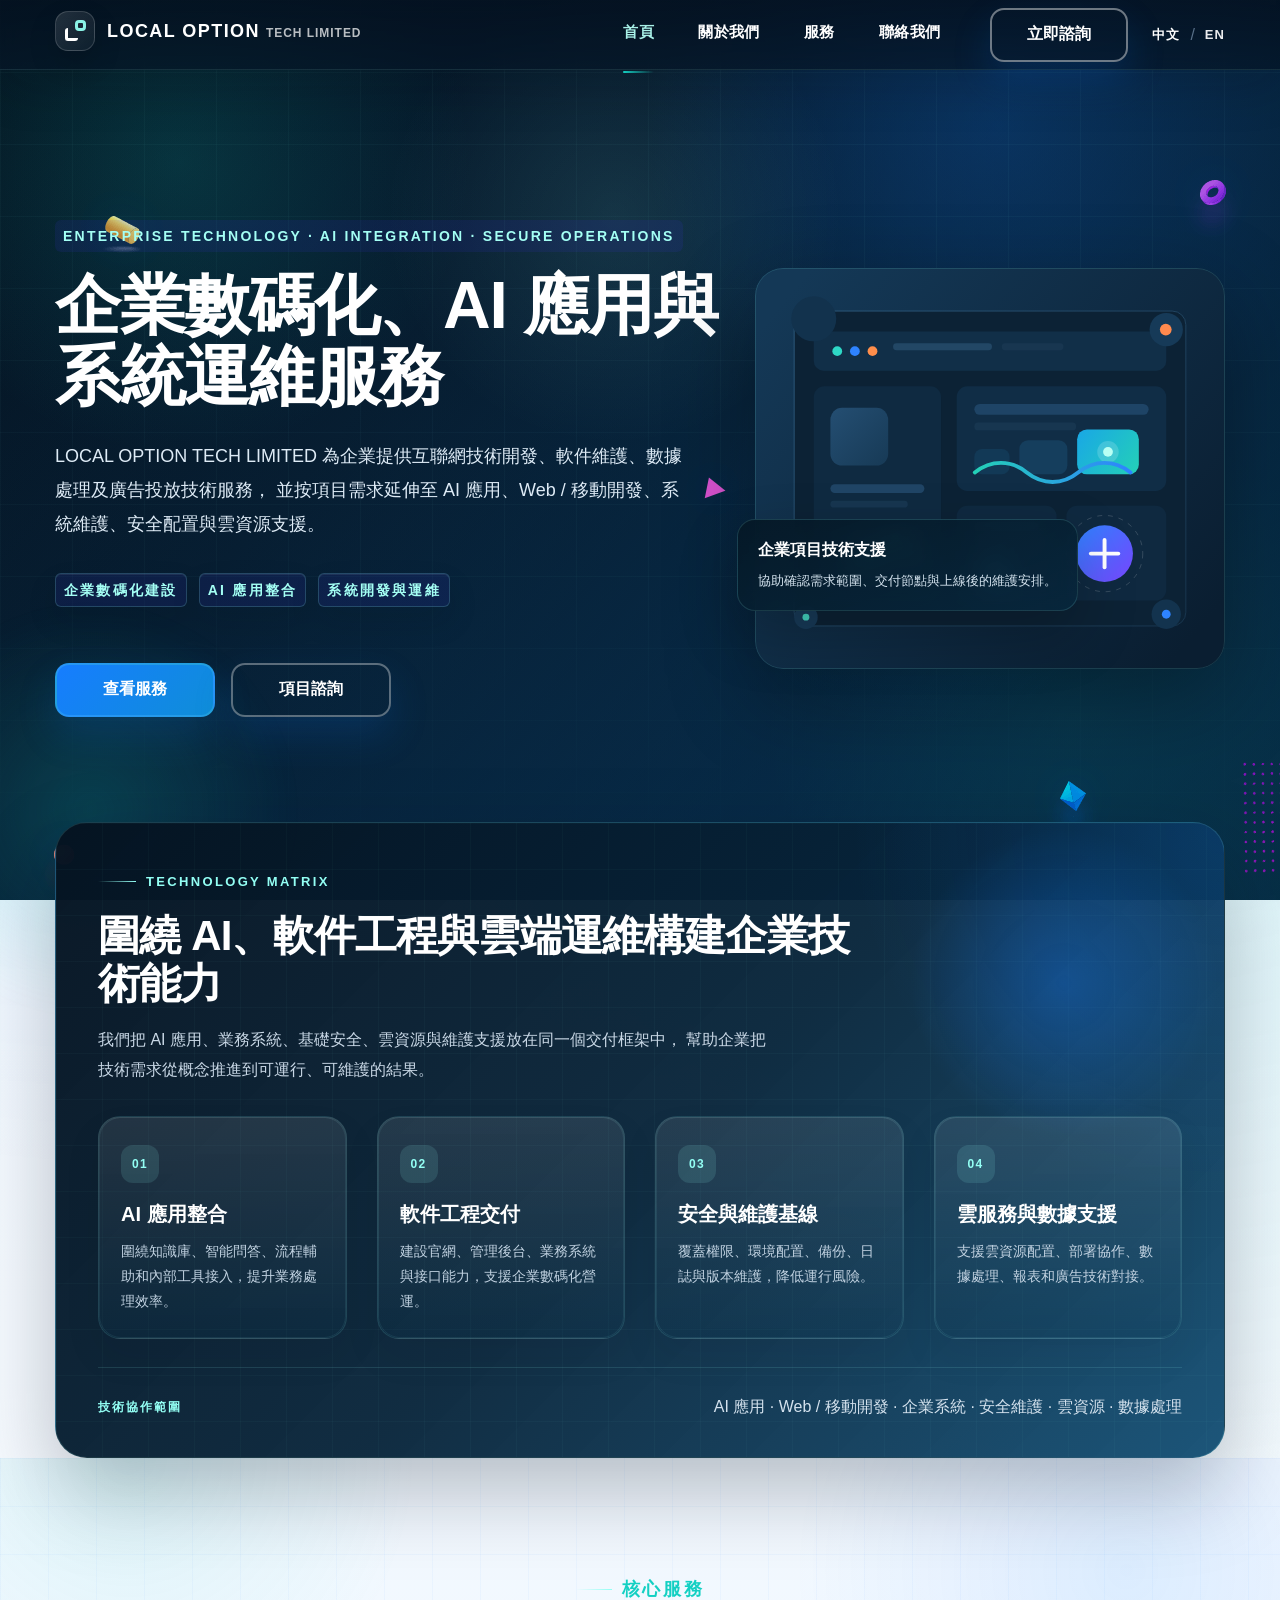
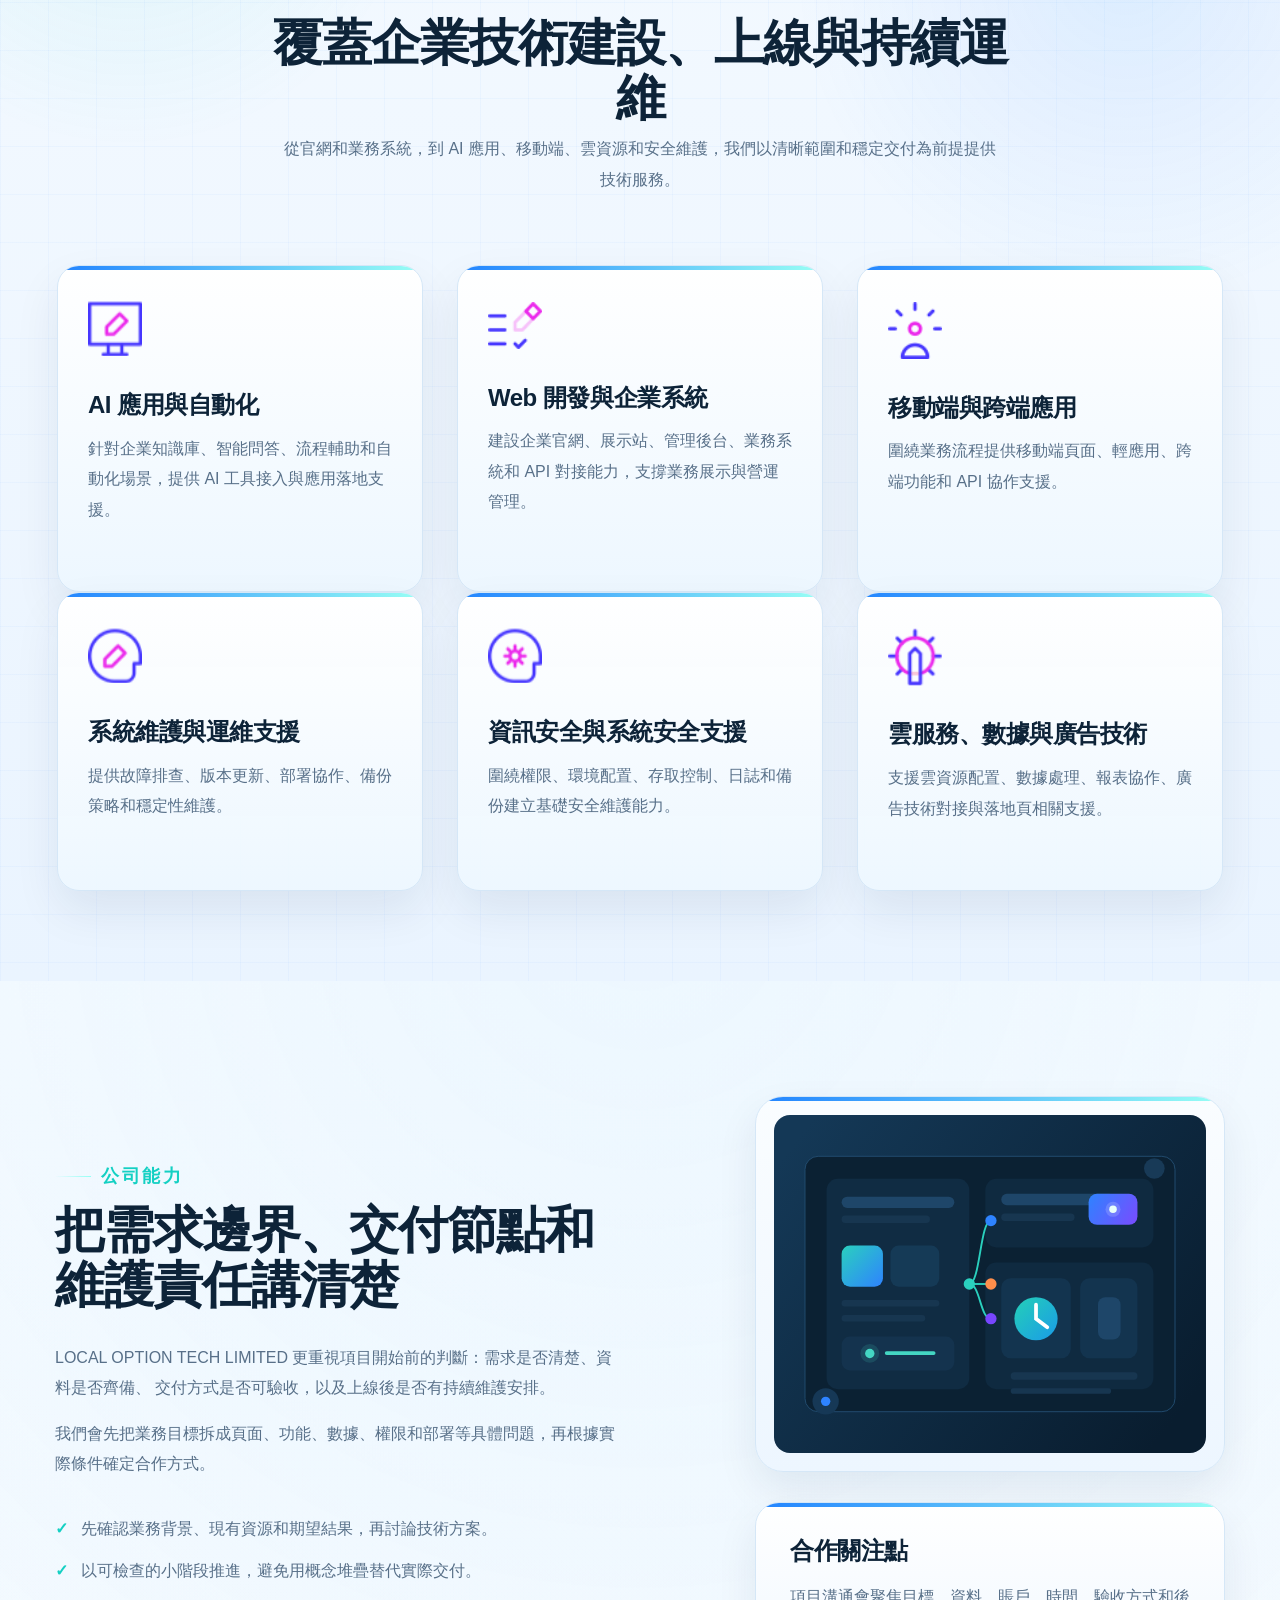
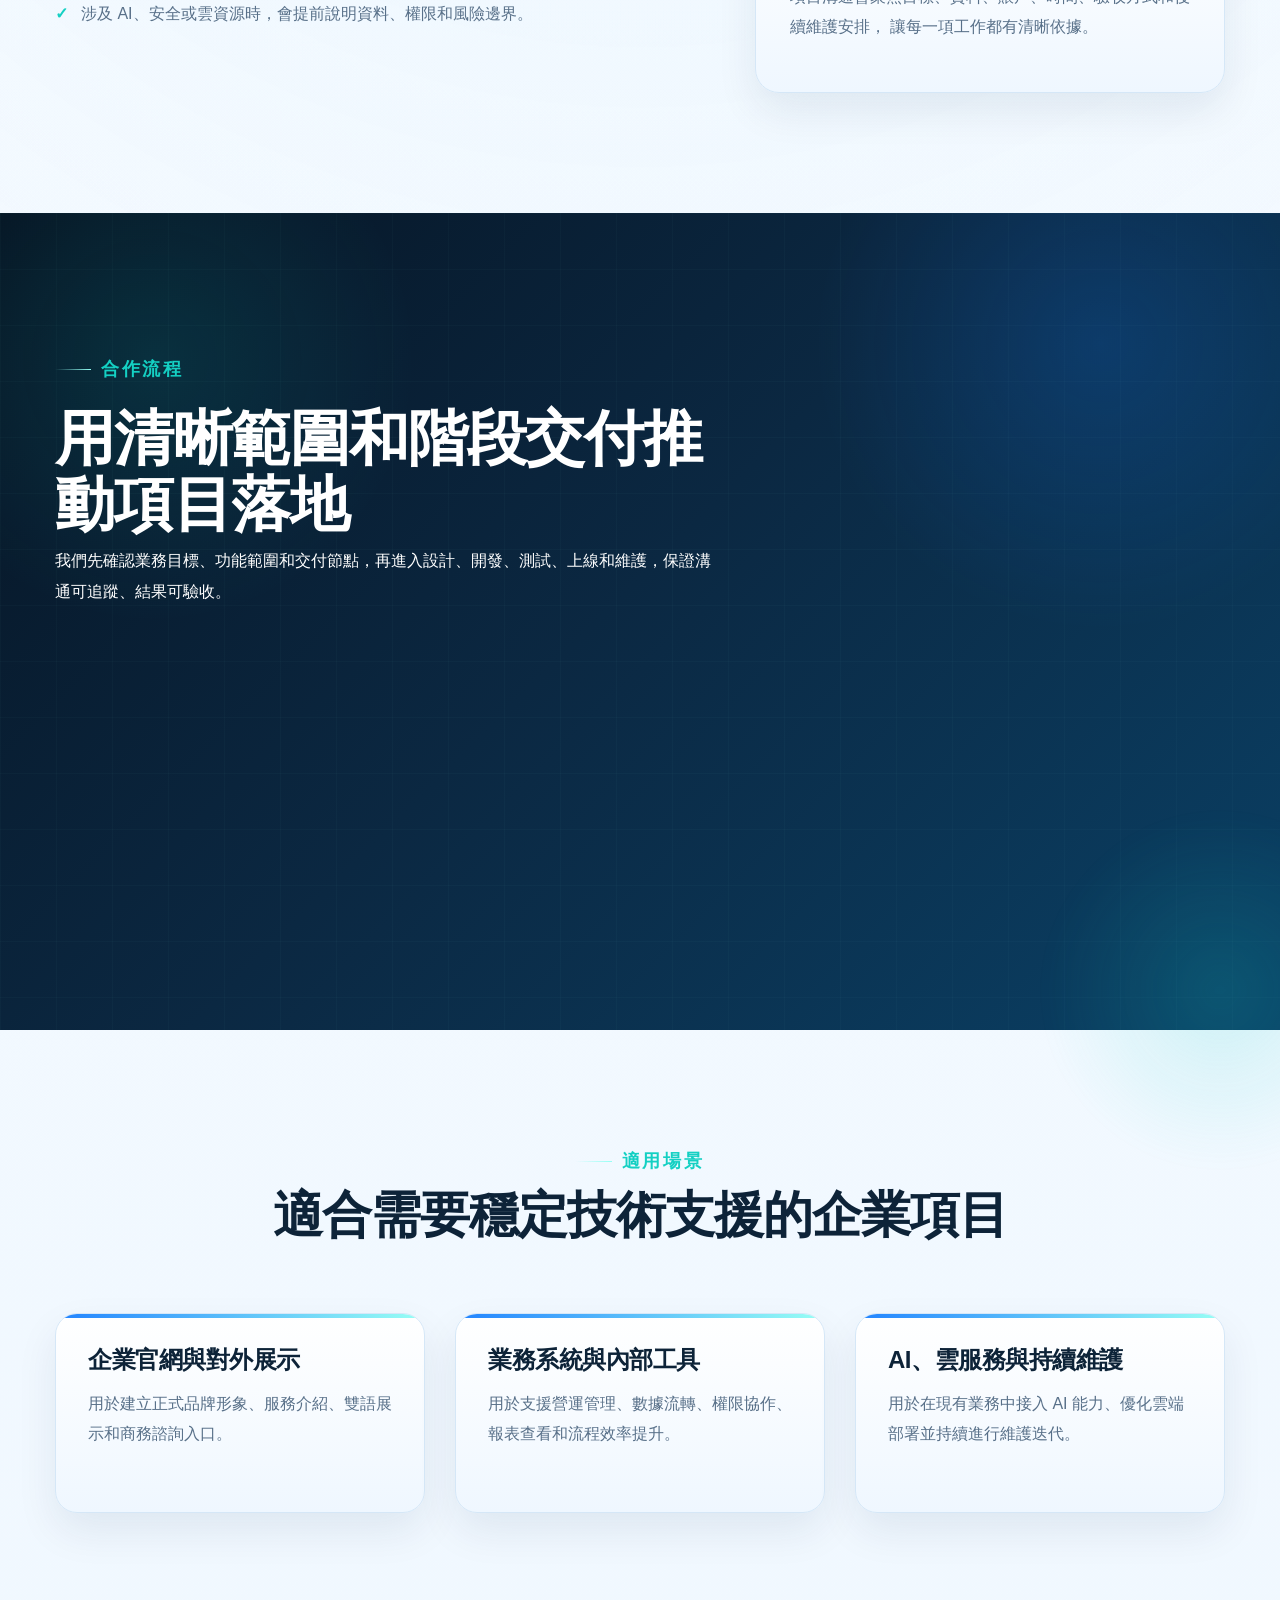
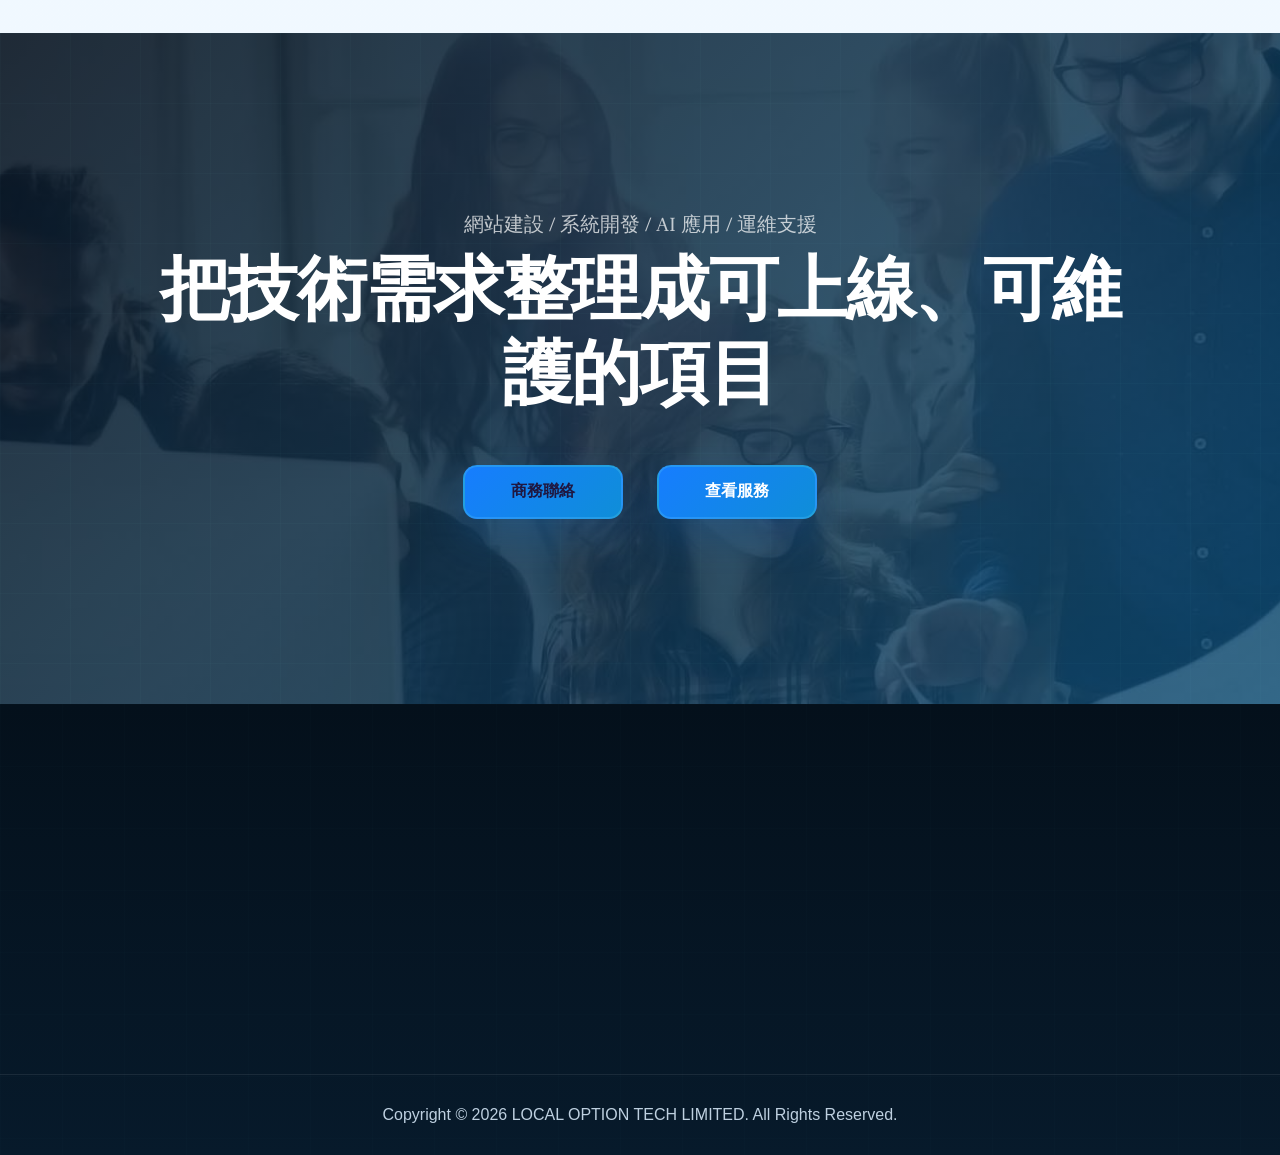
==== index.html @ 9682e458 "first commit" ====
<!doctype html>
<html class="no-js" lang="zh-Hant">
    <head>
        <meta charset="utf-8">
        <meta http-equiv="x-ua-compatible" content="ie=edge">
        <title>LOCAL OPTION TECH LIMITED | 企業數碼化與 AI 技術服務</title>
        <meta
            name="description"
            content="LOCAL OPTION TECH LIMITED 為企業提供互聯網技術開發、軟件維護、數據處理、廣告投放技術服務，並支援 AI 應用、Web 與移動開發、系統維護、安全配置、雲服務與數據處理等項目需求。"
        >
        <meta name="viewport" content="width=device-width, initial-scale=1">
        <link rel="alternate" hreflang="zh-Hant" href="index.html">
        <link rel="alternate" hreflang="en" href="index-en.html">

        <link rel="shortcut icon" type="image/png" href="assets/img/favicon-32.png">
        <link rel="icon" type="image/png" sizes="32x32" href="assets/img/favicon-32.png">
        <link rel="icon" type="image/png" sizes="16x16" href="assets/img/favicon-16.png">
        <link rel="icon" type="image/svg+xml" href="assets/img/favicon.svg">
        <link rel="apple-touch-icon" sizes="180x180" href="assets/img/apple-touch-icon.png">
        <link rel="mask-icon" href="assets/img/favicon.svg" color="#19d3ff">

        <link rel="stylesheet" href="assets/css/bootstrap.min.css">
        <link rel="stylesheet" href="assets/css/slick.css">
        <link rel="stylesheet" href="assets/css/meanmenu.css">
        <link rel="stylesheet" href="assets/css/owl.carousel.min.css">
        <link rel="stylesheet" href="assets/css/animate.min.css">
        <link rel="stylesheet" href="assets/css/jquery.fancybox.min.css">
        <link rel="stylesheet" href="assets/css/fontAwesome5Pro.css">
        <link rel="stylesheet" href="assets/css/elegantFont.css">
        <link rel="stylesheet" href="assets/css/default.css">
        <link rel="stylesheet" href="assets/css/style.css">
        <link rel="stylesheet" href="assets/css/custom.css">
    </head>
    <body class="lot-home">
        <div class="scroll-up" id="scroll" style="display: none;">
            <a href="javascript:void(0);"><i class="fas fa-level-up-alt"></i></a>
        </div>

        <header>
            <div class="header__area p-relative header__transparent">
                <div id="header__sticky" class="header__bottom">
                    <div class="container">
                        <div class="row align-items-center">
                            <div class="col-xl-3 col-lg-3 col-md-6 col-sm-6 col-6">
                                <div class="logo lot-brand">
                                    <a href="index.html" class="lot-brand-link" aria-label="LOCAL OPTION TECH LIMITED">
                                        <span class="lot-brand-mark" aria-hidden="true"></span>
                                        <span class="lot-brand-copy">
                                            <span class="lot-brand-title">LOCAL OPTION</span>
                                            <span class="lot-brand-subtitle">TECH LIMITED</span>
                                        </span>
                                    </a>
                                </div>
                                <div class="logo-gradient lot-brand">
                                    <a href="index.html" class="lot-brand-link" aria-label="LOCAL OPTION TECH LIMITED">
                                        <span class="lot-brand-mark" aria-hidden="true"></span>
                                        <span class="lot-brand-copy">
                                            <span class="lot-brand-title">LOCAL OPTION</span>
                                            <span class="lot-brand-subtitle">TECH LIMITED</span>
                                        </span>
                                    </a>
                                </div>
                            </div>
                            <div class="col-xl-9 col-lg-9 col-md-6 col-sm-6 col-6">
                                <div class="header__bottom-right d-flex justify-content-end align-items-center">
                                    <div class="main-menu">
                                        <nav id="mobile-menu">
                                            <ul>
                                                <li class="lot-current"><a href="index.html">首頁</a></li>
                                                <li><a href="about.html">關於我們</a></li>
                                                <li><a href="services.html">服務</a></li>
                                                <li><a href="contact.html">聯絡我們</a></li>
                                            </ul>
                                        </nav>
                                    </div>
                                    <div class="header__btn d-none d-sm-block d-lg-none d-xl-block ml-50">
                                        <a href="contact.html" class="z-btn lot-nav-cta">立即諮詢</a>
                                    </div>
                                    <div class="lot-lang-switch d-none d-sm-flex">
                                        <a href="index.html" class="active">中文</a>
                                        <span>/</span>
                                        <a href="index-en.html">EN</a>
                                    </div>
                                    <div class="sidebar__menu d-lg-none">
                                        <div class="sidebar-toggle-btn" id="sidebar-toggle">
                                            <span class="line"></span>
                                            <span class="line"></span>
                                            <span class="line"></span>
                                        </div>
                                    </div>
                                </div>
                            </div>
                        </div>
                    </div>
                </div>
            </div>
        </header>

        <section class="sidebar__area">
            <div class="sidebar__wrapper">
                <div class="sidebar__close">
                    <button class="sidebar__close-btn" id="sidebar__close-btn">
                        <span><i class="fal fa-times"></i></span>
                        <span>關閉</span>
                    </button>
                </div>
                <div class="sidebar__tab">
                    <ul class="nav nav-tabs" id="sidebar-tab" role="tablist">
                        <li class="nav-item">
                            <a class="nav-link active" id="menu-tab" data-toggle="tab" href="#menu" role="tab" aria-controls="menu" aria-selected="true">菜單</a>
                        </li>
                        <li class="nav-item">
                            <a class="nav-link" id="info-tab" data-toggle="tab" href="#info" role="tab" aria-controls="info" aria-selected="false">聯絡</a>
                        </li>
                    </ul>
                </div>
                <div class="sidebar__content">
                    <div class="tab-content" id="sidebar-tab-content">
                        <div class="tab-pane fade show active" id="menu" role="tabpanel" aria-labelledby="menu-tab">
                            <div class="logo mb-40 lot-brand">
                                <a href="index.html" class="lot-brand-link" aria-label="LOCAL OPTION TECH LIMITED">
                                    <span class="lot-brand-mark" aria-hidden="true"></span>
                                    <span class="lot-brand-copy">
                                        <span class="lot-brand-title">LOCAL OPTION</span>
                                        <span class="lot-brand-subtitle">TECH LIMITED</span>
                                    </span>
                                </a>
                            </div>
                            <div class="mobile-menu"></div>
                        </div>
                        <div class="tab-pane fade" id="info" role="tabpanel" aria-labelledby="info-tab">
                            <div class="sidebar__info">
                                <div class="logo mb-40 lot-brand">
                                <a href="index.html" class="lot-brand-link" aria-label="LOCAL OPTION TECH LIMITED">
                                    <span class="lot-brand-mark" aria-hidden="true"></span>
                                    <span class="lot-brand-copy">
                                        <span class="lot-brand-title">LOCAL OPTION</span>
                                        <span class="lot-brand-subtitle">TECH LIMITED</span>
                                    </span>
                                </a>
                            </div>
                                <p class="lot-sidebar-copy">
                                    為企業提供 AI 應用、軟件開發、系統維護、安全支援、雲服務及相關技術服務，
                                    以正式、清晰、可維護的交付標準支援業務推進。
                                </p>
                                <div class="lot-mobile-lang">
                                    <a href="index.html">中文</a>
                                    <span>/</span>
                                    <a href="index-en.html">EN</a>
                                </div>
                                <a href="contact.html" class="z-btn z-btn-white">聯絡我們</a>
                                <div class="sidebar__contact mt-30">
                                    <ul class="lot-sidebar-list">
                                        <li>
                                            <div class="icon">
                                                <i class="fal fa-briefcase"></i>
                                            </div>
                                            <div class="text">
                                                <span>遙距溝通與項目協作</span>
                                            </div>
                                        </li>
                                        <li>
                                            <div class="icon">
                                                <i class="fal fa-envelope"></i>
                                            </div>
                                            <div class="text">
                                                <span><a href="mailto:business@localoptiontech.com">business@localoptiontech.com</a></span>
                                            </div>
                                        </li>
                                        <li>
                                            <div class="icon">
                                                <i class="fas fa-paper-plane"></i>
                                            </div>
                                            <div class="text">
                                                <span>商務諮詢請透過電郵聯絡</span>
                                            </div>
                                        </li>
                                    </ul>
                                </div>
                            </div>
                        </div>
                    </div>
                </div>
            </div>
        </section>
        <div class="body-overlay"></div>

        <main>
            <section class="hero__area p-relative lot-hero">
                <div class="hero__shape">
                    <img class="one" src="assets/img/icon/slider/03/icon-1.png" alt="">
                    <img class="two" src="assets/img/icon/slider/03/icon-2.png" alt="">
                    <img class="three" src="assets/img/icon/slider/03/icon-3.png" alt="">
                    <img class="four" src="assets/img/icon/slider/03/icon-4.png" alt="">
                    <img class="five" src="assets/img/icon/slider/03/icon-6.png" alt="">
                    <img class="six" src="assets/img/icon/slider/03/icon-7.png" alt="">
                </div>
                <div class="container">
                    <div class="row align-items-center">
                        <div class="col-xl-7 col-lg-7">
                            <div class="hero__content">
                                <span class="wow fadeInUp" data-wow-delay=".2s">Enterprise Technology · AI Integration · Secure Operations</span>
                                <h1 class="wow fadeInUp" data-wow-delay=".4s">企業數碼化、AI 應用與系統運維服務</h1>
                                <p class="wow fadeInUp lot-intro-lead" data-wow-delay=".6s">
                                    LOCAL OPTION TECH LIMITED 為企業提供互聯網技術開發、軟件維護、數據處理及廣告投放技術服務，
                                    並按項目需求延伸至 AI 應用、Web / 移動開發、系統維護、安全配置與雲資源支援。
                                </p>
                                <div class="lot-chip-list wow fadeInUp" data-wow-delay=".7s">
                                    <span class="lot-chip">企業數碼化建設</span>
                                    <span class="lot-chip">AI 應用整合</span>
                                    <span class="lot-chip">系統開發與運維</span>
                                </div>
                                <div class="lot-hero-actions wow fadeInUp" data-wow-delay=".8s">
                                    <a href="services.html" class="z-btn">查看服務</a>
                                    <a href="contact.html" class="z-btn z-btn-border">項目諮詢</a>
                                </div>
                            </div>
                        </div>
                        <div class="col-xl-5 col-lg-5">
                            <div class="lot-hero-media wow fadeInRight" data-wow-delay=".5s">
                                <div class="lot-hero-visual">
                                    <img src="assets/img/lot/hero-enterprise.svg" alt="LOCAL OPTION TECH 企業技術服務視覺圖">
                                </div>
                                <div class="lot-hero-badge">
                                    <strong>企業項目技術支援</strong>
                                    <span>協助確認需求範圍、交付節點與上線後的維護安排。</span>
                                </div>
                            </div>
                        </div>
                    </div>
                </div>
            </section>

            <section class="lot-signal-band">
                <div class="container">
                    <div class="lot-signal-shell">
                        <div class="lot-signal-head">
                            <span>Technology Matrix</span>
                            <h2>圍繞 AI、軟件工程與雲端運維構建企業技術能力</h2>
                            <p>
                                我們把 AI 應用、業務系統、基礎安全、雲資源與維護支援放在同一個交付框架中，
                                幫助企業把技術需求從概念推進到可運行、可維護的結果。
                            </p>
                        </div>
                        <div class="row">
                            <div class="col-xl-3 col-lg-6 col-md-6">
                                <div class="lot-signal-card">
                                    <span class="lot-signal-no">01</span>
                                    <strong>AI 應用整合</strong>
                                    <p>圍繞知識庫、智能問答、流程輔助和內部工具接入，提升業務處理效率。</p>
                                </div>
                            </div>
                            <div class="col-xl-3 col-lg-6 col-md-6">
                                <div class="lot-signal-card">
                                    <span class="lot-signal-no">02</span>
                                    <strong>軟件工程交付</strong>
                                    <p>建設官網、管理後台、業務系統與接口能力，支援企業數碼化營運。</p>
                                </div>
                            </div>
                            <div class="col-xl-3 col-lg-6 col-md-6">
                                <div class="lot-signal-card">
                                    <span class="lot-signal-no">03</span>
                                    <strong>安全與維護基線</strong>
                                    <p>覆蓋權限、環境配置、備份、日誌與版本維護，降低運行風險。</p>
                                </div>
                            </div>
                            <div class="col-xl-3 col-lg-6 col-md-6">
                                <div class="lot-signal-card">
                                    <span class="lot-signal-no">04</span>
                                    <strong>雲服務與數據支援</strong>
                                    <p>支援雲資源配置、部署協作、數據處理、報表和廣告技術對接。</p>
                                </div>
                            </div>
                        </div>
                        <div class="lot-signal-foot">
                            <span>技術協作範圍</span>
                            <p>AI 應用 · Web / 移動開發 · 企業系統 · 安全維護 · 雲資源 · 數據處理</p>
                        </div>
                    </div>
                </div>
            </section>

            <section class="services__area lot-service-summary pt-115 pb-90">
                <div class="container">
                    <div class="row">
                        <div class="col-xl-8 offset-xl-2 col-lg-10 offset-lg-1">
                            <div class="section__title section__title-3 text-center mb-70">
                                <span>核心服務</span>
                                <h2>覆蓋企業技術建設、上線與持續運維</h2>
                                <p class="lot-section-copy">
                                    從官網和業務系統，到 AI 應用、移動端、雲資源和安全維護，我們以清晰範圍和穩定交付為前提提供技術服務。
                                </p>
                            </div>
                        </div>
                    </div>
                    <div class="row">
                        <div class="col-xl-4 col-lg-4 col-md-6">
                            <div class="services__item services__item-2 lot-service-card mb-30 wow fadeInUp" data-wow-delay=".2s">
                                <div class="services__icon mb-35">
                                    <img src="assets/img/icon/services/services-1.png" alt="AI 應用與自動化">
                                </div>
                                <div class="services__content services__content-2">
                                    <h3><a href="services.html">AI 應用與自動化</a></h3>
                                    <p>針對企業知識庫、智能問答、流程輔助和自動化場景，提供 AI 工具接入與應用落地支援。</p>
                                </div>
                            </div>
                        </div>
                        <div class="col-xl-4 col-lg-4 col-md-6">
                            <div class="services__item services__item-2 lot-service-card mb-30 wow fadeInUp" data-wow-delay=".3s">
                                <div class="services__icon mb-35">
                                    <img src="assets/img/icon/services/services-2.png" alt="Web 開發與企業系統">
                                </div>
                                <div class="services__content services__content-2">
                                    <h3><a href="services.html">Web 開發與企業系統</a></h3>
                                    <p>建設企業官網、展示站、管理後台、業務系統和 API 對接能力，支撐業務展示與營運管理。</p>
                                </div>
                            </div>
                        </div>
                        <div class="col-xl-4 col-lg-4 col-md-6">
                            <div class="services__item services__item-2 lot-service-card mb-30 wow fadeInUp" data-wow-delay=".4s">
                                <div class="services__icon mb-35">
                                    <img src="assets/img/icon/services/services-3.png" alt="移動端與跨端應用">
                                </div>
                                <div class="services__content services__content-2">
                                    <h3><a href="services.html">移動端與跨端應用</a></h3>
                                    <p>圍繞業務流程提供移動端頁面、輕應用、跨端功能和 API 協作支援。</p>
                                </div>
                            </div>
                        </div>
                        <div class="col-xl-4 col-lg-4 col-md-6">
                            <div class="services__item services__item-2 lot-service-card mb-30 wow fadeInUp" data-wow-delay=".5s">
                                <div class="services__icon mb-35">
                                    <img src="assets/img/icon/services/services-4.png" alt="系統維護與運維支援">
                                </div>
                                <div class="services__content services__content-2">
                                    <h3><a href="services.html">系統維護與運維支援</a></h3>
                                    <p>提供故障排查、版本更新、部署協作、備份策略和穩定性維護。</p>
                                </div>
                            </div>
                        </div>
                        <div class="col-xl-4 col-lg-4 col-md-6">
                            <div class="services__item services__item-2 lot-service-card mb-30 wow fadeInUp" data-wow-delay=".6s">
                                <div class="services__icon mb-35">
                                    <img src="assets/img/icon/services/services-5.png" alt="資訊安全與系統安全">
                                </div>
                                <div class="services__content services__content-2">
                                    <h3><a href="services.html">資訊安全與系統安全支援</a></h3>
                                    <p>圍繞權限、環境配置、存取控制、日誌和備份建立基礎安全維護能力。</p>
                                </div>
                            </div>
                        </div>
                        <div class="col-xl-4 col-lg-4 col-md-6">
                            <div class="services__item services__item-2 lot-service-card mb-30 wow fadeInUp" data-wow-delay=".7s">
                                <div class="services__icon mb-35">
                                    <img src="assets/img/icon/services/services-6.png" alt="雲服務、數據與廣告技術">
                                </div>
                                <div class="services__content services__content-2">
                                    <h3><a href="services.html">雲服務、數據與廣告技術</a></h3>
                                    <p>支援雲資源配置、數據處理、報表協作、廣告技術對接與落地頁相關支援。</p>
                                </div>
                            </div>
                        </div>
                    </div>
                </div>
            </section>

            <section class="about__area pt-115 pb-120">
                <div class="container">
                    <div class="row align-items-center">
                        <div class="col-xl-6 col-lg-6">
                            <div class="section__title section__title-3 mb-30">
                                <span>公司能力</span>
                                <h2>把需求邊界、交付節點和維護責任講清楚</h2>
                            </div>
                            <p>
                                LOCAL OPTION TECH LIMITED 更重視項目開始前的判斷：需求是否清楚、資料是否齊備、
                                交付方式是否可驗收，以及上線後是否有持續維護安排。
                            </p>
                            <p>
                                我們會先把業務目標拆成頁面、功能、數據、權限和部署等具體問題，再根據實際條件確定合作方式。
                            </p>
                            <ul class="lot-check-list mt-35">
                                <li>先確認業務背景、現有資源和期望結果，再討論技術方案。</li>
                                <li>以可檢查的小階段推進，避免用概念堆疊替代實際交付。</li>
                                <li>涉及 AI、安全或雲資源時，會提前說明資料、權限和風險邊界。</li>
                            </ul>
                        </div>
                        <div class="col-xl-5 offset-xl-1 col-lg-6">
                            <div class="lot-illustration-card mb-30 wow fadeInUp" data-wow-delay=".2s">
                                <img src="assets/img/lot/about-enterprise.svg" alt="LOCAL OPTION TECH 企業技術架構視覺圖">
                            </div>
                            <div class="lot-text-slab wow fadeInUp" data-wow-delay=".4s">
                                <h3>合作關注點</h3>
                                <p>
                                    項目溝通會聚焦目標、資料、賬戶、時間、驗收方式和後續維護安排，
                                    讓每一項工作都有清晰依據。
                                </p>
                            </div>
                        </div>
                    </div>
                </div>
            </section>

            <section class="lot-process-area pt-140 pb-120">
                <div class="container">
                    <div class="row align-items-end mb-50">
                        <div class="col-xl-7 col-lg-8">
                            <div class="section__title section__title-2">
                                <span>合作流程</span>
                                <h2>用清晰範圍和階段交付推動項目落地</h2>
                                <p>
                                    我們先確認業務目標、功能範圍和交付節點，再進入設計、開發、測試、上線和維護，保證溝通可追蹤、結果可驗收。
                                </p>
                            </div>
                        </div>
                    </div>
                    <div class="row">
                        <div class="col-xl-3 col-lg-6 col-md-6">
                            <div class="lot-process-card wow fadeInUp" data-wow-delay=".2s">
                                <span class="lot-process-step">Step 01</span>
                                <h3>項目溝通</h3>
                                <p>了解業務場景、目標用戶、功能需求、內容結構和上線時間。</p>
                            </div>
                        </div>
                        <div class="col-xl-3 col-lg-6 col-md-6">
                            <div class="lot-process-card wow fadeInUp" data-wow-delay=".3s">
                                <span class="lot-process-step">Step 02</span>
                                <h3>範圍確認</h3>
                                <p>明確交付內容、技術路徑、時間安排以及需要配合的資料和資源。</p>
                            </div>
                        </div>
                        <div class="col-xl-3 col-lg-6 col-md-6">
                            <div class="lot-process-card wow fadeInUp" data-wow-delay=".4s">
                                <span class="lot-process-step">Step 03</span>
                                <h3>開發測試</h3>
                                <p>按階段完成頁面、系統或接口開發，並進行聯調、測試和修正。</p>
                            </div>
                        </div>
                        <div class="col-xl-3 col-lg-6 col-md-6">
                            <div class="lot-process-card wow fadeInUp" data-wow-delay=".5s">
                                <span class="lot-process-step">Step 04</span>
                                <h3>上線維護</h3>
                                <p>協助部署上線，持續支援問題修復、版本更新、內容調整和運行維護。</p>
                            </div>
                        </div>
                    </div>
                </div>
            </section>

            <section class="about__area pt-115 pb-120">
                <div class="container">
                    <div class="row">
                        <div class="col-xl-8 offset-xl-2 col-lg-10 offset-lg-1">
                            <div class="section__title section__title-3 text-center mb-70">
                                <span>適用場景</span>
                                <h2>適合需要穩定技術支援的企業項目</h2>
                            </div>
                        </div>
                    </div>
                    <div class="row">
                        <div class="col-xl-4 col-lg-4 col-md-6">
                            <div class="lot-scenario-card mb-30 wow fadeInUp" data-wow-delay=".2s">
                                <h3>企業官網與對外展示</h3>
                                <p>用於建立正式品牌形象、服務介紹、雙語展示和商務諮詢入口。</p>
                            </div>
                        </div>
                        <div class="col-xl-4 col-lg-4 col-md-6">
                            <div class="lot-scenario-card mb-30 wow fadeInUp" data-wow-delay=".3s">
                                <h3>業務系統與內部工具</h3>
                                <p>用於支援營運管理、數據流轉、權限協作、報表查看和流程效率提升。</p>
                            </div>
                        </div>
                        <div class="col-xl-4 col-lg-4 col-md-6">
                            <div class="lot-scenario-card mb-30 wow fadeInUp" data-wow-delay=".4s">
                                <h3>AI、雲服務與持續維護</h3>
                                <p>用於在現有業務中接入 AI 能力、優化雲端部署並持續進行維護迭代。</p>
                            </div>
                        </div>
                    </div>
                </div>
            </section>

            <section class="cta__area lot-cta pt-180 pb-155">
                <div class="container">
                    <div class="row">
                        <div class="col-xl-10 offset-xl-1">
                            <div class="cta__content text-center">
                                <span class="wow fadeInUp" data-wow-delay=".2s">網站建設 / 系統開發 / AI 應用 / 運維支援</span>
                                <h1 class="wow fadeInUp" data-wow-delay=".4s">把技術需求整理成可上線、可維護的項目</h1>
                                <div class="cta__btn wow fadeInUp" data-wow-delay=".6s">
                                    <a href="contact.html" class="z-btn z-btn-white mb-30">商務聯絡</a>
                                    <a href="services.html" class="z-btn z-btn-transparent mb-30">查看服務</a>
                                </div>
                            </div>
                        </div>
                    </div>
                </div>
            </section>
        </main>

        <footer>
            <div class="footer__area pt-100">
                <div class="footer__top pb-45">
                    <div class="container">
                        <div class="row">
                            <div class="col-xl-4 col-lg-4 col-md-6 col-sm-6">
                                <div class="footer__widget lot-footer-brand mb-45 wow fadeInUp" data-wow-delay=".2s">
                                    <div class="footer__widget-title mb-30">
                                        <div class="lot-brand">
                                            <a href="index.html" class="lot-brand-link" aria-label="LOCAL OPTION TECH LIMITED">
                                                <span class="lot-brand-mark" aria-hidden="true"></span>
                                                <span class="lot-brand-copy">
                                                    <span class="lot-brand-title">LOCAL OPTION</span>
                                                    <span class="lot-brand-subtitle">TECH LIMITED</span>
                                                </span>
                                            </a>
                                        </div>
                                    </div>
                                    <div class="footer__widget-content">
                                        <p>
                                            為企業提供互聯網技術開發、AI 應用、軟件開發、系統維護、雲服務、數據處理與廣告技術支援，
                                            重視清晰交付和長期維護。
                                        </p>
                                    </div>
                                </div>
                            </div>
                            <div class="col-xl-2 col-lg-2 col-md-6 col-sm-6">
                                <div class="footer__widget mb-45 wow fadeInUp" data-wow-delay=".3s">
                                    <div class="footer__widget-title">
                                        <h4>導航</h4>
                                    </div>
                                    <div class="footer__widget-content">
                                        <div class="footer__links">
                                            <ul>
                                                <li><a href="index.html">首頁</a></li>
                                                <li><a href="about.html">關於我們</a></li>
                                                <li><a href="services.html">服務</a></li>
                                                <li><a href="contact.html">聯絡我們</a></li>
                                            </ul>
                                        </div>
                                    </div>
                                </div>
                            </div>
                            <div class="col-xl-3 col-lg-3 col-md-6 col-sm-6">
                                <div class="footer__widget mb-45 wow fadeInUp" data-wow-delay=".4s">
                                    <div class="footer__widget-title">
                                        <h4>服務方向</h4>
                                    </div>
                                    <div class="footer__widget-content">
                                        <div class="footer__links">
                                            <ul>
                                                <li><a href="services.html">AI 應用與自動化</a></li>
                                                <li><a href="services.html">Web / 移動開發</a></li>
                                                <li><a href="services.html">系統維護與安全</a></li>
                                                <li><a href="services.html">雲服務與數據處理</a></li>
                                            </ul>
                                        </div>
                                    </div>
                                </div>
                            </div>
                            <div class="col-xl-3 col-lg-3 col-md-6 col-sm-6">
                                <div class="footer__widget mb-45 wow fadeInUp" data-wow-delay=".5s">
                                    <div class="footer__widget-title">
                                        <h4>聯絡資訊</h4>
                                    </div>
                                    <div class="footer__widget-content">
                                        <div class="footer__info">
                                            <ul>
                                                <li>
                                                    <div class="icon">
                                                        <i class="fal fa-briefcase"></i>
                                                    </div>
                                                    <div class="text">
                                                        <span>支援遙距溝通與跨地區項目協作</span>
                                                    </div>
                                                </li>
                                                <li>
                                                    <div class="icon">
                                                        <i class="fal fa-envelope"></i>
                                                    </div>
                                                    <div class="text">
                                                        <span><a href="mailto:business@localoptiontech.com">business@localoptiontech.com</a></span>
                                                    </div>
                                                </li>
                                                <li>
                                                    <div class="icon">
                                                        <i class="fas fa-paper-plane"></i>
                                                    </div>
                                                    <div class="text">
                                                        <span>商務諮詢請透過電郵聯絡</span>
                                                    </div>
                                                </li>
                                            </ul>
                                        </div>
                                    </div>
                                </div>
                            </div>
                        </div>
                    </div>
                </div>
                <div class="footer__copyright">
                    <div class="container">
                        <div class="row align-items-center">
                            <div class="col-xl-12">
                                <div class="footer__copyright-text text-center">
                                    <p>Copyright © 2026 LOCAL OPTION TECH LIMITED. All Rights Reserved.</p>
                                </div>
                            </div>
                        </div>
                    </div>
                </div>
            </div>
        </footer>

        <script src="assets/js/vendor/jquery-3.5.1.min.js"></script>
        <script src="assets/js/vendor/waypoints.min.js"></script>
        <script src="assets/js/bootstrap.bundle.min.js"></script>
        <script src="assets/js/jquery.meanmenu.js"></script>
        <script src="assets/js/slick.min.js"></script>
        <script src="assets/js/jquery.fancybox.min.js"></script>
        <script src="assets/js/jquery.counterup.min.js"></script>
        <script src="assets/js/isotope.pkgd.min.js"></script>
        <script src="assets/js/owl.carousel.min.js"></script>
        <script src="assets/js/ajax-form.js"></script>
        <script src="assets/js/wow.min.js"></script>
        <script src="assets/js/imagesloaded.pkgd.min.js"></script>
        <script src="assets/js/main.js"></script>
    </body>
</html>
---- assets/css/elegantFont.css ----
@font-face {
	font-family: 'ElegantIcons';
	src:url('../fonts/ElegantIcons.eot');
	src:url('../fonts/ElegantIcons.eot?#iefix') format('embedded-opentype'),
		url('../fonts/ElegantIcons.woff') format('woff'),
		url('../fonts/ElegantIcons.ttf') format('truetype'),
		url('../fonts/ElegantIcons.svg#ElegantIcons') format('svg');
	font-weight: normal;
	font-style: normal;
}

/* Use the following CSS code if you want to use data attributes for inserting your icons */
[data-icon]:before {
	font-family: 'ElegantIcons';
	content: attr(data-icon);
	speak: none;
	font-weight: normal;
	font-variant: normal;
	text-transform: none;
	line-height: 1;
	-webkit-font-smoothing: antialiased;
	-moz-osx-font-smoothing: grayscale;
}

/* Use the following CSS code if you want to have a class per icon */
/*
Instead of a list of all class selectors,
you can use the generic selector below, but it's slower:
[class*="your-class-prefix"] {
*/
.arrow_up, .arrow_down, .arrow_left, .arrow_right, .arrow_left-up, .arrow_right-up, .arrow_right-down, .arrow_left-down, .arrow-up-down, .arrow_up-down_alt, .arrow_left-right_alt, .arrow_left-right, .arrow_expand_alt2, .arrow_expand_alt, .arrow_condense, .arrow_expand, .arrow_move, .arrow_carrot-up, .arrow_carrot-down, .arrow_carrot-left, .arrow_carrot-right, .arrow_carrot-2up, .arrow_carrot-2down, .arrow_carrot-2left, .arrow_carrot-2right, .arrow_carrot-up_alt2, .arrow_carrot-down_alt2, .arrow_carrot-left_alt2, .arrow_carrot-right_alt2, .arrow_carrot-2up_alt2, .arrow_carrot-2down_alt2, .arrow_carrot-2left_alt2, .arrow_carrot-2right_alt2, .arrow_triangle-up, .arrow_triangle-down, .arrow_triangle-left, .arrow_triangle-right, .arrow_triangle-up_alt2, .arrow_triangle-down_alt2, .arrow_triangle-left_alt2, .arrow_triangle-right_alt2, .arrow_back, .icon_minus-06, .icon_plus, .icon_close, .icon_check, .icon_minus_alt2, .icon_plus_alt2, .icon_close_alt2, .icon_check_alt2, .icon_zoom-out_alt, .icon_zoom-in_alt, .icon_search, .icon_box-empty, .icon_box-selected, .icon_minus-box, .icon_plus-box, .icon_box-checked, .icon_circle-empty, .icon_circle-slelected, .icon_stop_alt2, .icon_stop, .icon_pause_alt2, .icon_pause, .icon_menu, .icon_menu-square_alt2, .icon_menu-circle_alt2, .icon_ul, .icon_ol, .icon_adjust-horiz, .icon_adjust-vert, .icon_document_alt, .icon_documents_alt, .icon_pencil, .icon_pencil-edit_alt, .icon_pencil-edit, .icon_folder-alt, .icon_folder-open_alt, .icon_folder-add_alt, .icon_info_alt, .icon_error-oct_alt, .icon_error-circle_alt, .icon_error-triangle_alt, .icon_question_alt2, .icon_question, .icon_comment_alt, .icon_chat_alt, .icon_vol-mute_alt, .icon_volume-low_alt, .icon_volume-high_alt, .icon_quotations, .icon_quotations_alt2, .icon_clock_alt, .icon_lock_alt, .icon_lock-open_alt, .icon_key_alt, .icon_cloud_alt, .icon_cloud-upload_alt, .icon_cloud-download_alt, .icon_image, .icon_images, .icon_lightbulb_alt, .icon_gift_alt, .icon_house_alt, .icon_genius, .icon_mobile, .icon_tablet, .icon_laptop, .icon_desktop, .icon_camera_alt, .icon_mail_alt, .icon_cone_alt, .icon_ribbon_alt, .icon_bag_alt, .icon_creditcard, .icon_cart_alt, .icon_paperclip, .icon_tag_alt, .icon_tags_alt, .icon_trash_alt, .icon_cursor_alt, .icon_mic_alt, .icon_compass_alt, .icon_pin_alt, .icon_pushpin_alt, .icon_map_alt, .icon_drawer_alt, .icon_toolbox_alt, .icon_book_alt, .icon_calendar, .icon_film, .icon_table, .icon_contacts_alt, .icon_headphones, .icon_lifesaver, .icon_piechart, .icon_refresh, .icon_link_alt, .icon_link, .icon_loading, .icon_blocked, .icon_archive_alt, .icon_heart_alt, .icon_star_alt, .icon_star-half_alt, .icon_star, .icon_star-half, .icon_tools, .icon_tool, .icon_cog, .icon_cogs, .arrow_up_alt, .arrow_down_alt, .arrow_left_alt, .arrow_right_alt, .arrow_left-up_alt, .arrow_right-up_alt, .arrow_right-down_alt, .arrow_left-down_alt, .arrow_condense_alt, .arrow_expand_alt3, .arrow_carrot_up_alt, .arrow_carrot-down_alt, .arrow_carrot-left_alt, .arrow_carrot-right_alt, .arrow_carrot-2up_alt, .arrow_carrot-2dwnn_alt, .arrow_carrot-2left_alt, .arrow_carrot-2right_alt, .arrow_triangle-up_alt, .arrow_triangle-down_alt, .arrow_triangle-left_alt, .arrow_triangle-right_alt, .icon_minus_alt, .icon_plus_alt, .icon_close_alt, .icon_check_alt, .icon_zoom-out, .icon_zoom-in, .icon_stop_alt, .icon_menu-square_alt, .icon_menu-circle_alt, .icon_document, .icon_documents, .icon_pencil_alt, .icon_folder, .icon_folder-open, .icon_folder-add, .icon_folder_upload, .icon_folder_download, .icon_info, .icon_error-circle, .icon_error-oct, .icon_error-triangle, .icon_question_alt, .icon_comment, .icon_chat, .icon_vol-mute, .icon_volume-low, .icon_volume-high, .icon_quotations_alt, .icon_clock, .icon_lock, .icon_lock-open, .icon_key, .icon_cloud, .icon_cloud-upload, .icon_cloud-download, .icon_lightbulb, .icon_gift, .icon_house, .icon_camera, .icon_mail, .icon_cone, .icon_ribbon, .icon_bag, .icon_cart, .icon_tag, .icon_tags, .icon_trash, .icon_cursor, .icon_mic, .icon_compass, .icon_pin, .icon_pushpin, .icon_map, .icon_drawer, .icon_toolbox, .icon_book, .icon_contacts, .icon_archive, .icon_heart, .icon_profile, .icon_group, .icon_grid-2x2, .icon_grid-3x3, .icon_music, .icon_pause_alt, .icon_phone, .icon_upload, .icon_download, .social_facebook, .social_twitter, .social_pinterest, .social_googleplus, .social_tumblr, .social_tumbleupon, .social_wordpress, .social_instagram, .social_dribbble, .social_vimeo, .social_linkedin, .social_rss, .social_deviantart, .social_share, .social_myspace, .social_skype, .social_youtube, .social_picassa, .social_googledrive, .social_flickr, .social_blogger, .social_spotify, .social_delicious, .social_facebook_circle, .social_twitter_circle, .social_pinterest_circle, .social_googleplus_circle, .social_tumblr_circle, .social_stumbleupon_circle, .social_wordpress_circle, .social_instagram_circle, .social_dribbble_circle, .social_vimeo_circle, .social_linkedin_circle, .social_rss_circle, .social_deviantart_circle, .social_share_circle, .social_myspace_circle, .social_skype_circle, .social_youtube_circle, .social_picassa_circle, .social_googledrive_alt2, .social_flickr_circle, .social_blogger_circle, .social_spotify_circle, .social_delicious_circle, .social_facebook_square, .social_twitter_square, .social_pinterest_square, .social_googleplus_square, .social_tumblr_square, .social_stumbleupon_square, .social_wordpress_square, .social_instagram_square, .social_dribbble_square, .social_vimeo_square, .social_linkedin_square, .social_rss_square, .social_deviantart_square, .social_share_square, .social_myspace_square, .social_skype_square, .social_youtube_square, .social_picassa_square, .social_googledrive_square, .social_flickr_square, .social_blogger_square, .social_spotify_square, .social_delicious_square, .icon_printer, .icon_calulator, .icon_building, .icon_floppy, .icon_drive, .icon_search-2, .icon_id, .icon_id-2, .icon_puzzle, .icon_like, .icon_dislike, .icon_mug, .icon_currency, .icon_wallet, .icon_pens, .icon_easel, .icon_flowchart, .icon_datareport, .icon_briefcase, .icon_shield, .icon_percent, .icon_globe, .icon_globe-2, .icon_target, .icon_hourglass, .icon_balance, .icon_rook, .icon_printer-alt, .icon_calculator_alt, .icon_building_alt, .icon_floppy_alt, .icon_drive_alt, .icon_search_alt, .icon_id_alt, .icon_id-2_alt, .icon_puzzle_alt, .icon_like_alt, .icon_dislike_alt, .icon_mug_alt, .icon_currency_alt, .icon_wallet_alt, .icon_pens_alt, .icon_easel_alt, .icon_flowchart_alt, .icon_datareport_alt, .icon_briefcase_alt, .icon_shield_alt, .icon_percent_alt, .icon_globe_alt, .icon_clipboard {
	font-family: 'ElegantIcons';
	speak: none;
	font-style: normal;
	font-weight: normal;
	font-variant: normal;
	text-transform: none;
	line-height: 1;
	-webkit-font-smoothing: antialiased;
}
.arrow_up:before {
	content: "\21";
}
.arrow_down:before {
	content: "\22";
}
.arrow_left:before {
	content: "\23";
}
.arrow_right:before {
	content: "\24";
}
.arrow_left-up:before {
	content: "\25";
}
.arrow_right-up:before {
	content: "\26";
}
.arrow_right-down:before {
	content: "\27";
}
.arrow_left-down:before {
	content: "\28";
}
.arrow-up-down:before {
	content: "\29";
}
.arrow_up-down_alt:before {
	content: "\2a";
}
.arrow_left-right_alt:before {
	content: "\2b";
}
.arrow_left-right:before {
	content: "\2c";
}
.arrow_expand_alt2:before {
	content: "\2d";
}
.arrow_expand_alt:before {
	content: "\2e";
}
.arrow_condense:before {
	content: "\2f";
}
.arrow_expand:before {
	content: "\30";
}
.arrow_move:before {
	content: "\31";
}
.arrow_carrot-up:before {
	content: "\32";
}
.arrow_carrot-down:before {
	content: "\33";
}
.arrow_carrot-left:before {
	content: "\34";
}
.arrow_carrot-right:before {
	content: "\35";
}
.arrow_carrot-2up:before {
	content: "\36";
}
.arrow_carrot-2down:before {
	content: "\37";
}
.arrow_carrot-2left:before {
	content: "\38";
}
.arrow_carrot-2right:before {
	content: "\39";
}
.arrow_carrot-up_alt2:before {
	content: "\3a";
}
.arrow_carrot-down_alt2:before {
	content: "\3b";
}
.arrow_carrot-left_alt2:before {
	content: "\3c";
}
.arrow_carrot-right_alt2:before {
	content: "\3d";
}
.arrow_carrot-2up_alt2:before {
	content: "\3e";
}
.arrow_carrot-2down_alt2:before {
	content: "\3f";
}
.arrow_carrot-2left_alt2:before {
	content: "\40";
}
.arrow_carrot-2right_alt2:before {
	content: "\41";
}
.arrow_triangle-up:before {
	content: "\42";
}
.arrow_triangle-down:before {
	content: "\43";
}
.arrow_triangle-left:before {
	content: "\44";
}
.arrow_triangle-right:before {
	content: "\45";
}
.arrow_triangle-up_alt2:before {
	content: "\46";
}
.arrow_triangle-down_alt2:before {
	content: "\47";
}
.arrow_triangle-left_alt2:before {
	content: "\48";
}
.arrow_triangle-right_alt2:before {
	content: "\49";
}
.arrow_back:before {
	content: "\4a";
}
.icon_minus-06:before {
	content: "\4b";
}
.icon_plus:before {
	content: "\4c";
}
.icon_close:before {
	content: "\4d";
}
.icon_check:before {
	content: "\4e";
}
.icon_minus_alt2:before {
	content: "\4f";
}
.icon_plus_alt2:before {
	content: "\50";
}
.icon_close_alt2:before {
	content: "\51";
}
.icon_check_alt2:before {
	content: "\52";
}
.icon_zoom-out_alt:before {
	content: "\53";
}
.icon_zoom-in_alt:before {
	content: "\54";
}
.icon_search:before {
	content: "\55";
}
.icon_box-empty:before {
	content: "\56";
}
.icon_box-selected:before {
	content: "\57";
}
.icon_minus-box:before {
	content: "\58";
}
.icon_plus-box:before {
	content: "\59";
}
.icon_box-checked:before {
	content: "\5a";
}
.icon_circle-empty:before {
	content: "\5b";
}
.icon_circle-slelected:before {
	content: "\5c";
}
.icon_stop_alt2:before {
	content: "\5d";
}
.icon_stop:before {
	content: "\5e";
}
.icon_pause_alt2:before {
	content: "\5f";
}
.icon_pause:before {
	content: "\60";
}
.icon_menu:before {
	content: "\61";
}
.icon_menu-square_alt2:before {
	content: "\62";
}
.icon_menu-circle_alt2:before {
	content: "\63";
}
.icon_ul:before {
	content: "\64";
}
.icon_ol:before {
	content: "\65";
}
.icon_adjust-horiz:before {
	content: "\66";
}
.icon_adjust-vert:before {
	content: "\67";
}
.icon_document_alt:before {
	content: "\68";
}
.icon_documents_alt:before {
	content: "\69";
}
.icon_pencil:before {
	content: "\6a";
}
.icon_pencil-edit_alt:before {
	content: "\6b";
}
.icon_pencil-edit:before {
	content: "\6c";
}
.icon_folder-alt:before {
	content: "\6d";
}
.icon_folder-open_alt:before {
	content: "\6e";
}
.icon_folder-add_alt:before {
	content: "\6f";
}
.icon_info_alt:before {
	content: "\70";
}
.icon_error-oct_alt:before {
	content: "\71";
}
.icon_error-circle_alt:before {
	content: "\72";
}
.icon_error-triangle_alt:before {
	content: "\73";
}
.icon_question_alt2:before {
	content: "\74";
}
.icon_question:before {
	content: "\75";
}
.icon_comment_alt:before {
	content: "\76";
}
.icon_chat_alt:before {
	content: "\77";
}
.icon_vol-mute_alt:before {
	content: "\78";
}
.icon_volume-low_alt:before {
	content: "\79";
}
.icon_volume-high_alt:before {
	content: "\7a";
}
.icon_quotations:before {
	content: "\7b";
}
.icon_quotations_alt2:before {
	content: "\7c";
}
.icon_clock_alt:before {
	content: "\7d";
}
.icon_lock_alt:before {
	content: "\7e";
}
.icon_lock-open_alt:before {
	content: "\e000";
}
.icon_key_alt:before {
	content: "\e001";
}
.icon_cloud_alt:before {
	content: "\e002";
}
.icon_cloud-upload_alt:before {
	content: "\e003";
}
.icon_cloud-download_alt:before {
	content: "\e004";
}
.icon_image:before {
	content: "\e005";
}
.icon_images:before {
	content: "\e006";
}
.icon_lightbulb_alt:before {
	content: "\e007";
}
.icon_gift_alt:before {
	content: "\e008";
}
.icon_house_alt:before {
	content: "\e009";
}
.icon_genius:before {
	content: "\e00a";
}
.icon_mobile:before {
	content: "\e00b";
}
.icon_tablet:before {
	content: "\e00c";
}
.icon_laptop:before {
	content: "\e00d";
}
.icon_desktop:before {
	content: "\e00e";
}
.icon_camera_alt:before {
	content: "\e00f";
}
.icon_mail_alt:before {
	content: "\e010";
}
.icon_cone_alt:before {
	content: "\e011";
}
.icon_ribbon_alt:before {
	content: "\e012";
}
.icon_bag_alt:before {
	content: "\e013";
}
.icon_creditcard:before {
	content: "\e014";
}
.icon_cart_alt:before {
	content: "\e015";
}
.icon_paperclip:before {
	content: "\e016";
}
.icon_tag_alt:before {
	content: "\e017";
}
.icon_tags_alt:before {
	content: "\e018";
}
.icon_trash_alt:before {
	content: "\e019";
}
.icon_cursor_alt:before {
	content: "\e01a";
}
.icon_mic_alt:before {
	content: "\e01b";
}
.icon_compass_alt:before {
	content: "\e01c";
}
.icon_pin_alt:before {
	content: "\e01d";
}
.icon_pushpin_alt:before {
	content: "\e01e";
}
.icon_map_alt:before {
	content: "\e01f";
}
.icon_drawer_alt:before {
	content: "\e020";
}
.icon_toolbox_alt:before {
	content: "\e021";
}
.icon_book_alt:before {
	content: "\e022";
}
.icon_calendar:before {
	content: "\e023";
}
.icon_film:before {
	content: "\e024";
}
.icon_table:before {
	content: "\e025";
}
.icon_contacts_alt:before {
	content: "\e026";
}
.icon_headphones:before {
	content: "\e027";
}
.icon_lifesaver:before {
	content: "\e028";
}
.icon_piechart:before {
	content: "\e029";
}
.icon_refresh:before {
	content: "\e02a";
}
.icon_link_alt:before {
	content: "\e02b";
}
.icon_link:before {
	content: "\e02c";
}
.icon_loading:before {
	content: "\e02d";
}
.icon_blocked:before {
	content: "\e02e";
}
.icon_archive_alt:before {
	content: "\e02f";
}
.icon_heart_alt:before {
	content: "\e030";
}
.icon_star_alt:before {
	content: "\e031";
}
.icon_star-half_alt:before {
	content: "\e032";
}
.icon_star:before {
	content: "\e033";
}
.icon_star-half:before {
	content: "\e034";
}
.icon_tools:before {
	content: "\e035";
}
.icon_tool:before {
	content: "\e036";
}
.icon_cog:before {
	content: "\e037";
}
.icon_cogs:before {
	content: "\e038";
}
.arrow_up_alt:before {
	content: "\e039";
}
.arrow_down_alt:before {
	content: "\e03a";
}
.arrow_left_alt:before {
	content: "\e03b";
}
.arrow_right_alt:before {
	content: "\e03c";
}
.arrow_left-up_alt:before {
	content: "\e03d";
}
.arrow_right-up_alt:before {
	content: "\e03e";
}
.arrow_right-down_alt:before {
	content: "\e03f";
}
.arrow_left-down_alt:before {
	content: "\e040";
}
.arrow_condense_alt:before {
	content: "\e041";
}
.arrow_expand_alt3:before {
	content: "\e042";
}
.arrow_carrot_up_alt:before {
	content: "\e043";
}
.arrow_carrot-down_alt:before {
	content: "\e044";
}
.arrow_carrot-left_alt:before {
	content: "\e045";
}
.arrow_carrot-right_alt:before {
	content: "\e046";
}
.arrow_carrot-2up_alt:before {
	content: "\e047";
}
.arrow_carrot-2dwnn_alt:before {
	content: "\e048";
}
.arrow_carrot-2left_alt:before {
	content: "\e049";
}
.arrow_carrot-2right_alt:before {
	content: "\e04a";
}
.arrow_triangle-up_alt:before {
	content: "\e04b";
}
.arrow_triangle-down_alt:before {
	content: "\e04c";
}
.arrow_triangle-left_alt:before {
	content: "\e04d";
}
.arrow_triangle-right_alt:before {
	content: "\e04e";
}
.icon_minus_alt:before {
	content: "\e04f";
}
.icon_plus_alt:before {
	content: "\e050";
}
.icon_close_alt:before {
	content: "\e051";
}
.icon_check_alt:before {
	content: "\e052";
}
.icon_zoom-out:before {
	content: "\e053";
}
.icon_zoom-in:before {
	content: "\e054";
}
.icon_stop_alt:before {
	content: "\e055";
}
.icon_menu-square_alt:before {
	content: "\e056";
}
.icon_menu-circle_alt:before {
	content: "\e057";
}
.icon_document:before {
	content: "\e058";
}
.icon_documents:before {
	content: "\e059";
}
.icon_pencil_alt:before {
	content: "\e05a";
}
.icon_folder:before {
	content: "\e05b";
}
.icon_folder-open:before {
	content: "\e05c";
}
.icon_folder-add:before {
	content: "\e05d";
}
.icon_folder_upload:before {
	content: "\e05e";
}
.icon_folder_download:before {
	content: "\e05f";
}
.icon_info:before {
	content: "\e060";
}
.icon_error-circle:before {
	content: "\e061";
}
.icon_error-oct:before {
	content: "\e062";
}
.icon_error-triangle:before {
	content: "\e063";
}
.icon_question_alt:before {
	content: "\e064";
}
.icon_comment:before {
	content: "\e065";
}
.icon_chat:before {
	content: "\e066";
}
.icon_vol-mute:before {
	content: "\e067";
}
.icon_volume-low:before {
	content: "\e068";
}
.icon_volume-high:before {
	content: "\e069";
}
.icon_quotations_alt:before {
	content: "\e06a";
}
.icon_clock:before {
	content: "\e06b";
}
.icon_lock:before {
	content: "\e06c";
}
.icon_lock-open:before {
	content: "\e06d";
}
.icon_key:before {
	content: "\e06e";
}
.icon_cloud:before {
	content: "\e06f";
}
.icon_cloud-upload:before {
	content: "\e070";
}
.icon_cloud-download:before {
	content: "\e071";
}
.icon_lightbulb:before {
	content: "\e072";
}
.icon_gift:before {
	content: "\e073";
}
.icon_house:before {
	content: "\e074";
}
.icon_camera:before {
	content: "\e075";
}
.icon_mail:before {
	content: "\e076";
}
.icon_cone:before {
	content: "\e077";
}
.icon_ribbon:before {
	content: "\e078";
}
.icon_bag:before {
	content: "\e079";
}
.icon_cart:before {
	content: "\e07a";
}
.icon_tag:before {
	content: "\e07b";
}
.icon_tags:before {
	content: "\e07c";
}
.icon_trash:before {
	content: "\e07d";
}
.icon_cursor:before {
	content: "\e07e";
}
.icon_mic:before {
	content: "\e07f";
}
.icon_compass:before {
	content: "\e080";
}
.icon_pin:before {
	content: "\e081";
}
.icon_pushpin:before {
	content: "\e082";
}
.icon_map:before {
	content: "\e083";
}
.icon_drawer:before {
	content: "\e084";
}
.icon_toolbox:before {
	content: "\e085";
}
.icon_book:before {
	content: "\e086";
}
.icon_contacts:before {
	content: "\e087";
}
.icon_archive:before {
	content: "\e088";
}
.icon_heart:before {
	content: "\e089";
}
.icon_profile:before {
	content: "\e08a";
}
.icon_group:before {
	content: "\e08b";
}
.icon_grid-2x2:before {
	content: "\e08c";
}
.icon_grid-3x3:before {
	content: "\e08d";
}
.icon_music:before {
	content: "\e08e";
}
.icon_pause_alt:before {
	content: "\e08f";
}
.icon_phone:before {
	content: "\e090";
}
.icon_upload:before {
	content: "\e091";
}
.icon_download:before {
	content: "\e092";
}
.social_facebook:before {
	content: "\e093";
}
.social_twitter:before {
	content: "\e094";
}
.social_pinterest:before {
	content: "\e095";
}
.social_googleplus:before {
	content: "\e096";
}
.social_tumblr:before {
	content: "\e097";
}
.social_tumbleupon:before {
	content: "\e098";
}
.social_wordpress:before {
	content: "\e099";
}
.social_instagram:before {
	content: "\e09a";
}
.social_dribbble:before {
	content: "\e09b";
}
.social_vimeo:before {
	content: "\e09c";
}
.social_linkedin:before {
	content: "\e09d";
}
.social_rss:before {
	content: "\e09e";
}
.social_deviantart:before {
	content: "\e09f";
}
.social_share:before {
	content: "\e0a0";
}
.social_myspace:before {
	content: "\e0a1";
}
.social_skype:before {
	content: "\e0a2";
}
.social_youtube:before {
	content: "\e0a3";
}
.social_picassa:before {
	content: "\e0a4";
}
.social_googledrive:before {
	content: "\e0a5";
}
.social_flickr:before {
	content: "\e0a6";
}
.social_blogger:before {
	content: "\e0a7";
}
.social_spotify:before {
	content: "\e0a8";
}
.social_delicious:before {
	content: "\e0a9";
}
.social_facebook_circle:before {
	content: "\e0aa";
}
.social_twitter_circle:before {
	content: "\e0ab";
}
.social_pinterest_circle:before {
	content: "\e0ac";
}
.social_googleplus_circle:before {
	content: "\e0ad";
}
.social_tumblr_circle:before {
	content: "\e0ae";
}
.social_stumbleupon_circle:before {
	content: "\e0af";
}
.social_wordpress_circle:before {
	content: "\e0b0";
}
.social_instagram_circle:before {
	content: "\e0b1";
}
.social_dribbble_circle:before {
	content: "\e0b2";
}
.social_vimeo_circle:before {
	content: "\e0b3";
}
.social_linkedin_circle:before {
	content: "\e0b4";
}
.social_rss_circle:before {
	content: "\e0b5";
}
.social_deviantart_circle:before {
	content: "\e0b6";
}
.social_share_circle:before {
	content: "\e0b7";
}
.social_myspace_circle:before {
	content: "\e0b8";
}
.social_skype_circle:before {
	content: "\e0b9";
}
.social_youtube_circle:before {
	content: "\e0ba";
}
.social_picassa_circle:before {
	content: "\e0bb";
}
.social_googledrive_alt2:before {
	content: "\e0bc";
}
.social_flickr_circle:before {
	content: "\e0bd";
}
.social_blogger_circle:before {
	content: "\e0be";
}
.social_spotify_circle:before {
	content: "\e0bf";
}
.social_delicious_circle:before {
	content: "\e0c0";
}
.social_facebook_square:before {
	content: "\e0c1";
}
.social_twitter_square:before {
	content: "\e0c2";
}
.social_pinterest_square:before {
	content: "\e0c3";
}
.social_googleplus_square:before {
	content: "\e0c4";
}
.social_tumblr_square:before {
	content: "\e0c5";
}
.social_stumbleupon_square:before {
	content: "\e0c6";
}
.social_wordpress_square:before {
	content: "\e0c7";
}
.social_instagram_square:before {
	content: "\e0c8";
}
.social_dribbble_square:before {
	content: "\e0c9";
}
.social_vimeo_square:before {
	content: "\e0ca";
}
.social_linkedin_square:before {
	content: "\e0cb";
}
.social_rss_square:before {
	content: "\e0cc";
}
.social_deviantart_square:before {
	content: "\e0cd";
}
.social_share_square:before {
	content: "\e0ce";
}
.social_myspace_square:before {
	content: "\e0cf";
}
.social_skype_square:before {
	content: "\e0d0";
}
.social_youtube_square:before {
	content: "\e0d1";
}
.social_picassa_square:before {
	content: "\e0d2";
}
.social_googledrive_square:before {
	content: "\e0d3";
}
.social_flickr_square:before {
	content: "\e0d4";
}
.social_blogger_square:before {
	content: "\e0d5";
}
.social_spotify_square:before {
	content: "\e0d6";
}
.social_delicious_square:before {
	content: "\e0d7";
}
.icon_printer:before {
	content: "\e103";
}
.icon_calulator:before {
	content: "\e0ee";
}
.icon_building:before {
	content: "\e0ef";
}
.icon_floppy:before {
	content: "\e0e8";
}
.icon_drive:before {
	content: "\e0ea";
}
.icon_search-2:before {
	content: "\e101";
}
.icon_id:before {
	content: "\e107";
}
.icon_id-2:before {
	content: "\e108";
}
.icon_puzzle:before {
	content: "\e102";
}
.icon_like:before {
	content: "\e106";
}
.icon_dislike:before {
	content: "\e0eb";
}
.icon_mug:before {
	content: "\e105";
}
.icon_currency:before {
	content: "\e0ed";
}
.icon_wallet:before {
	content: "\e100";
}
.icon_pens:before {
	content: "\e104";
}
.icon_easel:before {
	content: "\e0e9";
}
.icon_flowchart:before {
	content: "\e109";
}
.icon_datareport:before {
	content: "\e0ec";
}
.icon_briefcase:before {
	content: "\e0fe";
}
.icon_shield:before {
	content: "\e0f6";
}
.icon_percent:before {
	content: "\e0fb";
}
.icon_globe:before {
	content: "\e0e2";
}
.icon_globe-2:before {
	content: "\e0e3";
}
.icon_target:before {
	content: "\e0f5";
}
.icon_hourglass:before {
	content: "\e0e1";
}
.icon_balance:before {
	content: "\e0ff";
}
.icon_rook:before {
	content: "\e0f8";
}
.icon_printer-alt:before {
	content: "\e0fa";
}
.icon_calculator_alt:before {
	content: "\e0e7";
}
.icon_building_alt:before {
	content: "\e0fd";
}
.icon_floppy_alt:before {
	content: "\e0e4";
}
.icon_drive_alt:before {
	content: "\e0e5";
}
.icon_search_alt:before {
	content: "\e0f7";
}
.icon_id_alt:before {
	content: "\e0e0";
}
.icon_id-2_alt:before {
	content: "\e0fc";
}
.icon_puzzle_alt:before {
	content: "\e0f9";
}
.icon_like_alt:before {
	content: "\e0dd";
}
.icon_dislike_alt:before {
	content: "\e0f1";
}
.icon_mug_alt:before {
	content: "\e0dc";
}
.icon_currency_alt:before {
	content: "\e0f3";
}
.icon_wallet_alt:before {
	content: "\e0d8";
}
.icon_pens_alt:before {
	content: "\e0db";
}
.icon_easel_alt:before {
	content: "\e0f0";
}
.icon_flowchart_alt:before {
	content: "\e0df";
}
.icon_datareport_alt:before {
	content: "\e0f2";
}
.icon_briefcase_alt:before {
	content: "\e0f4";
}
.icon_shield_alt:before {
	content: "\e0d9";
}
.icon_percent_alt:before {
	content: "\e0da";
}
.icon_globe_alt:before {
	content: "\e0de";
}
.icon_clipboard:before {
	content: "\e0e6";
}


	.glyph {
		float: left;
		text-align: center;
		padding: .75em;
		margin: .4em 1.5em .75em 0;
		width: 6em;
text-shadow: none;
	}
        .glyph_big {
        font-size: 128px;
        color: #59c5dc;
        float: left;
        margin-right: 20px;
        }

        .glyph div { padding-bottom: 10px;}

	.glyph input {
		font-family: consolas, monospace;
		font-size: 12px;
		width: 100%;
		text-align: center;
		border: 0;
		box-shadow: 0 0 0 1px #ccc;
		padding: .2em;
                -moz-border-radius: 5px;
                -webkit-border-radius: 5px;
	}
	.centered {
		margin-left: auto;
		margin-right: auto;
	}
	.glyph .fs1 {
		font-size: 2em;
	}
---- assets/css/default.css ----
.mt-5{margin-top:5px !important}.mt-10{margin-top:10px}.mt-15{margin-top:15px}.mt-20{margin-top:20px}.mt-25{margin-top:25px}.mt-30{margin-top:30px}.mt-35{margin-top:35px}.mt-40{margin-top:40px}.mt-45{margin-top:45px}.mt-50{margin-top:50px}.mt-55{margin-top:55px}.mt-60{margin-top:60px}.mt-65{margin-top:65px}.mt-70{margin-top:70px}.mt-75{margin-top:75px}.mt-80{margin-top:80px}.mt-85{margin-top:85px}.mt-90{margin-top:90px}.mt-95{margin-top:95px}.mt-100{margin-top:100px}.mt-105{margin-top:105px}.mt-110{margin-top:110px}.mt-115{margin-top:115px}.mt-120{margin-top:120px}.mt-125{margin-top:125px}.mt-130{margin-top:130px}.mt-135{margin-top:135px}.mt-140{margin-top:140px}.mt-145{margin-top:145px}.mt-150{margin-top:150px}.mt-155{margin-top:155px}.mt-160{margin-top:160px}.mt-165{margin-top:165px}.mt-170{margin-top:170px}.mt-175{margin-top:175px}.mt-180{margin-top:180px}.mt-185{margin-top:185px}.mt-190{margin-top:190px}.mt-195{margin-top:195px}.mt-200{margin-top:200px}.mb-5{margin-bottom:5px !important}.mb-10{margin-bottom:10px}.mb-15{margin-bottom:15px}.mb-20{margin-bottom:20px}.mb-25{margin-bottom:25px}.mb-30{margin-bottom:30px}.mb-35{margin-bottom:35px}.mb-40{margin-bottom:40px}.mb-45{margin-bottom:45px}.mb-50{margin-bottom:50px}.mb-55{margin-bottom:55px}.mb-60{margin-bottom:60px}.mb-65{margin-bottom:65px}.mb-70{margin-bottom:70px}.mb-75{margin-bottom:75px}.mb-80{margin-bottom:80px}.mb-85{margin-bottom:85px}.mb-90{margin-bottom:90px}.mb-95{margin-bottom:95px}.mb-100{margin-bottom:100px}.mb-105{margin-bottom:105px}.mb-110{margin-bottom:110px}.mb-115{margin-bottom:115px}.mb-120{margin-bottom:120px}.mb-125{margin-bottom:125px}.mb-130{margin-bottom:130px}.mb-135{margin-bottom:135px}.mb-140{margin-bottom:140px}.mb-145{margin-bottom:145px}.mb-150{margin-bottom:150px}.mb-155{margin-bottom:155px}.mb-160{margin-bottom:160px}.mb-165{margin-bottom:165px}.mb-170{margin-bottom:170px}.mb-175{margin-bottom:175px}.mb-180{margin-bottom:180px}.mb-185{margin-bottom:185px}.mb-190{margin-bottom:190px}.mb-195{margin-bottom:195px}.mb-200{margin-bottom:200px}.ml-5{margin-left:5px}.ml-10{margin-left:10px}.ml-15{margin-left:15px}.ml-20{margin-left:20px}.ml-25{margin-left:25px}.ml-30{margin-left:30px}.ml-35{margin-left:35px}.ml-40{margin-left:40px}.ml-45{margin-left:45px}.ml-50{margin-left:50px}.ml-55{margin-left:55px}.ml-60{margin-left:60px}.ml-65{margin-left:65px}.ml-70{margin-left:70px}.ml-75{margin-left:75px}.ml-80{margin-left:80px}.ml-85{margin-left:85px}.ml-90{margin-left:90px}.ml-95{margin-left:95px}.ml-100{margin-left:100px}.ml-105{margin-left:105px}.ml-110{margin-left:110px}.ml-115{margin-left:115px}.ml-120{margin-left:120px}.ml-125{margin-left:125px}.ml-130{margin-left:130px}.ml-135{margin-left:135px}.ml-140{margin-left:140px}.ml-145{margin-left:145px}.ml-150{margin-left:150px}.ml-155{margin-left:155px}.ml-160{margin-left:160px}.ml-165{margin-left:165px}.ml-170{margin-left:170px}.ml-175{margin-left:175px}.ml-180{margin-left:180px}.ml-185{margin-left:185px}.ml-190{margin-left:190px}.ml-195{margin-left:195px}.ml-200{margin-left:200px}.mr-5{margin-right:5px}.mr-10{margin-right:10px}.mr-15{margin-right:15px}.mr-20{margin-right:20px}.mr-25{margin-right:25px}.mr-30{margin-right:30px}.mr-35{margin-right:35px}.mr-40{margin-right:40px}.mr-45{margin-right:45px}.mr-50{margin-right:50px}.mr-55{margin-right:55px}.mr-60{margin-right:60px}.mr-65{margin-right:65px}.mr-70{margin-right:70px}.mr-75{margin-right:75px}.mr-80{margin-right:80px}.mr-85{margin-right:85px}.mr-90{margin-right:90px}.mr-95{margin-right:95px}.mr-100{margin-right:100px}.mr-105{margin-right:105px}.mr-110{margin-right:110px}.mr-115{margin-right:115px}.mr-120{margin-right:120px}.mr-125{margin-right:125px}.mr-130{margin-right:130px}.mr-135{margin-right:135px}.mr-140{margin-right:140px}.mr-145{margin-right:145px}.mr-150{margin-right:150px}.mr-155{margin-right:155px}.mr-160{margin-right:160px}.mr-165{margin-right:165px}.mr-170{margin-right:170px}.mr-175{margin-right:175px}.mr-180{margin-right:180px}.mr-185{margin-right:185px}.mr-190{margin-right:190px}.mr-195{margin-right:195px}.mr-200{margin-right:200px}.pt-5{padding-top:5px}.pt-10{padding-top:10px}.pt-15{padding-top:15px}.pt-20{padding-top:20px}.pt-25{padding-top:25px}.pt-30{padding-top:30px}.pt-35{padding-top:35px}.pt-40{padding-top:40px}.pt-45{padding-top:45px}.pt-50{padding-top:50px}.pt-55{padding-top:55px}.pt-60{padding-top:60px}.pt-65{padding-top:65px}.pt-70{padding-top:70px}.pt-75{padding-top:75px}.pt-80{padding-top:80px}.pt-85{padding-top:85px}.pt-90{padding-top:90px}.pt-95{padding-top:95px}.pt-100{padding-top:100px}.pt-105{padding-top:105px}.pt-110{padding-top:110px}.pt-115{padding-top:115px}.pt-120{padding-top:120px}.pt-125{padding-top:125px}.pt-130{padding-top:130px}.pt-135{padding-top:135px}.pt-140{padding-top:140px}.pt-145{padding-top:145px}.pt-150{padding-top:150px}.pt-155{padding-top:155px}.pt-160{padding-top:160px}.pt-165{padding-top:165px}.pt-170{padding-top:170px}.pt-175{padding-top:175px}.pt-180{padding-top:180px}.pt-185{padding-top:185px}.pt-190{padding-top:190px}.pt-195{padding-top:195px}.pt-200{padding-top:200px}.pb-5{padding-bottom:5px}.pb-10{padding-bottom:10px}.pb-15{padding-bottom:15px}.pb-20{padding-bottom:20px}.pb-25{padding-bottom:25px}.pb-30{padding-bottom:30px}.pb-35{padding-bottom:35px}.pb-40{padding-bottom:40px}.pb-45{padding-bottom:45px}.pb-50{padding-bottom:50px}.pb-55{padding-bottom:55px}.pb-60{padding-bottom:60px}.pb-65{padding-bottom:65px}.pb-70{padding-bottom:70px}.pb-75{padding-bottom:75px}.pb-80{padding-bottom:80px}.pb-85{padding-bottom:85px}.pb-90{padding-bottom:90px}.pb-95{padding-bottom:95px}.pb-100{padding-bottom:100px}.pb-105{padding-bottom:105px}.pb-110{padding-bottom:110px}.pb-115{padding-bottom:115px}.pb-120{padding-bottom:120px}.pb-125{padding-bottom:125px}.pb-130{padding-bottom:130px}.pb-135{padding-bottom:135px}.pb-140{padding-bottom:140px}.pb-145{padding-bottom:145px}.pb-150{padding-bottom:150px}.pb-155{padding-bottom:155px}.pb-160{padding-bottom:160px}.pb-165{padding-bottom:165px}.pb-170{padding-bottom:170px}.pb-175{padding-bottom:175px}.pb-180{padding-bottom:180px}.pb-185{padding-bottom:185px}.pb-190{padding-bottom:190px}.pb-195{padding-bottom:195px}.pb-200{padding-bottom:200px}.pl-5{padding-left:5px}.pl-10{padding-left:10px}.pl-15{padding-left:15px}.pl-20{padding-left:20px}.pl-25{padding-left:25px}.pl-30{padding-left:30px}.pl-35{padding-left:35px}.pl-40{padding-left:40px}.pl-45{padding-left:45px}.pl-50{padding-left:50px}.pl-55{padding-left:55px}.pl-60{padding-left:60px}.pl-65{padding-left:65px}.pl-70{padding-left:70px}.pl-75{padding-left:75px}.pl-80{padding-left:80px}.pl-85{padding-left:85px}.pl-90{padding-left:90px}.pl-95{padding-left:95px}.pl-100{padding-left:100px}.pl-105{padding-left:105px}.pl-110{padding-left:110px}.pl-115{padding-left:115px}.pl-120{padding-left:120px}.pl-125{padding-left:125px}.pl-130{padding-left:130px}.pl-135{padding-left:135px}.pl-140{padding-left:140px}.pl-145{padding-left:145px}.pl-150{padding-left:150px}.pl-155{padding-left:155px}.pl-160{padding-left:160px}.pl-165{padding-left:165px}.pl-170{padding-left:170px}.pl-175{padding-left:175px}.pl-180{padding-left:180px}.pl-185{padding-left:185px}.pl-190{padding-left:190px}.pl-195{padding-left:195px}.pl-200{padding-left:200px}.pr-5{padding-right:5px}.pr-10{padding-right:10px}.pr-15{padding-right:15px}.pr-20{padding-right:20px}.pr-25{padding-right:25px}.pr-30{padding-right:30px}.pr-35{padding-right:35px}.pr-40{padding-right:40px}.pr-45{padding-right:45px}.pr-50{padding-right:50px}.pr-55{padding-right:55px}.pr-60{padding-right:60px}.pr-65{padding-right:65px}.pr-70{padding-right:70px}.pr-75{padding-right:75px}.pr-80{padding-right:80px}.pr-85{padding-right:85px}.pr-90{padding-right:90px}.pr-95{padding-right:95px}.pr-100{padding-right:100px}.pr-105{padding-right:105px}.pr-110{padding-right:110px}.pr-115{padding-right:115px}.pr-120{padding-right:120px}.pr-125{padding-right:125px}.pr-130{padding-right:130px}.pr-135{padding-right:135px}.pr-140{padding-right:140px}.pr-145{padding-right:145px}.pr-150{padding-right:150px}.pr-155{padding-right:155px}.pr-160{padding-right:160px}.pr-165{padding-right:165px}.pr-170{padding-right:170px}.pr-175{padding-right:175px}.pr-180{padding-right:180px}.pr-185{padding-right:185px}.pr-190{padding-right:190px}.pr-195{padding-right:195px}.pr-200{padding-right:200px}
---- assets/css/style.css ----
@charset "UTF-8";
/*-----------------------------------------------------------------------------------

    Theme Name: Zibber - Business Consulting HTML5 Template
    Author: Basic Theme
    Support: mdsalim400@gmail.com
    Description:  Zibber is a business multi-Purpose HTML5 Template 
    Version: 1.0

-----------------------------------------------------------------------------------

    CSS INDEX
    ===================

    01. Theme default CSS	
    02. Header CSS	
    03. Slider CSS	
    04. Features CSS	
    05. Services CSS	
    06. Counter CSS	
    07. Team CSS	
    08. Cta CSS	
    09. Price CSS	
    10. Brand CSS	
    11. Contact CSS	
    12. Faq CSS	
    13. Achievement CSS	
    14. Expart CSS	
    15. Testimonial CSS	
    16. Case CSS	
    17. Blog CSS	
    18. Hero CSS	
    19. Project CSS	
    20. Page Title CSS	
    21. Portfolio CSS	
    22. Footer CSS	


-----------------------------------------------------------------------------------*/
/*----------------------------------------*/
/*  01. Theme default CSS
/*----------------------------------------*/
/* 1. Theme default css */
@import url("https://fonts.googleapis.com/css2?family=Frank+Ruhl+Libre:wght@300;400;500;700;900&family=Lato:wght@300;400;700&display=swap");
* {
  margin: 0;
  padding: 0;
  box-sizing: border-box;
}

body {
  font-family: "Lato", sans-serif;
  font-size: 16px;
  font-weight: normal;
  color: #686777;
  line-height: 24px;
}

.w-img img {
  width: 100%;
}

.m-img img {
  max-width: 100%;
}

a,
.btn,
button,
span,
p,
i,
input,
select,
textarea,
li,
img,
*::after,
*::before,
.transition-3,
h1,
h2,
h3,
h4,
h5,
h6 {
  -webkit-transition: all 0.3s ease-out 0s;
  -moz-transition: all 0.3s ease-out 0s;
  -ms-transition: all 0.3s ease-out 0s;
  -o-transition: all 0.3s ease-out 0s;
  transition: all 0.3s ease-out 0s;
}

a:focus,
.button:focus {
  text-decoration: none;
  outline: none;
}

a:focus,
a:hover {
  color: inherit;
  text-decoration: none;
}

a,
button {
  color: inherit;
  outline: none;
  border: none;
}

button:hover {
  cursor: pointer;
}

button:focus {
  outline: 0;
  border: 0;
}

.uppercase {
  text-transform: uppercase;
}

.capitalize {
  text-transform: capitalize;
}

h1,
h2,
h3,
h4,
h5,
h6 {
  font-family: "Frank Ruhl Libre", serif;
  color: #1f1841;
  margin-top: 0px;
  font-weight: 900;
  line-height: 1.2;
  -webkit-transition: all 0.3s ease-out 0s;
  -moz-transition: all 0.3s ease-out 0s;
  -ms-transition: all 0.3s ease-out 0s;
  -o-transition: all 0.3s ease-out 0s;
  transition: all 0.3s ease-out 0s;
}

h1 {
  font-size: 40px;
}

h2 {
  font-size: 36px;
}

h3 {
  font-size: 27px;
}

h4 {
  font-size: 20px;
}

h5 {
  font-size: 16px;
}

h6 {
  font-size: 14px;
}

ul {
  margin: 0px;
  padding: 0px;
}

li {
  list-style: none;
}

p {
  font-family: "Lato", sans-serif;
  font-size: 16px;
  font-weight: normal;
  color: #686777;
  margin-bottom: 15px;
  line-height: 24px;
}

*::-moz-selection {
  background: #4636ff;
  color: #ffffff;
  text-shadow: none;
}

::-moz-selection {
  background: #4636ff;
  color: #ffffff;
  text-shadow: none;
}

::selection {
  background: #4636ff;
  color: #ffffff;
  text-shadow: none;
}

/*--
    - Input Placeholder
-----------------------------------------*/
*::-moz-placeholder {
  color: #1f1841;
  font-size: 14px;
  opacity: 1;
}

*::placeholder {
  color: #1f1841;
  font-size: 14px;
  opacity: 1;
}

/*--
    - Common Classes
-----------------------------------------*/
.fix {
  overflow: hidden;
}

.clear {
  clear: both;
}

.f-left {
  float: left;
}

.f-right {
  float: right;
}

.p-relative {
  position: relative;
}

.p-absolute {
  position: absolute;
}

/*--
    - Background color
-----------------------------------------*/
.grey-bg {
  background: #fafafa;
}

.grey-bg-12 {
  background: #f8f7fd;
}

.grey-bg-15 {
  background: #f3f1fa;
}

.grey-bg-16 {
  background: #f3f2f8;
}

.grey-bg-18 {
  background: #f8f8f8;
}

.grey-bg-19 {
  background: #f9f9f9;
}

.theme-bg {
  background: #4636ff;
}

.white-bg {
  background: #ffffff;
}

.black-bg {
  background: #1f1841;
}

.black-bg-2 {
  background: #1b133f;
}

.gradient-bg {
  background-image: -moz-linear-gradient(40deg, #4636ff 0%, #8923ff 100%);
  background-image: -webkit-linear-gradient(40deg, #4636ff 0%, #8923ff 100%);
  background-image: -ms-linear-gradient(40deg, #4636ff 0%, #8923ff 100%);
  background-image: linear-gradient(40deg, #4636ff 0%, #8923ff 100%);
}

/*--
    - color
-----------------------------------------*/
.text-white h1,
.text-white h2,
.text-white h3,
.text-white h4,
.text-white h5,
.text-white h6,
.text-white p,
.text-white span,
.text-white li,
.text-white a {
  color: #ffffff !important;
}

.theme-color h1,
.theme-color h2,
.theme-color h3,
.theme-color h4,
.theme-color h5,
.theme-color h6,
.theme-color p,
.theme-color span,
.theme-color li,
.theme-color a {
  color: #4636ff !important;
}

.white-color {
  color: #ffffff !important;
}

.black-color {
  color: #1f1841;
}

.blue-2-color {
  color: #5749ff;
}

.pink-color {
  color: #ff49ec;
}

.green-4-color {
  color: #28ba85;
}

.orange-color {
  color: #fd914f;
}

/* custom col */
.custom-col-2 {
  -ms-flex: 0 0 20%;
  flex: 0 0 20%;
  max-width: 20%;
}

/* spacing */
.mt--100 {
  margin-top: -100px;
}
@media (max-width: 575px) {
  .mt--100 {
    margin-top: 0;
  }
}

.mt--120 {
  margin-top: -120px;
}

.pt-270 {
  padding-top: 270px;
}

/* btn */
.z-btn {
  display: inline-block;
  height: 54px;
  line-height: 48px;
  border: 2px solid #4636ff;
  background: #4636ff;
  color: #ffffff;
  padding: 0 30px;
  -webkit-border-radius: 10px;
  -moz-border-radius: 10px;
  border-radius: 10px;
  font-weight: 700;
  text-transform: capitalize;
  min-width: 160px;
  text-align: center;
}
.z-btn i {
  margin-left: 8px;
}
.z-btn:hover {
  background: #ffffff;
  color: #4636ff;
}
.z-btn-white {
  background: #ffffff;
  border-color: #ffffff;
  color: #1f1841;
}
.z-btn-white:hover {
  background: #1f1841;
  border-color: #1f1841;
  color: #ffffff;
}
.z-btn-white-2 {
  font-size: 15px;
  height: 44px;
  line-height: 40px;
}
.z-btn-white-3:hover {
  background: #4636ff;
  border-color: #4636ff;
}
.z-btn-transparent {
  background: transparent;
  border-color: rgba(255, 255, 255, 0.2);
}
.z-btn-transparent:hover {
  background: #ffffff;
  color: #1f1841;
  border-color: #ffffff;
}
.z-btn-transparent-2 {
  border-color: rgba(255, 255, 255, 0.2);
}
.z-btn-border {
  border-color: #e2e0eb;
  color: #1f1841;
  background: transparent;
}
.z-btn-border:hover {
  background: #4636ff;
  color: #ffffff;
  border-color: #4636ff;
}
.z-btn-3 {
  height: 44px;
  line-height: 40px;
}

/* link btn */
.link-btn {
  position: relative;
  font-size: 30px;
  font-weight: 500;
  color: #1f1841;
  text-transform: uppercase;
  padding-right: 25px;
}
.link-btn i {
  position: absolute;
  top: 50%;
  -webkit-transform: translateY(-50%);
  -moz-transform: translateY(-50%);
  -ms-transform: translateY(-50%);
  transform: translateY(-50%);
  transition: all ease 0.2s;
  -webkit-transition: all ease 0.2s;
  -moz-transition: all ease 0.2s;
  -ms-transition: all ease 0.2s;
  -o-transition: all ease 0.2s;
}
.link-btn i:first-child {
  left: -100%;
  visibility: hidden;
  opacity: 0;
}
.link-btn i:last-child {
  right: 0;
}
.link-btn:hover {
  color: #ffffff;
}
.link-btn:hover i:first-child {
  left: 0;
  visibility: visible;
  opacity: 1;
}
.link-btn:hover i:last-child {
  right: -100%;
  visibility: hidden;
  opacity: 0;
}

.link-btn-2 {
  position: relative;
  font-size: 15px;
  color: #646374;
  font-weight: 700;
  padding-right: 24px;
  display: inline-block;
}
.link-btn-2 i {
  position: absolute;
  top: 55%;
  -webkit-transform: translateY(-50%);
  -moz-transform: translateY(-50%);
  -ms-transform: translateY(-50%);
  transform: translateY(-50%);
  transition: all ease 0.2s;
  -webkit-transition: all ease 0.2s;
  -moz-transition: all ease 0.2s;
  -ms-transition: all ease 0.2s;
  -o-transition: all ease 0.2s;
  font-size: 18px;
}
.link-btn-2 i:first-child {
  right: 10%;
  visibility: hidden;
  opacity: 0;
}
.link-btn-2 i:last-child {
  right: 0;
}
.link-btn-2:hover {
  color: #4636ff;
}
.link-btn-2:hover i:first-child {
  right: 0;
  visibility: visible;
  opacity: 1;
}
.link-btn-2:hover i:last-child {
  right: -10%;
  visibility: hidden;
  opacity: 0;
}
.link-btn-2.link-btn-3 {
  padding-right: 0;
  padding-left: 24px;
  color: #1f1841;
}
.link-btn-2.link-btn-3 i:first-child {
  left: 10%;
  right: auto;
}
.link-btn-2.link-btn-3 i:last-child {
  left: 0;
  right: auto;
}
.link-btn-2.link-btn-3:hover {
  color: #4636ff;
}
.link-btn-2.link-btn-3:hover i:first-child {
  left: 0;
}
.link-btn-2.link-btn-3:hover i:last-child {
  left: -10%;
}

/* section title */
.section__title span {
  font-size: 18px;
  color: #4636ff;
  display: inline-block;
  font-weight: 700;
  font-family: "Frank Ruhl Libre", serif;
  margin-bottom: 25px;
}
.section__title h2 {
  font-size: 70px;
  font-weight: 900;
  line-height: 1.1;
}
@media only screen and (min-width: 576px) and (max-width: 767px) {
  .section__title h2 {
    font-size: 50px;
  }
}
@media (max-width: 575px) {
  .section__title h2 {
    font-size: 50px;
  }
}
.section__title-2 h2 {
  font-size: 60px;
}
@media only screen and (min-width: 576px) and (max-width: 767px) {
  .section__title-2 h2 {
    font-size: 50px;
  }
}
@media (max-width: 575px) {
  .section__title-2 h2 {
    font-size: 50px;
  }
}
.section__title-3 span {
  margin-bottom: 15px;
}
.section__title-3 h2 {
  font-size: 50px;
}
@media only screen and (min-width: 768px) and (max-width: 991px) {
  .section__title-3 h2 {
    font-size: 40px;
  }
}
@media only screen and (min-width: 576px) and (max-width: 767px) {
  .section__title-3 h2 {
    font-size: 40px;
  }
}
@media (max-width: 575px) {
  .section__title-3 h2 {
    font-size: 35px;
  }
}
.section__title-h2 span {
  margin-bottom: 20px;
}

/* scroll to top */
#scroll a {
  position: fixed;
  right: 30px;
  bottom: 30px;
  width: 40px;
  height: 40px;
  line-height: 40px;
  text-align: center;
  font-size: 15px;
  color: #ffffff;
  list-style-type: none;
  background: #4636ff;
  margin-right: 20px;
  border: 1px solid #4636ff;
  z-index: 999;
}

/* theme social */
.theme-social ul li a {
  position: relative;
  overflow: hidden;
}
.theme-social ul li a:hover i:first-child {
  left: -120%;
}
.theme-social ul li a:hover i:last-child {
  left: 50%;
}
.theme-social ul li a i {
  position: absolute;
  top: 50%;
  left: 50%;
  -webkit-transform: translate(-50%, -50%);
  -moz-transform: translate(-50%, -50%);
  -ms-transform: translate(-50%, -50%);
  transform: translate(-50%, -50%);
  -webkit-transition: all 0.2s ease-out 0s;
  -moz-transition: all 0.2s ease-out 0s;
  -ms-transition: all 0.2s ease-out 0s;
  -o-transition: all 0.2s ease-out 0s;
  transition: all 0.2s ease-out 0s;
}
.theme-social ul li a i:last-child {
  left: 120%;
}

/* basic pagination */
.basic-pagination ul li {
  display: inline-block;
  margin-right: 10px;
}
.basic-pagination ul li.active a {
  color: #ffffff;
  background: #4636ff;
}
.basic-pagination ul li a {
  position: relative;
  overflow: hidden;
  background: #f1f1f1;
  color: #1f1841;
  font-size: 20px;
  display: inline-block;
  width: 44px;
  height: 44px;
  line-height: 44px;
  text-align: center;
  -webkit-border-radius: 10px;
  -moz-border-radius: 10px;
  border-radius: 10px;
}
.basic-pagination ul li a:hover {
  background: #4636ff;
  color: #ffffff;
}
.basic-pagination ul li a:hover i:first-child, .basic-pagination ul li a:hover span:first-child {
  left: -130%;
}
.basic-pagination ul li a:hover i:last-child, .basic-pagination ul li a:hover span:last-child {
  left: 50%;
}
.basic-pagination ul li a i, .basic-pagination ul li a span {
  position: absolute;
  top: 50%;
  left: 50%;
  -webkit-transform: translate(-50%, -50%);
  -moz-transform: translate(-50%, -50%);
  -ms-transform: translate(-50%, -50%);
  transform: translate(-50%, -50%);
  -webkit-transition: all 0.2s ease-out 0s;
  -moz-transition: all 0.2s ease-out 0s;
  -ms-transition: all 0.2s ease-out 0s;
  -o-transition: all 0.2s ease-out 0s;
  transition: all 0.2s ease-out 0s;
}
.basic-pagination ul li a i:last-child, .basic-pagination ul li a span:last-child {
  left: 130%;
}

/*----------------------------------------*/
/*  02. HEADER CSS START
/*----------------------------------------*/
.logo-gradient {
  display: none;
}

.header__search-wrapper {
  position: absolute;
  top: 100%;
  left: 0;
  right: auto;
  width: 0%;
  height: 100px;
  background: #1f1841;
  color: #ffffff;
  border: none;
  outline: none;
  padding: 15px;
  -webkit-transition: all 0.3s ease-out 0s;
  -moz-transition: all 0.3s ease-out 0s;
  -ms-transition: all 0.3s ease-out 0s;
  -o-transition: all 0.3s ease-out 0s;
  transition: all 0.3s ease-out 0s;
  visibility: hidden;
  opacity: 0;
  z-index: 11;
}
.header__search-wrapper.opened {
  width: 100%;
  left: auto;
  right: 0;
  visibility: visible;
  opacity: 1;
}
.header__search-wrapper input {
  width: 100%;
  padding: 0px;
  padding-right: 30px;
  border: none;
  height: 70px;
  color: #ffffff;
  font-size: 24px;
  font-weight: 400;
  background-color: transparent;
}
.header__search-wrapper input::placeholder {
  color: #bbb;
  text-transform: capitalize;
  font-size: 20px;
}
.header__search-wrapper input:focus {
  border: none;
  outline: none;
}
.header__search-wrapper input:focus::placeholder {
  opacity: 0;
}
.header__search-wrapper button {
  position: absolute;
  top: 50%;
  right: 0;
  -webkit-transform: translateY(-50%);
  -moz-transform: translateY(-50%);
  -ms-transform: translateY(-50%);
  transform: translateY(-50%);
  background: transparent;
  font-size: 24px;
}
.header__transparent {
  position: absolute;
  top: 0;
  left: 0;
  right: 0;
  width: 100%;
  z-index: 11;
}
.header__top {
  border-bottom: 1px solid #5323ca;
}
.header__top-4 {
  border-bottom: 1px solid #f0f0f1;
}
.header__social ul li {
  display: inline-block;
  border-right: 1px solid #5323ca;
  margin-left: -3px;
}
.header__social ul li:last-child {
  border-right: 0;
}
.header__social ul li a {
  display: inline-block;
  width: 50px;
  height: 40px;
  line-height: 40px;
  text-align: center;
  color: #ffffff;
  font-size: 14px;
}
.header__social ul li a:hover {
  background: rgba(255, 255, 255, 0.4);
}
.header__info ul li {
  display: inline-block;
  margin-left: 30px;
  padding-left: 20px;
  border-left: 1px solid #5323ca;
}
@media only screen and (min-width: 768px) and (max-width: 991px) {
  .header__info ul li {
    margin-left: 15px;
  }
}
.header__info ul li:first-child {
  border-left: 0;
}
.header__info ul li a {
  display: inline-block;
  font-size: 14px;
  color: #ffffff;
  height: 40px;
  line-height: 40px;
}
.header__info ul li a.search-toggle {
  width: 40px;
}
.header__info ul li a i {
  margin-right: 5px;
}
@media only screen and (min-width: 768px) and (max-width: 991px) {
  .header__bottom {
    padding: 20px 0;
  }
}
@media only screen and (min-width: 576px) and (max-width: 767px) {
  .header__bottom {
    padding: 20px 0;
  }
}
@media (max-width: 575px) {
  .header__bottom {
    padding: 20px 0;
  }
}
.header__bottom.sticky {
  left: 0;
  margin: auto;
  position: fixed !important;
  top: 0;
  width: 100%;
  box-shadow: 0 0 60px 0 rgba(0, 0, 0, 0.07);
  z-index: 9999;
  -webkit-animation: 300ms ease-in-out 0s normal none 1 running fadeInDown;
  animation: 300ms ease-in-out 0s normal none 1 running fadeInDown;
  -webkit-box-shadow: 0 10px 15px rgba(25, 25, 25, 0.1);
  background: #ffffff;
}
.header__bottom.sticky .logo-gradient {
  display: block;
}
.header__bottom.sticky .logo {
  display: none;
}
.header__bottom.sticky .main-menu ul li a {
  color: #1f1841;
}
.header__bottom.sticky .main-menu ul li:hover > a {
  color: #4636ff;
}
.header__bottom.sticky .header__btn a {
  background: #4636ff;
  border-color: #4636ff;
  color: #ffffff;
}
.header__bottom.sticky .header__btn a:hover {
  background: #ffffff;
  color: #4636ff;
}
.header__bottom.sticky .sidebar-toggle-btn .line {
  background: #4636ff;
}
.header__bottom-2 {
  padding: 4px 0;
}
@media only screen and (min-width: 768px) and (max-width: 991px) {
  .header__bottom-2 {
    padding: 15px 0;
  }
}
@media only screen and (min-width: 576px) and (max-width: 767px) {
  .header__bottom-2 {
    padding: 15px 0;
  }
}
@media (max-width: 575px) {
  .header__bottom-2 {
    padding: 15px 0;
  }
}
.header__shape {
  top: 0;
  left: 65px;
  z-index: 1;
}
@media only screen and (min-width: 1200px) and (max-width: 1600px) {
  .header__shape {
    left: 12%;
  }
}

/* header style */
.header__style-4 .main-menu ul li a {
  color: #646175;
}
.header__style-4 .header__btn a {
  color: #646175;
}
.header__style-4 .header__btn a:hover {
  color: #ffffff;
}

.header__style-5 .header__btn a {
  color: #ffffff;
}
.header__style-5 .header__btn a:hover {
  color: #1f1841;
}

.header__style-6 .header__top-4 {
  border-bottom: 1px solid #f0f0f1;
}
.header__style-6 .header__social ul li {
  border-right: 1px solid #f0f0f1;
}
.header__style-6 .header__social ul li a {
  color: #686777;
}
.header__style-6 .header__social ul li a:hover {
  background: #4636ff;
  color: #ffffff;
}
.header__style-6 .header__info ul li {
  border-left: 1px solid #f0f0f1;
}
.header__style-6 .header__info ul li a {
  color: #686777;
}
.header__style-6 .header__info ul li a:hover {
  color: #4636ff;
}

/* MAIN MENU CSS START */
.main-menu ul li {
  display: inline-block;
  margin-right: 40px;
  position: relative;
  /* submenu css start */
}
@media only screen and (min-width: 992px) and (max-width: 1199px) {
  .main-menu ul li {
    margin-right: 25px;
  }
}
.main-menu ul li:last-child {
  margin-right: 0;
}
.main-menu ul li a {
  font-size: 15px;
  font-weight: 700;
  text-transform: capitalize;
  color: #ffffff;
  display: inline-block;
  padding: 20px 0;
  padding-bottom: 25px;
}
.main-menu ul li:hover > a {
  color: #ffffff;
}
.main-menu ul li:hover ul.submenu {
  top: 100%;
  visibility: visible;
  opacity: 1;
}
.main-menu ul li ul.submenu {
  position: absolute;
  top: 110%;
  left: 0;
  min-width: 200px;
  padding: 15px 0;
  background: #ffffff;
  border-top: 4px solid #4636ff;
  z-index: 11;
  visibility: hidden;
  opacity: 0;
  -webkit-transition: all 0.3s ease-out 0s;
  -moz-transition: all 0.3s ease-out 0s;
  -ms-transition: all 0.3s ease-out 0s;
  -o-transition: all 0.3s ease-out 0s;
  transition: all 0.3s ease-out 0s;
  box-shadow: 0 0 60px 0 rgba(0, 0, 0, 0.07);
}
.main-menu ul li ul.submenu li {
  display: block;
  margin-right: 0;
  padding: 6px 25px 6px 25px;
}
.main-menu ul li ul.submenu li a {
  font-size: 14px;
  display: inline-block;
  padding: 0;
  color: #1f1841;
  position: relative;
}
.main-menu ul li ul.submenu li a::before {
  content: "";
  width: 0;
  height: 1px;
  bottom: 0;
  position: absolute;
  left: auto;
  right: 0;
  z-index: -1;
  transition: width 0.6s cubic-bezier(0.25, 0.8, 0.25, 1) 0s;
  background: #4636ff;
}
.main-menu ul li ul.submenu li:hover > a {
  color: #4636ff;
}
.main-menu ul li ul.submenu li:hover > a::before {
  width: 100%;
  left: 0;
  right: auto;
}
.main-menu ul li ul.submenu li:hover > ul.submenu {
  top: 0;
  visibility: visible;
  opacity: 1;
}
.main-menu ul li ul.submenu li ul.submenu {
  top: 10%;
  left: 100%;
  visibility: hidden;
  opacity: 0;
}
.main-menu.header__style-1-menu ul li a {
  padding: 23px 0;
  padding-bottom: 28px;
}
.main-menu.header__style-4-menu ul li a {
  color: #686777;
}
.main-menu.header__style-4-menu ul li a:hover {
  color: #4636ff;
}

.main-menu-3 ul li a {
  color: #2c234d;
}
.main-menu-3 ul li:hover > a {
  color: #4636ff;
}

/* sidebar css start */
@media only screen and (min-width: 768px) and (max-width: 991px) {
  .sidebar-toggle-btn {
    margin-left: 50px;
  }
}
@media only screen and (min-width: 576px) and (max-width: 767px) {
  .sidebar-toggle-btn {
    margin-left: 50px;
  }
}
@media (max-width: 575px) {
  .sidebar-toggle-btn {
    margin-left: 50px;
  }
}
.sidebar-toggle-btn .line {
  width: 30px;
  height: 3px;
  background-color: #ffffff;
  display: block;
  margin: 6px auto;
  -webkit-transition: all 0.3s ease-in-out;
  -o-transition: all 0.3s ease-in-out;
  transition: all 0.3s ease-in-out;
}
.sidebar-toggle-btn:hover {
  cursor: pointer;
}
.sidebar-toggle-btn:hover .line {
  -webkit-transform: rotate(-30deg);
  -ms-transform: rotate(-30deg);
  -o-transform: rotate(-30deg);
  -moz-transform: rotate(-30deg);
  transform: rotate(-30deg);
}
.sidebar-toggle-btn:hover .line:nth-child(1) {
  width: 10px;
}
.sidebar-toggle-btn:hover .line:nth-child(2) {
  width: 20px;
}
.sidebar-toggle-btn-3 .line {
  background-color: #4636ff;
}

.sidebar__area {
  position: fixed;
  right: -340px;
  top: 0;
  width: 320px;
  height: 100%;
  background: #1b133f none repeat scroll 0 0;
  overflow-y: scroll;
  -webkit-box-shadow: -5px 0 20px -5px rgba(0, 0, 0, 0.5);
  -moz-box-shadow: -5px 0 20px -5px rgba(0, 0, 0, 0.5);
  box-shadow: -5px 0 20px -5px rgba(0, 0, 0, 0.5);
  -webkit-transition: all 0.3s cubic-bezier(0.785, 0.135, 0.15, 0.86);
  -moz-transition: all 0.3s cubic-bezier(0.785, 0.135, 0.15, 0.86);
  transition: all 0.3s cubic-bezier(0.785, 0.135, 0.15, 0.86);
  z-index: 9999;
}
.sidebar__area.sidebar-opened {
  right: 0px;
}
.sidebar__wrapper {
  position: relative;
  padding: 30px;
}
.sidebar__tab {
  position: absolute;
  top: 0;
  left: 0;
  width: 100%;
}
.sidebar__tab .nav-tabs {
  background: #130d2d;
  border-bottom: 0;
}
.sidebar__tab .nav-tabs .nav-item {
  text-align: center;
  width: 50%;
}
.sidebar__tab .nav-tabs .nav-item .nav-link {
  color: #ffffff;
  background-color: transparent;
  border: none;
  font-size: 16px;
  font-weight: 700;
  text-transform: uppercase;
  -webkit-border-radius: 0;
  -moz-border-radius: 0;
  border-radius: 0;
  border-bottom: 2px solid transparent;
}
.sidebar__tab .nav-tabs .nav-item .nav-link.active {
  background: #1b133f;
}
.sidebar__tab .nav-tabs .nav-item .nav-link:hover {
  background: #ffffff;
  color: #1f1841;
}
.sidebar__content {
  margin-top: 40px;
}
.sidebar__close {
  position: absolute;
  top: 70px;
  right: 80px;
}
.sidebar__close-btn {
  transition: all 450ms cubic-bezier(0.4, 0.25, 0.3, 1.3);
  width: 40px;
  height: 40px;
  position: absolute;
  text-align: center;
  top: 0;
  left: 50%;
  transform: translateX(-50%);
  display: flex;
  justify-content: center;
  align-items: center;
  color: #ffffff;
  border: 1px solid #2a3a57;
  border-radius: 50%;
  cursor: pointer;
  overflow: hidden;
  background: transparent;
  z-index: 99;
}
.sidebar__close-btn:focus {
  border: 1px solid #2a3a57;
}
.sidebar__close-btn span {
  transition: all 400ms cubic-bezier(0.4, 0.25, 0.3, 1.3) 100ms;
  position: absolute;
  top: 50%;
  left: 50%;
  font-size: 14px;
  font-weight: 900;
  line-height: 40px;
  vertical-align: middle;
}
.sidebar__close-btn span:first-of-type {
  transform: translate(-50%, -50%);
  -webkit-transform: translate(-50%, -50%);
  -moz-transform: translate(-50%, -50%);
  -ms-transform: translate(-50%, -50%);
  -o-transform: translate(-50%, -50%);
}
.sidebar__close-btn span:last-of-type {
  text-transform: uppercase;
  transform: translate(-50%, 50%);
  -webkit-transform: translate(-50%, 50%);
  -moz-transform: translate(-50%, 50%);
  -ms-transform: translate(-50%, 50%);
  -o-transform: translate(-50%, 50%);
}
.sidebar__close-btn:hover {
  width: 100px;
  border-radius: 0;
}
.sidebar__close-btn:hover span:first-of-type {
  transform: translate(-50%, -150%);
  -webkit-transform: translate(-50%, -150%);
  -moz-transform: translate(-50%, -150%);
  -ms-transform: translate(-50%, -150%);
  -o-transform: translate(-50%, -150%);
}
.sidebar__close-btn:hover span:last-of-type {
  transform: translate(-50%, -50%);
  -webkit-transform: translate(-50%, -50%);
  -moz-transform: translate(-50%, -50%);
  -ms-transform: translate(-50%, -50%);
  -o-transform: translate(-50%, -50%);
}
.sidebar__info p {
  color: #bbb;
  margin-bottom: 30px;
  line-height: 28px;
  font-size: 14px;
}
.sidebar__contact ul li {
  margin-bottom: 8px;
  display: flex;
}
.sidebar__contact ul li .icon i {
  line-height: 27px;
  color: #bbb;
  margin-right: 15px;
}
.sidebar__contact ul li .text span {
  color: #bbb;
  font-weight: 700;
}
.sidebar__contact ul li .text span a {
  color: #bbb;
}
.sidebar__contact ul li:hover i, .sidebar__contact ul li:hover span {
  color: #ffffff;
}
.sidebar__contact ul li:hover i a, .sidebar__contact ul li:hover span a {
  color: #ffffff;
}
.sidebar__search {
  margin-top: 30px;
  position: relative;
}
.sidebar__search input {
  width: 100%;
  height: 50px;
  line-height: 50px;
  -webkit-border-radius: 10px;
  -moz-border-radius: 10px;
  border-radius: 10px;
  border: none;
  outline: none;
  padding: 0 15px;
  background: #292151;
  color: #bbb;
}
.sidebar__search input::placeholder {
  color: #bbb;
}
.sidebar__search button {
  position: absolute;
  top: 0;
  right: 0;
  height: 50px;
  width: 50px;
  line-height: 50px;
  color: #bbb;
  background: transparent;
}

.body-overlay {
  background-color: rgba(0, 0, 0, 0.5);
  height: 100%;
  width: 100%;
  position: fixed;
  top: 0;
  z-index: 999;
  left: 0;
  opacity: 0;
  visibility: hidden;
  -webkit-transition: all 0.3s ease-out 0s;
  -moz-transition: all 0.3s ease-out 0s;
  -ms-transition: all 0.3s ease-out 0s;
  -o-transition: all 0.3s ease-out 0s;
  transition: all 0.3s ease-out 0s;
}

.body-overlay-2 {
  background-color: rgba(0, 0, 0, 0.5);
  width: 100%;
  position: fixed;
  bottom: 0;
  height: calc(100% - 115px);
  z-index: 1;
  left: 0;
  opacity: 0;
  visibility: hidden;
  -webkit-transition: all 0.3s ease-out 0s;
  -moz-transition: all 0.3s ease-out 0s;
  -ms-transition: all 0.3s ease-out 0s;
  -o-transition: all 0.3s ease-out 0s;
  transition: all 0.3s ease-out 0s;
}
.body-overlay-2.overlay-none {
  visibility: hidden;
  opacity: 0;
}

.body-overlay.opened,
.body-overlay-2.opened {
  opacity: 1;
  visibility: visible;
}

/* mean menu customize */
.mean-container a.meanmenu-reveal {
  display: none;
}

.mean-container .mean-nav {
  background: none;
  margin-top: 0;
}

.mean-container .mean-bar {
  padding: 0;
  min-height: auto;
  background: none;
}

.mean-container .mean-nav > ul {
  padding: 0;
  margin: 0;
  width: 100%;
  list-style-type: none;
  display: block !important;
}

.mean-container a.meanmenu-reveal {
  display: none !important;
}

.mean-container .mean-nav ul li a {
  width: 100%;
  padding: 10px 0;
  color: #fff;
  border-top: 1px solid #2a3a57;
  font-size: 13px;
}

.mean-container .mean-nav ul li a.mean-expand {
  margin-top: 0px;
  height: 15px;
  line-height: 14px;
  border-bottom: none;
  padding: 0;
  display: inline-block;
  width: 40px;
  height: 44px;
  line-height: 44px;
}

.mean-container .mean-nav ul li a.mean-expand:hover {
  background: #ffffff;
  color: #1f1841;
}

.mean-container .mean-nav > ul > li:first-child > a {
  border-top: 0;
}

.mean-container .mean-nav ul li a.mean-expand.mean-clicked {
  background: #ffffff;
  color: #1f1841;
}

.mean-container .mean-nav ul li a.mean-expand.mean-clicked i {
  transform: rotate(45deg);
  -webkit-transform: rotate(45deg);
  -moz-transform: rotate(45deg);
  -ms-transform: rotate(45deg);
  -o-transform: rotate(45deg);
  color: #1f1841;
}

/*----------------------------------------*/
/*  03. SLIDER CSS START
/*----------------------------------------*/
.single-slider {
  position: relative;
  background-position: center;
  background-repeat: no-repeat;
  background-size: cover;
}
.single-slider::before {
  position: absolute;
  content: "";
  top: 0;
  left: 0;
  width: 100%;
  height: 100%;
  background-image: -moz-linear-gradient(60deg, #690ed0 0%, #170da2 100%);
  background-image: -ms-linear-gradient(60deg, #690ed0 0%, #170da2 100%);
  background-image: -webkit-linear-gradient(60deg, #690ed0 0%, #170da2 100%);
  background-image: linear-gradient(60deg, #690ed0 0%, #170da2 100%);
  opacity: 0.9;
}
.single-slider-2::before {
  display: none;
}
.single-slider-2.slick-active .slider__content-2::before {
  width: 250px;
}
@media (max-width: 575px) {
  .single-slider-2.slick-active .slider__content-2::before {
    width: 200px;
  }
}

.slider__area {
  position: relative;
}
.slider__area .slick-dots {
  display: none;
}
.slider__area-2 .slick-dots {
  display: inline-block !important;
  position: absolute;
  bottom: 30px;
  left: 140px;
}
.slider__area-2 .slick-dots li {
  display: inline-block;
}
.slider__area-2 .slick-dots li.slick-active button {
  background: #ffffff;
}
.slider__area-2 .slick-dots li button {
  font-size: 0;
  width: 14px;
  height: 14px;
  background: transparent;
  border: 2px solid rgba(255, 255, 255, 0.3);
  display: inline-block;
  -webkit-border-radius: 50%;
  -moz-border-radius: 50%;
  border-radius: 50%;
  margin-right: 10px;
}
.slider__height {
  min-height: 950px;
}
@media only screen and (min-width: 576px) and (max-width: 767px) {
  .slider__height {
    min-height: 700px;
  }
}
@media (max-width: 575px) {
  .slider__height {
    min-height: 600px;
  }
}
@media only screen and (min-width: 768px) and (max-width: 991px) {
  .slider__height-2 {
    min-height: 800px;
  }
}
.slider__content {
  position: relative;
  z-index: 1;
}
.slider__content > span {
  color: #d4d3eb;
  font-size: 20px;
  display: inline-block;
  margin-bottom: 17px;
}
.slider__content h1 {
  font-size: 70px;
  color: #ffffff;
  font-weight: 900;
  margin-bottom: 38px;
}
@media only screen and (min-width: 768px) and (max-width: 991px) {
  .slider__content h1 {
    font-size: 50px;
  }
}
@media only screen and (min-width: 576px) and (max-width: 767px) {
  .slider__content h1 {
    font-size: 40px;
  }
}
@media (max-width: 575px) {
  .slider__content h1 {
    font-size: 30px;
  }
}
.slider__content-2 {
  position: relative;
}
.slider__content-2 > span {
  padding: 4px 10px;
  color: #e6e6e6;
  background: rgba(255, 255, 255, 0.1);
  -webkit-border-radius: 6px;
  -moz-border-radius: 6px;
  border-radius: 6px;
  display: inline-block;
  margin-bottom: 10px;
  font-size: 16px;
}
.slider__content-2 h1 {
  margin-bottom: 15px;
}
@media only screen and (min-width: 1200px) and (max-width: 1600px) {
  .slider__content-2 h1 {
    font-size: 60px;
  }
}
@media only screen and (min-width: 992px) and (max-width: 1199px) {
  .slider__content-2 h1 {
    font-size: 60px;
  }
}
.slider__content-2 p {
  color: #e6e6e6;
  margin-bottom: 45px;
}
.slider__content-2::before {
  position: absolute;
  content: "";
  left: -100px;
  top: -115px;
  width: 0;
  height: 600px;
  background-image: -moz-linear-gradient(-120deg, #ff24f7 0%, #8923ff 100%);
  background-image: -webkit-linear-gradient(-120deg, #ff24f7 0%, #8923ff 100%);
  background-image: -ms-linear-gradient(-120deg, #ff24f7 0%, #8923ff 100%);
  background-image: linear-gradient(-120deg, #ff24f7 0%, #8923ff 100%);
  opacity: 0.8;
  z-index: -1;
  border-top-left-radius: 100px;
}
@media only screen and (min-width: 992px) and (max-width: 1199px) {
  .slider__content-2::before {
    top: -90px;
    height: 500px;
  }
}
@media only screen and (min-width: 768px) and (max-width: 991px) {
  .slider__content-2::before {
    top: -90px;
    height: 500px;
  }
}
@media only screen and (min-width: 576px) and (max-width: 767px) {
  .slider__content-2::before {
    top: -55px;
    height: 400px;
  }
}
@media (max-width: 575px) {
  .slider__content-2::before {
    top: -65px;
    height: 400px;
    left: auto;
    right: 0px;
    -webkit-transform: scaleX(-1);
    transform: scaleX(-1);
    -moz-transform: scaleX(-1);
    -ms-transform: scaleX(-1);
    -o-transform: scaleX(-1);
  }
}
.slider__content-3::before {
  display: none;
}
.slider__content-3 p {
  display: inline-block;
  margin-bottom: 40px;
}
.slider__content-4 {
  padding-right: 65px;
}
.slider__content-4 p {
  margin-bottom: 55px;
}
@media (max-width: 575px) {
  .slider__play {
    margin-top: 30px;
  }
}
.slider__play-btn {
  display: inline-block;
  width: 90px;
  height: 90px;
  line-height: 86px;
  text-align: center;
  font-size: 25px;
  color: #ffffff;
  border: 2px solid rgba(255, 255, 255, 0.2);
  -webkit-border-radius: 50%;
  -moz-border-radius: 50%;
  border-radius: 50%;
  animation: pulse 2s infinite;
}
.slider__play-btn:hover {
  background: #ffffff;
  color: #1f1841;
  border-color: #ffffff;
}
.slider__shape img {
  position: absolute;
}
.slider__shape img.triangle {
  right: 28%;
  bottom: 38%;
  animation: triangle 5s linear 0s infinite alternate;
  -webkit-animation: triangle 5s linear 0s infinite alternate;
}
.slider__shape img.dotted-square {
  right: 22%;
  bottom: 31%;
  animation: dottedSquare 8s linear 0s infinite alternate;
  -webkit-animation: dottedSquare 8s linear 0s infinite alternate;
}
.slider__shape img.solid-square {
  bottom: 19%;
  right: 25%;
  z-index: 1;
  animation: solidsquare 5s linear 0s infinite alternate;
  -webkit-animation: solidsquare 5s linear 0s infinite alternate;
}
.slider__shape img.circle {
  right: 10%;
  bottom: -47%;
  animation: sliderCircle 7s linear 0s infinite alternate;
  -webkit-animation: sliderCircle 7s linear 0s infinite alternate;
}
.slider__shape img.circle-2 {
  right: 12%;
  top: 65%;
  animation: sliderCircle 7s linear 0s infinite alternate;
  -webkit-animation: sliderCircle 7s linear 0s infinite alternate;
}
.slider__shape-1 {
  top: -120px;
  left: -100px;
  z-index: -1;
}

/* slider shapw keyframe */
@keyframes triangle {
  0% {
    transform: translateY(-100px);
    -webkit-transform: translateY(-100px);
    -moz-transform: translateY(-100px);
    -ms-transform: translateY(-100px);
    -o-transform: translateY(-100px);
  }
  100% {
    transform: translateY(0px);
    -webkit-transform: translateY(0px);
    -moz-transform: translateY(0px);
    -ms-transform: translateY(0px);
    -o-transform: translateY(0px);
  }
}
@keyframes dottedSquare {
  0% {
    transform: rotate(0deg);
    -webkit-transform: rotate(0deg);
    -moz-transform: rotate(0deg);
    -ms-transform: rotate(0deg);
    -o-transform: rotate(0deg);
  }
  100% {
    transform: rotate(360deg);
    -webkit-transform: rotate(360deg);
    -moz-transform: rotate(360deg);
    -ms-transform: rotate(360deg);
    -o-transform: rotate(360deg);
  }
}
@keyframes solidsquare {
  0% {
    transform: translateY(0px);
    -webkit-transform: translateY(0px);
    -moz-transform: translateY(0px);
    -ms-transform: translateY(0px);
    -o-transform: translateY(0px);
  }
  25% {
    transform: translateX(50px);
    -webkit-transform: translateX(50px);
    -moz-transform: translateX(50px);
    -ms-transform: translateX(50px);
    -o-transform: translateX(50px);
  }
  100% {
    transform: translateY(100px);
    -webkit-transform: translateY(100px);
    -moz-transform: translateY(100px);
    -ms-transform: translateY(100px);
    -o-transform: translateY(100px);
  }
}
@keyframes sliderCircle {
  0% {
    transform: rotate(0);
    -webkit-transform: rotate(0);
    -moz-transform: rotate(0);
    -ms-transform: rotate(0);
    -o-transform: rotate(0);
  }
  100% {
    transform: rotate(360deg);
    -webkit-transform: rotate(360deg);
    -moz-transform: rotate(360deg);
    -ms-transform: rotate(360deg);
    -o-transform: rotate(360deg);
  }
}
/* pulse btn */
@-webkit-keyframes pulse {
  0% {
    -webkit-box-shadow: 0 0 0 0 rgba(255, 255, 255, 0.4);
  }
  70% {
    -webkit-box-shadow: 0 0 0 45px rgba(255, 255, 255, 0);
  }
  100% {
    -webkit-box-shadow: 0 0 0 0 rgba(255, 255, 255, 0);
  }
}
@keyframes pulse {
  0% {
    -moz-box-shadow: 0 0 0 0 rgba(255, 255, 255, 0.4);
    box-shadow: 0 0 0 0 rgba(255, 255, 255, 0.4);
  }
  70% {
    -moz-box-shadow: 0 0 0 45px rgba(255, 255, 255, 0);
    box-shadow: 0 0 0 45px rgba(255, 255, 255, 0);
  }
  100% {
    -moz-box-shadow: 0 0 0 0 rgba(255, 255, 255, 0);
    box-shadow: 0 0 0 0 rgba(255, 255, 255, 0);
  }
}
/*----------------------------------------*/
/*  04. FEATURES CSS START
/*----------------------------------------*/
.features__inner {
  -webkit-box-shadow: 0px 50px 70px 0px rgba(66, 5, 135, 0.3);
  -moz-box-shadow: 0px 50px 70px 0px rgba(66, 5, 135, 0.3);
  box-shadow: 0px 50px 70px 0px rgba(66, 5, 135, 0.3);
  -webkit-border-radius: 10px;
  -moz-border-radius: 10px;
  border-radius: 10px;
}
@media (max-width: 575px) {
  .features__inner {
    margin-top: 100px;
  }
}
.features__item {
  position: relative;
  border-right: 1px solid #ad40fc;
  z-index: 1;
  min-height: 300px;
}
.features__item:hover .features__content {
  top: 40%;
}
.features__item:hover .features__btn {
  opacity: 0;
  visibility: visible;
  opacity: 1;
}
.features__item:hover .features__thumb::after {
  opacity: 0;
}
.features__item-2 {
  position: relative;
  -webkit-border-radius: 10px;
  -moz-border-radius: 10px;
  border-radius: 10px;
  padding: 45px 40px;
  border-right: none;
  -webkit-box-shadow: 0px 20px 50px 0px rgba(2, 0, 40, 0.1);
  -moz-box-shadow: 0px 20px 50px 0px rgba(2, 0, 40, 0.1);
  box-shadow: 0px 20px 50px 0px rgba(2, 0, 40, 0.1);
}
.features__item-2:hover .features__thumb-2 {
  opacity: 1;
}
.features__item-2:hover .features__content-2 h3 {
  color: #ffffff;
}
.features__item-2:hover .features__content-2 p {
  color: #ffffff;
}
.features__item-2:hover .features__icon i {
  color: #ffffff;
}
.features__item-2:hover .link-btn {
  color: #ffffff;
}
.features__thumb {
  position: absolute;
  top: 0;
  left: 0;
  width: 100%;
  height: 100%;
  background-position: center;
  background-repeat: no-repeat;
  background-size: cover;
}
.features__thumb::after {
  position: absolute;
  content: "";
  top: 0;
  left: 0;
  width: 100%;
  height: 100%;
  background-image: -moz-linear-gradient(-180deg, #dd24ff 0%, #841ff9 100%);
  background-image: -webkit-linear-gradient(-180deg, #dd24ff 0%, #841ff9 100%);
  background-image: -ms-linear-gradient(-180deg, #dd24ff 0%, #841ff9 100%);
  background-image: linear-gradient(-180deg, #dd24ff 0%, #841ff9 100%);
}
.features__thumb::before {
  position: absolute;
  content: "";
  top: 0;
  left: 0;
  width: 100%;
  height: 100%;
  background: #0b0385;
  opacity: 0.8;
}
.features__thumb-2 {
  position: absolute;
  top: 0;
  left: 0;
  width: 100%;
  height: 100%;
  background-position: center;
  background-repeat: no-repeat;
  background-size: cover;
  -webkit-transition: all 0.3s ease-out 0s;
  -moz-transition: all 0.3s ease-out 0s;
  -ms-transition: all 0.3s ease-out 0s;
  -o-transition: all 0.3s ease-out 0s;
  transition: all 0.3s ease-out 0s;
  opacity: 0;
}
.features__thumb-2::after {
  position: absolute;
  content: "";
  top: 0;
  left: 0;
  width: 100%;
  height: 100%;
  background-image: -moz-linear-gradient(60deg, #ff24f7 0%, #781ce2 100%);
  background-image: -webkit-linear-gradient(60deg, #ff24f7 0%, #781ce2 100%);
  background-image: -ms-linear-gradient(60deg, #ff24f7 0%, #781ce2 100%);
  background-image: -linear-gradient(60deg, #ff24f7 0%, #781ce2 100%);
  opacity: 0.8;
}
.features__icon {
  margin-bottom: 20px;
}
.features__icon i {
  font-size: 30px;
  color: #ffffff;
  height: 40px;
  width: 40px;
  line-height: 40px;
  text-align: center;
  display: inline-block;
}
.features__icon-2 {
  margin-bottom: 30px;
}
.features__icon-2 i {
  font-size: 34px;
  color: #4636ff;
}
.features__content {
  position: absolute;
  top: 55%;
  left: 50%;
  -webkit-transform: translate(-50%, -50%);
  -moz-transform: translate(-50%, -50%);
  -ms-transform: translate(-50%, -50%);
  transform: translate(-50%, -50%);
  width: 100%;
  -webkit-transition: all 0.3s ease-out 0s;
  -moz-transition: all 0.3s ease-out 0s;
  -ms-transition: all 0.3s ease-out 0s;
  -o-transition: all 0.3s ease-out 0s;
  transition: all 0.3s ease-out 0s;
  padding: 0 15px;
}
.features__content h3 {
  font-size: 16px;
  color: #ffffff;
  margin-bottom: 15px;
}
.features__content-left p {
  margin-bottom: 65px;
  line-height: 30px;
}
@media only screen and (min-width: 768px) and (max-width: 991px) {
  .features__content-right {
    margin-top: 50px;
  }
}
@media only screen and (min-width: 576px) and (max-width: 767px) {
  .features__content-right {
    margin-top: 50px;
  }
}
@media (max-width: 575px) {
  .features__content-right {
    margin-top: 50px;
  }
}
.features__content-2 {
  position: relative;
  z-index: 1;
}
.features__content-2 h3 {
  font-size: 22px;
  font-weight: 900;
}
.features__content-2 p {
  margin-bottom: 25px;
}
.features__btn {
  visibility: hidden;
  opacity: 0;
  -webkit-transition: all 0.3s ease-out 0s;
  -moz-transition: all 0.3s ease-out 0s;
  -ms-transition: all 0.3s ease-out 0s;
  -o-transition: all 0.3s ease-out 0s;
  transition: all 0.3s ease-out 0s;
}
.features__btn a {
  color: #ffffff;
}

/*----------------------------------------*/
/*  05. ABOUT CSS START
/*----------------------------------------*/
.about__thumb {
  position: relative;
}
.about__thumb::after {
  position: absolute;
  bottom: 20px;
  right: 0;
  content: "";
  width: 100%;
  height: 320px;
  -webkit-border-radius: 20px;
  -moz-border-radius: 20px;
  border-radius: 20px;
  background: #8aa29a;
  z-index: -1;
}
@media only screen and (min-width: 992px) and (max-width: 1199px) {
  .about__thumb::after {
    right: -45px;
  }
}
.about__thumb-2 {
  z-index: 1;
}
.about__thumb-2::before {
  position: absolute;
  content: "";
  left: 0;
  top: 0;
  width: 400px;
  height: 400px;
  -webkit-border-radius: 50%;
  -moz-border-radius: 50%;
  border-radius: 50%;
  background: #f1edf8;
  z-index: -1;
}
@media (max-width: 575px) {
  .about__thumb-2::before {
    width: 280px;
    height: 280px;
  }
}
.about__shape {
  position: absolute;
  top: 100px;
  left: -27px;
  z-index: -1;
}
.about__content {
  position: relative;
  z-index: 1;
}
@media only screen and (min-width: 768px) and (max-width: 991px) {
  .about__content {
    margin-top: 50px;
  }
}
@media only screen and (min-width: 576px) and (max-width: 767px) {
  .about__content {
    margin-top: 50px;
  }
}
@media (max-width: 575px) {
  .about__content {
    margin-top: 50px;
  }
}
.about__content p {
  font-size: 18px;
  line-height: 30px;
  margin-bottom: 40px;
}
.about__list {
  margin-bottom: 55px;
}
.about__list ul li {
  margin-bottom: 15px;
}
.about__list ul li:hover span {
  color: #4636ff;
}
.about__list ul li:hover span i {
  background: #4636ff;
  color: #ffffff;
}
.about__list ul li span {
  font-size: 18px;
  font-weight: 600;
  color: #1f1841;
  position: relative;
  padding-left: 30px;
}
.about__list ul li span i {
  position: absolute;
  top: 50%;
  left: 0;
  -webkit-transform: translateY(-50%);
  -moz-transform: translateY(-50%);
  -ms-transform: translateY(-50%);
  transform: translateY(-50%);
  display: inline-block;
  width: 20px;
  height: 20px;
  font-size: 10px;
  line-height: 20px;
  text-align: center;
  color: #4636ff;
  -webkit-border-radius: 50%;
  -moz-border-radius: 50%;
  border-radius: 50%;
  background: #ecebff;
  margin-right: 8px;
}

/*----------------------------------------*/
/*  06. CAPABILITIES CSS START
/*----------------------------------------*/
.capabilities__thumb {
  right: 0;
  top: 0;
  width: 50%;
  height: 100%;
  background-position: center;
  background-repeat: no-repeat;
  background-size: cover;
}
@media only screen and (min-width: 768px) and (max-width: 991px) {
  .capabilities__thumb {
    display: none;
  }
}
@media only screen and (min-width: 576px) and (max-width: 767px) {
  .capabilities__thumb {
    display: none;
  }
}
@media (max-width: 575px) {
  .capabilities__thumb {
    display: none;
  }
}
.capabilities__shape {
  left: 0;
  top: -165px;
}
.capabilities__list ol li {
  list-style: inherit;
  margin-left: 22px;
  margin-bottom: 25px;
  font-size: 22px;
  color: #777689;
  font-family: "Frank Ruhl Libre", serif;
}
.capabilities__list ol li:hover {
  color: #ffffff;
}

/*----------------------------------------*/
/*  05. SERVICES CSS START
/*----------------------------------------*/
.services__area-2 {
  background-size: cover;
  background-repeat: no-repeat;
  background-position: bottom;
}
@media only screen and (min-width: 768px) and (max-width: 991px) {
  .services__area-2 {
    margin-top: 350px;
  }
}
@media only screen and (min-width: 576px) and (max-width: 767px) {
  .services__area-2 {
    margin-top: 350px;
  }
}
@media (max-width: 575px) {
  .services__area-2 {
    margin-top: 350px;
  }
}
.services__item {
  padding-right: 45px;
}
@media only screen and (min-width: 992px) and (max-width: 1199px) {
  .services__item {
    padding-right: 15px;
  }
}
.services__item:hover .services__icon img {
  -webkit-transform: translate3d(0, -10px, 0);
  -moz-transform: translate3d(0, -10px, 0);
  -ms-transform: translate3d(0, -10px, 0);
  -o-transform: translate3d(0, -10px, 0);
  transform: translate3d(0, -10px, 0);
}
.services__item-2 {
  padding: 40px;
  margin-left: 2px;
  margin-right: 2px;
}
@media only screen and (min-width: 992px) and (max-width: 1199px) {
  .services__item-2 {
    padding: 30px;
  }
}
@media only screen and (min-width: 576px) and (max-width: 767px) {
  .services__item-2 {
    padding: 30px;
  }
}
.services__item-2:hover {
  -webkit-box-shadow: 0px 20px 20px 0px rgba(3, 0, 53, 0.06);
  -moz-box-shadow: 0px 20px 20px 0px rgba(3, 0, 53, 0.06);
  box-shadow: 0px 20px 20px 0px rgba(3, 0, 53, 0.06);
}
.services__icon {
  min-height: 45px;
}
.services__icon img {
  backface-visibility: hidden;
  -webkit-transform: translate3d(0, 0, 0);
  -moz-transform: translate3d(0, 0, 0);
  -ms-transform: translate3d(0, 0, 0);
  -o-transform: translate3d(0, 0, 0);
  transform: translate3d(0, 0, 0);
  -webkit-transition: transform 0.3s cubic-bezier(0.21, 0.6, 0.44, 2.18);
  -moz-transition: transform 0.3s cubic-bezier(0.21, 0.6, 0.44, 2.18);
  -ms-transition: transform 0.3s cubic-bezier(0.21, 0.6, 0.44, 2.18);
  -o-transition: transform 0.3s cubic-bezier(0.21, 0.6, 0.44, 2.18);
  transition: transform 0.3s cubic-bezier(0.21, 0.6, 0.44, 2.18);
}
@media only screen and (min-width: 992px) and (max-width: 1199px) {
  .services__icon-item {
    margin-right: 40px;
  }
}
@media (max-width: 575px) {
  .services__icon-item {
    margin-right: 0px;
  }
}
.services__icon-item .text h3 {
  font-size: 18px;
  margin-bottom: 15px;
}
.services__content h3 {
  font-size: 22px;
  font-weight: 900;
}
.services__content h3:hover a {
  color: #4636ff;
}
.services__content-2 h3 {
  margin-bottom: 0;
}
@media only screen and (min-width: 992px) and (max-width: 1199px) {
  .services__content-2 h3 {
    font-size: 20px;
  }
}
.services__content-2 p {
  margin-bottom: 0;
}
@media only screen and (min-width: 992px) and (max-width: 1199px) {
  .services__content-3 {
    padding-left: 15px;
  }
}
@media only screen and (min-width: 768px) and (max-width: 991px) {
  .services__content-3 {
    margin-top: 50px;
  }
}
@media only screen and (min-width: 576px) and (max-width: 767px) {
  .services__content-3 {
    margin-top: 50px;
    padding-left: 30px;
    padding-right: 30px;
  }
}
@media (max-width: 575px) {
  .services__content-3 {
    margin-top: 50px;
    padding-left: 15px;
    padding-right: 15px;
  }
}
.services__content-3 h3 {
  font-size: 30px;
}
.services__content-3 p {
  margin-bottom: 40px;
}
.services__nav .nav-item {
  margin-right: 80px;
}
@media only screen and (min-width: 992px) and (max-width: 1199px) {
  .services__nav .nav-item {
    margin-right: 30px;
  }
}
@media only screen and (min-width: 576px) and (max-width: 767px) {
  .services__nav .nav-item {
    margin-right: 30px;
  }
}
@media (max-width: 575px) {
  .services__nav .nav-item {
    margin-right: 0px;
  }
}
.services__nav .nav-link {
  padding: 0;
  border: 0;
  -webkit-border-radius: 0;
  -moz-border-radius: 0;
  border-radius: 0;
  background: transparent;
  font-size: 18px;
  color: #1f1841;
  font-weight: 500;
}
.services__nav .nav-link i {
  display: inline-block;
  width: 60px;
  height: 60px;
  text-align: center;
  line-height: 60px;
  color: #4636ff;
  margin-right: 18px;
  background: #ffffff;
  -webkit-box-shadow: 0px 10px 30px 0px rgba(8, 2, 46, 0.1);
  -moz-box-shadow: 0px 10px 30px 0px rgba(8, 2, 46, 0.1);
  box-shadow: 0px 10px 30px 0px rgba(8, 2, 46, 0.1);
  -webkit-border-radius: 50%;
  -moz-border-radius: 50%;
  border-radius: 50%;
}
.services__nav .nav-link.active {
  background: transparent;
  color: #1f1841;
}
.services__tab {
  -webkit-border-radius: 10px;
  -moz-border-radius: 10px;
  border-radius: 10px;
}
@media only screen and (min-width: 768px) and (max-width: 991px) {
  .services__thumb {
    padding-left: 70px;
  }
}
@media only screen and (min-width: 576px) and (max-width: 767px) {
  .services__thumb {
    padding-left: 30px;
  }
}
@media (max-width: 575px) {
  .services__thumb {
    padding-left: 15px;
  }
}
.services__text h3 {
  font-size: 30px;
  margin-bottom: 15px;
}
.services__text p {
  margin-bottom: 45px;
}
.services__text p span {
  color: #4636ff;
  position: relative;
}
.services__text p span::after {
  position: absolute;
  content: "";
  left: 0;
  bottom: -2px;
  width: 100%;
  height: 2px;
  background: #4636ff;
}
.services__text h4 {
  font-size: 18px;
  font-family: "Lato", sans-serif;
  font-weight: 600;
  margin-bottom: 20px;
  line-height: 1.5;
}
.services__list ul li {
  font-size: 16px;
  position: relative;
  padding-left: 30px;
  margin-bottom: 15px;
}
.services__list ul li::after {
  position: absolute;
  content: "";
  left: 0;
  top: 3px;
  font-family: "Font Awesome 5 Pro";
  font-size: 16px;
  color: #4636ff;
}
.services__widget {
  padding: 43px 40px;
  padding-bottom: 45px;
}
@media only screen and (min-width: 992px) and (max-width: 1199px) {
  .services__widget {
    padding-left: 25px;
    padding-right: 25px;
  }
}
@media (max-width: 575px) {
  .services__widget {
    padding-left: 25px;
    padding-right: 25px;
  }
}
.services__widget-title h4 {
  font-size: 24px;
  margin-bottom: 20px;
}
.services__link ul li {
  margin-bottom: 15px;
}
.services__link ul li:last-child {
  margin-bottom: 0;
}
.services__link ul li a {
  padding-left: 20px;
  position: relative;
}
.services__link ul li a::after {
  position: absolute;
  content: "";
  left: 0;
  top: 0;
  font-family: "Font Awesome 5 Pro";
  font-size: 16px;
  color: #4636ff;
}
.services__link ul li a:hover {
  color: #4636ff;
}
.services__link ul li a:hover::after {
  left: 5px;
}
.services__form input {
  width: 100%;
  height: 50px;
  border: 2px solid transparent;
  background: #ffffff;
  -webkit-border-radius: 10px;
  -moz-border-radius: 10px;
  border-radius: 10px;
  padding: 0 20px;
  margin-bottom: 20px;
}
.services__form input::placeholder {
  color: #9b9aa4;
}
.services__form input:focus {
  border-color: #4636ff;
  outline: none;
}
.services__form input:focus::placeholder {
  opacity: 0;
}
.services__action {
  padding: 15px 30px;
  position: relative;
}
.services__action::after {
  position: absolute;
  content: "";
  top: auto;
  left: 0;
  bottom: 0;
  width: 3px;
  height: 0;
  background: #4636ff;
}
.services__action:hover::after {
  top: 0;
  bottom: auto;
  height: 100%;
}
.services__action a {
  margin-bottom: 0;
  display: block;
}
.services__action a i {
  color: #4636ff;
  padding-right: 15px;
}
.services__action a:hover {
  color: #4636ff;
}
@media (max-width: 575px) {
  .services__sidebar {
    margin-right: 0;
  }
}

/*----------------------------------------*/
/*  06. COUNTER CSS START
/*----------------------------------------*/
.counter__area {
  position: relative;
}
.counter__area-2::before {
  position: absolute;
  content: "";
  left: 0;
  bottom: 0;
  width: 100%;
  height: 330%;
  background: url("../img/bg/wave-bg.png");
  z-index: -1;
}
.counter__inner {
  -webkit-border-radius: 20px;
  -moz-border-radius: 20px;
  border-radius: 20px;
  -webkit-box-shadow: 0px 40px 80px 0px rgba(43, 2, 89, 0.1);
  -moz-box-shadow: 0px 40px 80px 0px rgba(43, 2, 89, 0.1);
  box-shadow: 0px 40px 80px 0px rgba(43, 2, 89, 0.1);
  padding: 90px 0;
  padding-bottom: 65px;
}
.counter__item h2 {
  font-size: 50px;
  margin-bottom: 0;
  font-weight: 900;
  line-height: 1;
}
.counter__item span {
  text-transform: capitalize;
}
.counter__item-2 span {
  color: #626082;
}

/*----------------------------------------*/
/*  07. TEAM CSS START
/*----------------------------------------*/
.team__area {
  position: relative;
}
.team__area::after {
  position: absolute;
  content: "";
  bottom: -25px;
  left: 0;
  width: 100%;
  background: url("../img/bg/wave-bg.png");
  height: 140%;
  z-index: -1;
  background-position: center;
  background-repeat: no-repeat;
  background-size: cover;
}
@media only screen and (min-width: 992px) and (max-width: 1199px) {
  .team__area::after {
    height: 132%;
  }
}
.team__item {
  padding: 30px 35px;
  background: #423d7c;
  -webkit-border-radius: 20px;
  -moz-border-radius: 20px;
  border-radius: 20px;
}
.team__item-add {
  background: #ffffff;
}
.team__item-add::after {
  display: none;
}
.team__item::after {
  position: absolute;
  content: "";
  top: 0;
  left: 0;
  width: 100%;
  height: 100%;
  background-image: -moz-linear-gradient(-130deg, #dd24ff 0%, #841ff9 100%);
  background-image: -webkit-linear-gradient(-130deg, #dd24ff 0%, #841ff9 100%);
  background-image: -ms-linear-gradient(-130deg, #dd24ff 0%, #841ff9 100%);
  background-image: linear-gradient(-130deg, #dd24ff 0%, #841ff9 100%);
  opacity: 0;
}
.team__item:hover::after {
  opacity: 1;
}
.team__item:hover .team__info {
  top: 35px;
  visibility: visible;
  opacity: 1;
}
.team__item:hover .team__social {
  bottom: 35px;
  visibility: visible;
  opacity: 1;
}
.team__add {
  padding: 113px 0;
}
.team__add a {
  font-size: 50px;
  color: #9895b4;
}
.team__add a:hover {
  color: #4636ff;
}
.team__thumb img {
  width: 200px;
  height: 200px;
  -webkit-border-radius: 50%;
  -moz-border-radius: 50%;
  border-radius: 50%;
}
.team__content h3 {
  font-size: 22px;
  margin-bottom: 0;
  color: #ffffff;
  text-transform: capitalize;
}
.team__content span {
  font-size: 15px;
  color: #cac9d3;
}
.team__info {
  position: absolute;
  top: 10px;
  left: 30px;
  z-index: 1;
  visibility: hidden;
  opacity: 0;
  -webkit-transition: all 0.3s ease-out 0s;
  -moz-transition: all 0.3s ease-out 0s;
  -ms-transition: all 0.3s ease-out 0s;
  -o-transition: all 0.3s ease-out 0s;
  transition: all 0.3s ease-out 0s;
}
.team__info h3 {
  font-size: 22px;
  margin-bottom: 0;
  color: #ffffff;
  text-transform: capitalize;
}
.team__info span {
  font-size: 15px;
  color: #cac9d3;
}
.team__social {
  position: absolute;
  bottom: 10px;
  left: 30px;
  z-index: 1;
  visibility: hidden;
  opacity: 0;
  -webkit-transition: all 0.3s ease-out 0s;
  -moz-transition: all 0.3s ease-out 0s;
  -ms-transition: all 0.3s ease-out 0s;
  -o-transition: all 0.3s ease-out 0s;
  transition: all 0.3s ease-out 0s;
}
.team__social ul li {
  display: inline-block;
  margin-right: 7px;
}
.team__social ul li a {
  display: inline-block;
  width: 40px;
  height: 40px;
  line-height: 40px;
  text-align: center;
  background: #7b23de;
  font-size: 14px;
  color: #ffffff;
  -webkit-border-radius: 10px;
  -moz-border-radius: 10px;
  border-radius: 10px;
}
.team__social ul li a:hover {
  background: #ffffff;
  color: #7b23de;
}
.team__details-inner {
  -webkit-box-shadow: 0px 50px 80px 0px rgba(3, 0, 53, 0.1);
  -moz-box-shadow: 0px 50px 80px 0px rgba(3, 0, 53, 0.1);
  box-shadow: 0px 50px 80px 0px rgba(3, 0, 53, 0.1);
  -webkit-border-radius: 30px;
  -moz-border-radius: 30px;
  border-radius: 30px;
}
.team__details-shape {
  right: -11%;
  bottom: -16%;
  z-index: -1;
}
@media only screen and (min-width: 1200px) and (max-width: 1600px) {
  .team__details-shape {
    right: 0;
  }
}
@media only screen and (min-width: 992px) and (max-width: 1199px) {
  .team__details-shape {
    right: 0;
  }
}
@media only screen and (min-width: 768px) and (max-width: 991px) {
  .team__details-shape {
    right: -3%;
    bottom: -7%;
  }
}
@media only screen and (min-width: 576px) and (max-width: 767px) {
  .team__details-shape {
    right: -3%;
    bottom: -7%;
  }
}
@media (max-width: 575px) {
  .team__details-shape {
    right: -3%;
    bottom: -5%;
  }
}
@media only screen and (min-width: 992px) and (max-width: 1199px) {
  .team__details-img {
    margin-right: 30px;
  }
}
@media only screen and (min-width: 768px) and (max-width: 991px) {
  .team__details-img {
    margin-right: 0px;
  }
}
@media only screen and (min-width: 576px) and (max-width: 767px) {
  .team__details-img {
    margin-right: 0px;
  }
}
@media (max-width: 575px) {
  .team__details-img {
    margin-right: 0px;
  }
}
.team__details-img img {
  -webkit-border-radius: 30px 0 0 30px;
  -moz-border-radius: 30px 0 0 30px;
  border-radius: 30px 0 0 30px;
}
@media only screen and (min-width: 992px) and (max-width: 1199px) {
  .team__details-content {
    padding-top: 40px;
  }
}
@media only screen and (min-width: 768px) and (max-width: 991px) {
  .team__details-content {
    padding: 40px;
  }
}
@media only screen and (min-width: 576px) and (max-width: 767px) {
  .team__details-content {
    padding: 40px;
  }
}
@media (max-width: 575px) {
  .team__details-content {
    padding: 40px;
  }
}
.team__details-content > span {
  font-size: 20px;
  display: inline-block;
  margin-bottom: 7px;
}
.team__details-content h3 {
  font-size: 30px;
  margin-bottom: 15px;
}
.team__details-content p {
  margin-bottom: 35px;
  padding-right: 80px;
}
.team__details-contact ul li {
  margin-bottom: 8px;
  display: flex;
}
.team__details-contact ul li .icon i {
  line-height: 27px;
  color: #4636ff;
  margin-right: 15px;
}
.team__details-contact ul li .text span {
  font-weight: 500;
}
.team__details-social ul li {
  display: inline-block;
  margin-right: 7px;
}
.team__details-social ul li a {
  position: relative;
  display: inline-block;
  width: 40px;
  height: 40px;
  line-height: 40px;
  text-align: center;
  background: #f1f1f1;
  font-size: 14px;
  -webkit-border-radius: 10px;
  -moz-border-radius: 10px;
  border-radius: 10px;
}
.team__details-social ul li a:hover {
  background: #4636ff;
  color: #ffffff;
}
.team__details-info h4 {
  font-size: 40px;
  font-weight: 700;
  margin-bottom: 25px;
}
.team__details-info p {
  margin-bottom: 25px;
}

/*----------------------------------------*/
/*  08. CTA CSS START
/*----------------------------------------*/
.cta__area {
  background-position: center;
  background-repeat: no-repeat;
  background-size: cover;
  position: relative;
}
.cta__area::before {
  position: absolute;
  content: "";
  top: 0;
  left: 0;
  width: 100%;
  height: 100%;
  background-image: -moz-linear-gradient(60deg, #690ed0 0%, #170da2 100%);
  background-image: -ms-linear-gradient(60deg, #690ed0 0%, #170da2 100%);
  background-image: -webkit-linear-gradient(60deg, #690ed0 0%, #170da2 100%);
  background-image: linear-gradient(60deg, #690ed0 0%, #170da2 100%);
  opacity: 0.8;
}
.cta__content span {
  font-family: "Frank Ruhl Libre", serif;
  font-size: 20px;
  color: #d4d3eb;
  display: inline-block;
  margin-bottom: 10px;
}
.cta__content h1 {
  font-size: 70px;
  color: #ffffff;
  font-weight: 900;
  margin-bottom: 50px;
}
@media only screen and (min-width: 768px) and (max-width: 991px) {
  .cta__content h1 {
    font-size: 55px;
  }
}
@media only screen and (min-width: 576px) and (max-width: 767px) {
  .cta__content h1 {
    font-size: 40px;
  }
}
@media (max-width: 575px) {
  .cta__content h1 {
    font-size: 30px;
  }
}
.cta__btn a:first-child {
  margin-right: 30px;
}
@media (max-width: 575px) {
  .cta__btn a:first-child {
    margin-right: 0;
  }
}

/*----------------------------------------*/
/*  09. PRICE CSS START
/*----------------------------------------*/
.price__inner {
  z-index: 1;
}
.price__item {
  padding: 60px;
  padding-bottom: 50px;
  -webkit-border-radius: 10px;
  -moz-border-radius: 10px;
  border-radius: 10px;
  border: 2px solid #4636ff;
}
@media only screen and (min-width: 992px) and (max-width: 1199px) {
  .price__item {
    padding: 60px 20px;
  }
}
.price__item::after {
  position: absolute;
  content: "";
  left: 0;
  top: 0;
  width: 100%;
  height: 100%;
  background-image: -moz-linear-gradient(-120deg, #690ed0 0%, #170da2 100%);
  background-image: -webkit-linear-gradient(-120deg, #690ed0 0%, #170da2 100%);
  background-image: -ms-linear-gradient(-120deg, #690ed0 0%, #170da2 100%);
  background-image: linear-gradient(-120deg, #690ed0 0%, #170da2 100%);
  z-index: -1;
  opacity: 0;
  visibility: hidden;
}
.price__item p {
  font-size: 30px;
  font-weight: 700;
  margin-bottom: 42px;
  color: #1f1841;
}
.price__item a.price-btn {
  display: inline-block;
  min-height: 50px;
  line-height: 50px;
  text-align: center;
  color: #4636ff;
  background: #ecebff;
  padding: 0 85px;
  min-width: 250px;
  font-size: 15px;
  font-weight: 700;
  -webkit-border-radius: 10px;
  -moz-border-radius: 10px;
  border-radius: 10px;
}
.price__item a.price-btn:hover {
  background: #ffffff;
  color: #4636ff;
}
.price__item:hover::after, .price__item.active::after {
  visibility: visible;
  opacity: 1;
}
.price__item:hover .price-btn, .price__item.active .price-btn {
  background: #ffffff;
  color: #4636ff;
}
.price__item:hover p, .price__item.active p {
  color: #ffffff;
}
.price__item:hover .price__tag h1, .price__item.active .price__tag h1 {
  color: #ffffff;
}
.price__item:hover .price__tag span, .price__item.active .price__tag span {
  color: #ffffff;
}
.price__item:hover .price__features ul li span, .price__item.active .price__features ul li span {
  color: #ffffff;
}
.price__item:hover .price__features ul li span::after, .price__item.active .price__features ul li span::after {
  background: #ffffff;
}
.price__item:hover .price__shape, .price__item.active .price__shape {
  right: -150px;
  visibility: visible;
  opacity: 1;
}
.price__shape {
  top: -75px;
  right: -100%;
  visibility: hidden;
  opacity: 0;
}
.price__tag h1 {
  font-size: 74px;
  font-weight: 900;
  margin-bottom: 0px;
  line-height: 1;
}
.price__features ul li {
  margin-bottom: 15px;
}
.price__features ul li span {
  padding-left: 22px;
  position: relative;
}
.price__features ul li span::after {
  position: absolute;
  content: "";
  left: 0;
  top: 7px;
  width: 7px;
  height: 7px;
  background: #bcbbcb;
  -webkit-border-radius: 50%;
  -moz-border-radius: 50%;
  border-radius: 50%;
}
.price__tab {
  position: relative;
}
.price__tab .nav-tabs {
  position: relative;
  width: 220px;
  -webkit-border-radius: 6px;
  -moz-border-radius: 6px;
  border-radius: 6px;
  background: #f4f5fd;
  padding: 5px;
  border-bottom: 0;
}
.price__tab .nav-tabs .nav-item {
  margin-right: 14px;
}
.price__tab .nav-tabs .nav-item:last-child {
  margin-right: 0;
}
.price__tab .nav-tabs .nav-item .nav-link {
  padding: 0 25px;
  height: 30px;
  line-height: 30px;
  font-size: 14px;
  background: transparent;
  border: 0;
  -webkit-border-radius: 6px;
  -moz-border-radius: 6px;
  border-radius: 6px;
  font-weight: 700;
}
.price__tab .nav-tabs .nav-item .nav-link.active {
  background: #ffffff;
  color: #4636ff;
  -webkit-box-shadow: 0px 2px 6px 0px rgba(11, 0, 65, 0.06);
  -moz-box-shadow: 0px 2px 6px 0px rgba(11, 0, 65, 0.06);
  box-shadow: 0px 2px 6px 0px rgba(11, 0, 65, 0.06);
}
.price__offer {
  position: absolute;
  top: -50px;
  right: 28%;
}
.price__offer span {
  display: inline-block;
  height: 24px;
  line-height: 24px;
  text-align: center;
  font-size: 12px;
  padding: 0 15px;
  color: #25ad0a;
  background: #e9f7e6;
  font-weight: 700;
  -webkit-border-radius: 12px;
  -moz-border-radius: 12px;
  border-radius: 12px;
}
.price__offer img {
  position: absolute;
  top: 0;
  right: 98%;
}

/*----------------------------------------*/
/*  10. BRAND CSS START
/*----------------------------------------*/
.brand__subtitle p {
  font-size: 16px;
  padding-right: 120px;
  margin-top: 30px;
}
.brand__item {
  margin-bottom: 90px;
  text-align: center;
}
.brand__item img {
  width: inherit !important;
  display: inline-block !important;
}
.brand__shape img {
  position: absolute;
}
.brand__shape img.square {
  top: 22%;
  left: 0;
  animation: square 10s linear 0s infinite alternate;
  -webkit-animation: square 10s linear 0s infinite alternate;
}
.brand__shape img.circle {
  top: 44%;
  left: 3%;
  animation: circle 10s linear 0s infinite alternate;
  -webkit-animation: circle 10s linear 0s infinite alternate;
}
.brand__shape img.circle-2 {
  right: 3%;
  top: 46%;
  animation: circle2 10s linear 0s infinite alternate;
  -webkit-animation: circle2 10s linear 0s infinite alternate;
}
.brand__shape img.triangle {
  right: 6%;
  bottom: 38%;
  animation: trinlge 5s linear 0s infinite alternate;
  -webkit-animation: trinlge 5s linear 0s infinite alternate;
}

@keyframes square {
  0% {
    transform: translateY(-100px);
    -webkit-transform: translateY(-100px);
    -moz-transform: translateY(-100px);
    -ms-transform: translateY(-100px);
    -o-transform: translateY(-100px);
  }
  100% {
    transform: translateY(0px);
    -webkit-transform: translateY(0px);
    -moz-transform: translateY(0px);
    -ms-transform: translateY(0px);
    -o-transform: translateY(0px);
  }
}
@keyframes circle {
  0% {
    transform: translateX(-100px);
    rotate: 0deg;
    -webkit-transform: translateX(-100px);
    -moz-transform: translateX(-100px);
    -ms-transform: translateX(-100px);
    -o-transform: translateX(-100px);
  }
  100% {
    transform: translateY(-100px);
    rotate: 180deg;
    -webkit-transform: translateY(-100px);
    -moz-transform: translateY(-100px);
    -ms-transform: translateY(-100px);
    -o-transform: translateY(-100px);
  }
}
@keyframes circle2 {
  0% {
    transform: translateY(-100px);
    -webkit-transform: translateY(-100px);
    -moz-transform: translateY(-100px);
    -ms-transform: translateY(-100px);
    -o-transform: translateY(-100px);
  }
  25% {
    transform: translateX(-50px);
    -webkit-transform: translateX(-50px);
    -moz-transform: translateX(-50px);
    -ms-transform: translateX(-50px);
    -o-transform: translateX(-50px);
  }
  75% {
    transform: translateY(50px);
    -webkit-transform: translateY(50px);
    -moz-transform: translateY(50px);
    -ms-transform: translateY(50px);
    -o-transform: translateY(50px);
  }
  100% {
    transform: translateY(100px);
    -webkit-transform: translateY(100px);
    -moz-transform: translateY(100px);
    -ms-transform: translateY(100px);
    -o-transform: translateY(100px);
  }
}
@keyframes trinlge {
  0% {
    transform: translateY(-50px);
    -webkit-transform: translateY(-50px);
    -moz-transform: translateY(-50px);
    -ms-transform: translateY(-50px);
    -o-transform: translateY(-50px);
  }
  25% {
    transform: translateX(-50px);
    -webkit-transform: translateX(-50px);
    -moz-transform: translateX(-50px);
    -ms-transform: translateX(-50px);
    -o-transform: translateX(-50px);
  }
  75% {
    transform: translateY(30px);
    -webkit-transform: translateY(30px);
    -moz-transform: translateY(30px);
    -ms-transform: translateY(30px);
    -o-transform: translateY(30px);
  }
  100% {
    transform: translateY(40px);
    -webkit-transform: translateY(40px);
    -moz-transform: translateY(40px);
    -ms-transform: translateY(40px);
    -o-transform: translateY(40px);
  }
}
/*----------------------------------------*/
/*  11. CONTACT CSS START
/*----------------------------------------*/
.contact__area {
  position: relative;
}
.contact__map {
  height: 750px;
}
.contact__map iframe {
  height: 100%;
  width: 100%;
  border: none;
}
.contact__wrapper {
  position: absolute;
  top: 50%;
  left: 375px;
  -webkit-transform: translateY(-50%);
  -moz-transform: translateY(-50%);
  -ms-transform: translateY(-50%);
  transform: translateY(-50%);
  background: #ffffff;
  width: 870px;
  min-height: 490px;
  padding: 65px 60px;
  padding-right: 70px;
  -webkit-box-shadow: 0px 30px 50px 0px rgba(10, 0, 58, 0.08);
  -moz-box-shadow: 0px 30px 50px 0px rgba(10, 0, 58, 0.08);
  box-shadow: 0px 30px 50px 0px rgba(10, 0, 58, 0.08);
}
@media only screen and (min-width: 1200px) and (max-width: 1600px) {
  .contact__wrapper {
    left: 100px;
  }
}
@media only screen and (min-width: 992px) and (max-width: 1199px) {
  .contact__wrapper {
    left: 0px;
  }
}
@media only screen and (min-width: 768px) and (max-width: 991px) {
  .contact__wrapper {
    left: 30px;
    width: 700px;
  }
}
@media only screen and (min-width: 576px) and (max-width: 767px) {
  .contact__wrapper {
    left: 30px;
    width: 500px;
  }
}
@media (max-width: 575px) {
  .contact__wrapper {
    left: 30px;
    width: 280px;
    padding: 30px;
  }
}
@media only screen and (min-width: 768px) and (max-width: 991px) {
  .contact__info {
    margin-right: 0;
  }
}
@media only screen and (min-width: 576px) and (max-width: 767px) {
  .contact__info {
    margin-right: 0;
  }
}
@media (max-width: 575px) {
  .contact__info {
    margin-right: 0;
  }
}
.contact__info h3 {
  font-size: 40px;
  font-weight: 900;
  line-height: 1;
  margin-bottom: 25px;
}
.contact__info ul li {
  margin-bottom: 40px;
}
.contact__info ul li:last-child {
  margin-bottom: 0 !important;
}
.contact__info ul li h4 {
  font-size: 16px;
  font-family: "Lato", sans-serif;
  font-weight: 700;
  text-transform: capitalize;
}
.contact__info ul li p {
  margin-bottom: 0;
}
.contact__info ul li p a:hover {
  color: #4636ff;
}
.contact__form {
  width: 50%;
  margin-top: 5px;
}
@media only screen and (min-width: 576px) and (max-width: 767px) {
  .contact__form {
    width: 100%;
    margin-top: 50px;
  }
}
@media (max-width: 575px) {
  .contact__form {
    width: 100%;
    margin-top: 50px;
  }
}
.contact__form input, .contact__form textarea {
  height: 50px;
  line-height: 46px;
  color: #1f1841;
  width: 100%;
  background: #f5f5f5;
  border: 2px solid transparent;
  -webkit-border-radius: 10px;
  -moz-border-radius: 10px;
  border-radius: 10px;
  margin-bottom: 15px;
  padding: 0 15px;
}
.contact__form input::placeholder, .contact__form textarea::placeholder {
  font-size: 13px;
  text-transform: capitalize;
  color: #686777;
}
.contact__form input:focus, .contact__form textarea:focus {
  border-color: #4636ff;
  background: #ffffff;
  outline: none;
}
.contact__form input:focus::placeholder, .contact__form textarea:focus::placeholder {
  opacity: 0;
}
.contact__form textarea {
  height: 120px;
  resize: none;
}
.contact__help-item {
  padding: 50px 100px;
  -webkit-box-shadow: 0px 30px 60px 0px rgba(10, 0, 58, 0.1);
  -moz-box-shadow: 0px 30px 60px 0px rgba(10, 0, 58, 0.1);
  box-shadow: 0px 30px 60px 0px rgba(10, 0, 58, 0.1);
}
@media only screen and (min-width: 768px) and (max-width: 991px) {
  .contact__help-item {
    padding: 50px;
  }
}
@media (max-width: 575px) {
  .contact__help-item {
    padding: 30px 15px;
  }
}
.contact__text h3 {
  font-size: 26px;
}
.contact__text p {
  margin-bottom: 35px;
}
.contact__shape img {
  position: absolute;
}
.contact__shape img.dot {
  left: 12%;
  top: 36%;
}
@media only screen and (min-width: 992px) and (max-width: 1199px) {
  .contact__shape img.dot {
    left: 0%;
  }
}
@media only screen and (min-width: 768px) and (max-width: 991px) {
  .contact__shape img.dot {
    left: 2%;
  }
}
@media only screen and (min-width: 576px) and (max-width: 767px) {
  .contact__shape img.dot {
    left: 2%;
    top: 24%;
  }
}
@media (max-width: 575px) {
  .contact__shape img.dot {
    left: 2%;
    top: 24%;
  }
}
.contact__shape img.shape {
  top: 25%;
  left: 16%;
  opacity: 0.04;
}
@media only screen and (min-width: 992px) and (max-width: 1199px) {
  .contact__shape img.shape {
    left: 9%;
  }
}
@media only screen and (min-width: 768px) and (max-width: 991px) {
  .contact__shape img.shape {
    left: 0;
    right: 0;
    width: 100%;
  }
}
@media only screen and (min-width: 576px) and (max-width: 767px) {
  .contact__shape img.shape {
    left: 0;
    right: 0;
    width: 100%;
  }
}
@media (max-width: 575px) {
  .contact__shape img.shape {
    left: 0;
    right: 0;
    width: 100%;
  }
}

/*----------------------------------------*/
/*  12. FAQ CSS START
/*----------------------------------------*/
.faq__wrapper .card {
  margin-bottom: 20px;
  border: none;
  background: transparent;
}
.faq__wrapper .card-header {
  padding: 0;
  border: 0;
  border: none;
  background: #f8f7fd;
}
.faq__wrapper .btn-link {
  position: relative;
  padding: 15px 23px;
  width: 100%;
  text-align: left;
  font-size: 18px;
  color: #1f1841;
  font-weight: 700;
  text-decoration: none;
  border: 2px solid #ffffff;
  background: #ffffff;
  -webkit-border-radius: 10px;
  -moz-border-radius: 10px;
  border-radius: 10px;
  -webkit-box-shadow: 0px 30px 40px 0px rgba(2, 0, 40, 0.1);
  -moz-box-shadow: 0px 30px 40px 0px rgba(2, 0, 40, 0.1);
  box-shadow: 0px 30px 40px 0px rgba(2, 0, 40, 0.1);
}
.faq__wrapper .btn-link::before {
  position: absolute;
  content: "2";
  top: 50%;
  right: 25px;
  -webkit-transform: translateY(-50%);
  -moz-transform: translateY(-50%);
  -ms-transform: translateY(-50%);
  transform: translateY(-50%);
  font-family: "ElegantIcons";
  font-size: 18px;
  color: #1f1841;
  color: #4636ff;
}
.faq__wrapper .btn-link.collapsed {
  -webkit-box-shadow: none;
  -moz-box-shadow: none;
  box-shadow: none;
  background: #f8f7fd;
  border-color: #dddae9;
}
.faq__wrapper .btn-link.collapsed::before {
  -webkit-transform: translateY(-50%) rotate(180deg);
  -moz-transform: translateY(-50%) rotate(180deg);
  -ms-transform: translateY(-50%) rotate(180deg);
  transform: translateY(-50%) rotate(180deg);
  color: #1f1841;
}
.faq__wrapper .btn-link:hover {
  text-decoration: none;
}
.faq__wrapper .card-body {
  padding: 30px;
  line-height: 26px;
  padding-right: 60px;
}
.faq__thumb {
  position: absolute;
  width: 50%;
  height: 100%;
  top: 0;
  left: 0;
  background-position: center;
  background-repeat: no-repeat;
  background-size: cover;
}
@media only screen and (min-width: 992px) and (max-width: 1199px) {
  .faq__thumb {
    width: 48%;
  }
}
@media only screen and (min-width: 768px) and (max-width: 991px) {
  .faq__thumb {
    width: 40%;
  }
}
@media only screen and (min-width: 768px) and (max-width: 991px) {
  .faq__thumb {
    display: none;
  }
}
@media only screen and (min-width: 576px) and (max-width: 767px) {
  .faq__thumb {
    display: none;
  }
}
@media (max-width: 575px) {
  .faq__thumb {
    display: none;
  }
}
@media only screen and (min-width: 576px) and (max-width: 767px) {
  .faq__accordion {
    margin-top: 50px;
  }
}
@media (max-width: 575px) {
  .faq__accordion {
    margin-top: 50px;
  }
}
.faq__accordion::after {
  position: absolute;
  top: -20px;
  left: -35px;
  content: "";
  width: 100%;
  height: 100%;
  background: url("../img/icon/faq/faq-1.png");
  opacity: 0.04;
  z-index: -1;
}
.faq__accordion .card {
  margin-bottom: 20px;
  border: none;
  background: #ffffff;
  -webkit-box-shadow: 0px 10px 30px 0px rgba(3, 0, 53, 0.1);
  -moz-box-shadow: 0px 10px 30px 0px rgba(3, 0, 53, 0.1);
  box-shadow: 0px 10px 30px 0px rgba(3, 0, 53, 0.1);
  -webkit-border-radius: 10px;
  -moz-border-radius: 10px;
  border-radius: 10px;
}
.faq__accordion .card-header {
  padding: 0;
  border: 0;
  border: none;
  background: #ffffff;
  -webkit-border-radius: 10px;
  -moz-border-radius: 10px;
  border-radius: 10px;
}
.faq__accordion .btn-link {
  position: relative;
  padding: 15px 23px;
  padding-right: 40px;
  width: 100%;
  text-align: left;
  font-size: 18px;
  color: #4636ff;
  font-weight: 700;
  text-decoration: none;
  border: none;
  background: #ffffff;
  -webkit-border-radius: 10px;
  -moz-border-radius: 10px;
  border-radius: 10px;
}
.faq__accordion .btn-link::before {
  position: absolute;
  content: "";
  top: 50%;
  right: 25px;
  -webkit-transform: translateY(-50%);
  -moz-transform: translateY(-50%);
  -ms-transform: translateY(-50%);
  transform: translateY(-50%);
  font-family: "Font Awesome 5 Pro";
  font-size: 18px;
  color: #1f1841;
  color: #4636ff;
}
.faq__accordion .btn-link.collapsed {
  background: #ffffff;
  color: #1f1841;
}
.faq__accordion .btn-link.collapsed::before {
  content: "";
  color: #1f1841;
}
.faq__accordion .btn-link:hover {
  text-decoration: none;
}
.faq__accordion .card-body {
  padding: 30px;
  line-height: 26px;
  padding-right: 70px;
  padding-top: 0;
}

/*----------------------------------------*/
/*  13. ACHIEVEMENT CSS START
/*----------------------------------------*/
.achievement__content p {
  margin-bottom: 50px;
  line-height: 26px;
}
@media only screen and (min-width: 576px) and (max-width: 767px) {
  .achievement__thumb {
    padding-left: 0;
    margin-top: 50px;
  }
}
@media (max-width: 575px) {
  .achievement__thumb {
    padding-left: 0;
    margin-top: 50px;
  }
}
.achievement__item {
  padding-right: 45px;
}
@media only screen and (min-width: 768px) and (max-width: 991px) {
  .achievement__item {
    padding-right: 85px;
  }
}
.achievement__item img {
  margin-bottom: 25px;
  backface-visibility: hidden;
  -webkit-transform: translate3d(0, 0, 0);
  -moz-transform: translate3d(0, 0, 0);
  -ms-transform: translate3d(0, 0, 0);
  -o-transform: translate3d(0, 0, 0);
  transform: translate3d(0, 0, 0);
  -webkit-transition: transform 0.3s cubic-bezier(0.21, 0.6, 0.44, 2.18);
  -moz-transition: transform 0.3s cubic-bezier(0.21, 0.6, 0.44, 2.18);
  -ms-transition: transform 0.3s cubic-bezier(0.21, 0.6, 0.44, 2.18);
  -o-transition: transform 0.3s cubic-bezier(0.21, 0.6, 0.44, 2.18);
  transition: transform 0.3s cubic-bezier(0.21, 0.6, 0.44, 2.18);
}
.achievement__item h3 {
  font-size: 18px;
}
.achievement__item:hover img {
  -webkit-transform: translate3d(0, -10px, 0);
  -moz-transform: translate3d(0, -10px, 0);
  -ms-transform: translate3d(0, -10px, 0);
  -o-transform: translate3d(0, -10px, 0);
  transform: translate3d(0, -10px, 0);
}

/*----------------------------------------*/
/*  14. EXPART CSS START
/*----------------------------------------*/
.expart__tab {
  -webkit-box-shadow: 0px 30px 40px 0px rgba(2, 0, 40, 0.1);
  -moz-box-shadow: 0px 30px 40px 0px rgba(2, 0, 40, 0.1);
  box-shadow: 0px 30px 40px 0px rgba(2, 0, 40, 0.1);
  -webkit-border-radius: 20px;
  -moz-border-radius: 20px;
  border-radius: 20px;
  overflow: hidden;
}
.expart__nav .nav-link {
  height: 44px;
  line-height: 44px;
  padding: 0 30px;
  font-size: 14px;
  color: #1f1841;
  background: #eae9f4;
  font-weight: 700;
  -webkit-border-radius: 6px 6px 0px 0px;
  -moz-border-radius: 6px 6px 0px 0px;
  border-radius: 6px 6px 0px 0px;
  margin-left: 10px;
}
.expart__nav .nav-link.active {
  background: #4636ff;
  color: #ffffff;
}
.expart__tab-content {
  position: relative;
}
.expart__tab-content h3 {
  font-size: 30px;
  margin-bottom: 25px;
}
.expart__tab-content p {
  margin-bottom: 40px;
}
.expart__content {
  padding: 0 70px;
  padding-top: 157px;
  padding-bottom: 160px;
}
@media (max-width: 575px) {
  .expart__content {
    padding: 30px;
  }
}
.expart__thumb {
  position: absolute;
  width: 50%;
  height: 100%;
  top: 0;
  left: 0;
  background-position: center;
  background-repeat: no-repeat;
  background-size: cover;
}
@media only screen and (min-width: 768px) and (max-width: 991px) {
  .expart__thumb {
    display: none;
  }
}
@media only screen and (min-width: 576px) and (max-width: 767px) {
  .expart__thumb {
    display: none;
  }
}
@media (max-width: 575px) {
  .expart__thumb {
    display: none;
  }
}

/*----------------------------------------*/
/*  15. TESTIMONIAL CSS START
/*----------------------------------------*/
.testimonial__thumb {
  position: relative;
  z-index: 1;
}
@media only screen and (min-width: 768px) and (max-width: 991px) {
  .testimonial__thumb {
    padding-top: 0;
    padding-bottom: 70px;
  }
}
@media only screen and (min-width: 576px) and (max-width: 767px) {
  .testimonial__thumb {
    padding-top: 0;
    padding-bottom: 70px;
  }
}
@media (max-width: 575px) {
  .testimonial__thumb {
    padding-top: 0;
    padding-bottom: 70px;
  }
}
.testimonial__thumb::before {
  position: absolute;
  content: "";
  right: 35px;
  top: 21%;
  width: 85%;
  height: 85%;
  z-index: -1;
  background: url("../img/icon/testimonial/border.png");
  background-position: center;
  background-repeat: no-repeat;
  background-size: cover;
}
@media only screen and (min-width: 992px) and (max-width: 1199px) {
  .testimonial__thumb::before {
    display: none;
  }
}
@media only screen and (min-width: 768px) and (max-width: 991px) {
  .testimonial__thumb::before {
    display: none;
  }
}
@media only screen and (min-width: 576px) and (max-width: 767px) {
  .testimonial__thumb::before {
    display: none;
  }
}
@media (max-width: 575px) {
  .testimonial__thumb::before {
    display: none;
  }
}
.testimonial__content {
  padding-bottom: 70px;
}
.testimonial__item p {
  font-size: 24px;
  line-height: 34px;
  font-family: "Frank Ruhl Libre", serif;
  margin-bottom: 25px;
}
.testimonial__info h4 {
  font-size: 20px;
  margin-bottom: 0;
}
.testimonial__info span {
  font-size: 14px;
}
.testimonial__slider .owl-dots {
  position: absolute;
  bottom: 0;
  left: 0;
  display: flex;
}
.testimonial__slider .owl-dots .owl-dot {
  width: 14px;
  height: 14px;
  background: transparent;
  border: 2px solid rgba(255, 255, 255, 0.4);
  -webkit-border-radius: 50%;
  -moz-border-radius: 50%;
  border-radius: 50%;
  margin-right: 10px;
  -webkit-transition: all 0.3s ease-out 0s;
  -moz-transition: all 0.3s ease-out 0s;
  -ms-transition: all 0.3s ease-out 0s;
  -o-transition: all 0.3s ease-out 0s;
  transition: all 0.3s ease-out 0s;
}
.testimonial__slider .owl-dots .owl-dot.active {
  background: #ffffff;
  border-color: #ffffff;
}

/*----------------------------------------*/
/*  16. CASE CSS START
/*----------------------------------------*/
.case__item {
  -webkit-border-radius: 10px;
  -moz-border-radius: 10px;
  border-radius: 10px;
}
.case__item img {
  -webkit-border-radius: 10px;
  -moz-border-radius: 10px;
  border-radius: 10px;
}
.case__item:hover .case__thumb::after {
  opacity: 0;
}
.case__item:hover .case__thumb::before {
  opacity: 0.9;
}
.case__item:hover .case__info {
  bottom: 0;
  visibility: hidden;
  opacity: 0;
}
.case__item:hover .case__info-2 {
  top: 25px;
  visibility: visible;
  opacity: 1;
}
.case__item:hover .case__plus {
  right: 30px;
  visibility: visible;
  opacity: 1;
}
.case__thumb::after {
  position: absolute;
  content: "";
  left: 0;
  top: 0;
  width: 100%;
  height: 100%;
  background-image: -moz-linear-gradient(0deg, #1a152e 0%, rgba(26, 21, 46, 0) 100%);
  background-image: -webkit-linear-gradient(0deg, #1a152e 0%, rgba(26, 21, 46, 0) 100%);
  background-image: -ms-linear-gradient(0deg, #1a152e 0%, rgba(26, 21, 46, 0) 100%);
  background-image: linear-gradient(0deg, #1a152e 0%, rgba(26, 21, 46, 0) 100%);
  z-index: 1;
}
.case__thumb::before {
  position: absolute;
  content: "";
  left: 0;
  right: 0;
  width: 100%;
  height: 100%;
  background-image: -moz-linear-gradient(60deg, #ff24f7 0%, #781ce2 100%);
  background-image: -webkit-linear-gradient(60deg, #ff24f7 0%, #781ce2 100%);
  background-image: -ms-linear-gradient(60deg, #ff24f7 0%, #781ce2 100%);
  background-image: linear-gradient(60deg, #ff24f7 0%, #781ce2 100%);
  opacity: 0;
}
.case__info {
  left: 40px;
  bottom: 25px;
  z-index: 2;
}
@media only screen and (min-width: 992px) and (max-width: 1199px) {
  .case__info {
    left: 15px;
  }
}
.case__info h4 {
  font-size: 20px;
  margin-bottom: 0;
  color: #ffffff;
}
.case__info span {
  color: #dadde3;
}
.case__info-2 {
  left: 40px;
  top: 0;
  z-index: 2;
  visibility: hidden;
  opacity: 0;
}
@media only screen and (min-width: 992px) and (max-width: 1199px) {
  .case__info-2 {
    left: 15px;
  }
}
.case__plus {
  right: -30px;
  bottom: 30px;
  visibility: hidden;
  opacity: 0;
  z-index: 2;
}
.case__plus a {
  display: inline-block;
  width: 42px;
  height: 42px;
  line-height: 38px;
  text-align: center;
  border: 2px solid rgba(255, 255, 255, 0.4);
  color: #ffffff;
  font-size: 20px;
  -webkit-border-radius: 50%;
  -moz-border-radius: 50%;
  border-radius: 50%;
  position: relative;
  overflow: hidden;
}
.case__plus a:hover {
  color: #1f1841;
  border-color: #ffffff;
  background: #ffffff;
}
.case__plus a:hover i:first-child {
  left: -120%;
}
.case__plus a:hover i:last-child {
  left: 50%;
}
.case__plus a i {
  position: absolute;
  top: 50%;
  left: 50%;
  -webkit-transform: translate(-50%, -50%);
  -moz-transform: translate(-50%, -50%);
  -ms-transform: translate(-50%, -50%);
  transform: translate(-50%, -50%);
  -webkit-transition: all 0.2s ease-out 0s;
  -moz-transition: all 0.2s ease-out 0s;
  -ms-transition: all 0.2s ease-out 0s;
  -o-transition: all 0.2s ease-out 0s;
  transition: all 0.2s ease-out 0s;
}
.case__plus a i:last-child {
  left: 120%;
}
.case__menu button {
  display: inline-block;
  min-height: 40px;
  line-height: 40px;
  color: #4a4960;
  padding: 0 20px;
  font-weight: 700;
  font-family: "Frank Ruhl Libre", serif;
  background: transparent;
}
@media (max-width: 575px) {
  .case__menu button {
    padding: 0 15px;
  }
}
.case__menu button.active {
  background: #ffffff;
  color: #4636ff;
  -webkit-box-shadow: 0px 10px 30px 0px rgba(2, 0, 40, 0.1);
  -moz-box-shadow: 0px 10px 30px 0px rgba(2, 0, 40, 0.1);
  box-shadow: 0px 10px 30px 0px rgba(2, 0, 40, 0.1);
}
.case__menu button:hover {
  color: #4636ff;
}

.fancybox-image, .fancybox-spaceball {
  -webkit-border-radius: 10px;
  -moz-border-radius: 10px;
  border-radius: 10px;
}

/*----------------------------------------*/
/*  17. BLOG CSS START
/*----------------------------------------*/
@media only screen and (min-width: 768px) and (max-width: 991px) {
  .blog__wrapper {
    margin-bottom: 50px;
  }
}
@media only screen and (min-width: 576px) and (max-width: 767px) {
  .blog__wrapper {
    margin-right: 0;
    margin-bottom: 50px;
  }
}
@media (max-width: 575px) {
  .blog__wrapper {
    margin-right: 0;
    margin-bottom: 50px;
  }
}
.blog__item {
  padding: 45px 40px;
  padding-right: 60px;
  -webkit-border-radius: 10px;
  -moz-border-radius: 10px;
  border-radius: 10px;
}
.blog__item:hover .blog__thumb {
  opacity: 1;
}
.blog__item:hover .blog__content h3 {
  color: #ffffff;
}
.blog__item:hover .blog__meta h4, .blog__item:hover .blog__meta h6 {
  color: #ffffff;
}
.blog__item:hover .blog__meta span {
  color: #ffffff;
}
.blog__item:hover .blog__meta span a {
  color: #ffffff;
}
.blog__item:hover .link-btn-2 {
  color: #ffffff;
}
@media only screen and (min-width: 992px) and (max-width: 1199px) {
  .blog__item {
    padding: 25px;
  }
}
.blog__item-2 {
  border: 1px solid #f6f6f8;
  -webkit-box-shadow: 0px 1px 2px 0px rgba(10, 0, 58, 0.14);
  -moz-box-shadow: 0px 1px 2px 0px rgba(10, 0, 58, 0.14);
  box-shadow: 0px 1px 2px 0px rgba(10, 0, 58, 0.14);
  -webkit-border-radius: 10px;
  -moz-border-radius: 10px;
  border-radius: 10px;
}
.blog__item-2:hover .blog__thumb-2 img {
  -webkit-transform: scale(1.1);
  -moz-transform: scale(1.1);
  -ms-transform: scale(1.1);
  transform: scale(1.1);
}
.blog__thumb {
  position: absolute;
  top: 0;
  left: 0;
  width: 100%;
  height: 100%;
  background-position: center;
  background-repeat: no-repeat;
  background-size: cover;
  -webkit-transition: all 0.3s ease-out 0s;
  -moz-transition: all 0.3s ease-out 0s;
  -ms-transition: all 0.3s ease-out 0s;
  -o-transition: all 0.3s ease-out 0s;
  transition: all 0.3s ease-out 0s;
  opacity: 0;
}
.blog__thumb::after {
  position: absolute;
  content: "";
  top: 0;
  left: 0;
  width: 100%;
  height: 100%;
  background-image: -moz-linear-gradient(60deg, #ff24f7 0%, #781ce2 100%);
  background-image: -webkit-linear-gradient(60deg, #ff24f7 0%, #781ce2 100%);
  background-image: -ms-linear-gradient(60deg, #ff24f7 0%, #781ce2 100%);
  background-image: -linear-gradient(60deg, #ff24f7 0%, #781ce2 100%);
  opacity: 0.9;
}
.blog__thumb-2 img {
  -webkit-border-radius: 10px 10px 0 0;
  -moz-border-radius: 10px 10px 0 0;
  border-radius: 10px 10px 0 0;
}
.blog__content {
  position: relative;
  z-index: 2;
}
.blog__content h3 {
  font-size: 20px;
  line-height: 30px;
  margin-bottom: 50px;
}
.blog__content-2 {
  padding: 30px 50px;
  padding-bottom: 25px;
}
@media only screen and (min-width: 576px) and (max-width: 767px) {
  .blog__content-2 {
    padding: 30px;
  }
}
@media (max-width: 575px) {
  .blog__content-2 {
    padding: 30px;
  }
}
.blog__content-2 h3 {
  font-size: 30px;
  margin-bottom: 20px;
}
@media only screen and (min-width: 992px) and (max-width: 1199px) {
  .blog__content-2 h3 {
    font-size: 25px;
  }
}
@media only screen and (min-width: 576px) and (max-width: 767px) {
  .blog__content-2 h3 {
    font-size: 25px;
  }
}
@media (max-width: 575px) {
  .blog__content-2 h3 {
    font-size: 18px;
  }
}
.blog__content-2 h3 a:hover {
  color: #4636ff;
}
.blog__content-2 p {
  margin-bottom: 35px;
}
.blog__meta h4 {
  font-size: 26px;
  margin-bottom: 0;
}
.blog__meta h6 {
  font-size: 16px;
  color: #4a4960;
}
.blog__meta span {
  color: #8c8b9c;
}
.blog__meta span a {
  color: #4a4960;
}
.blog__user {
  position: relative;
}
.blog__user::after {
  position: absolute;
  content: "";
  right: 0;
  top: 50%;
  -webkit-transform: translateY(-50%);
  -moz-transform: translateY(-50%);
  -ms-transform: translateY(-50%);
  transform: translateY(-50%);
  width: 5px;
  height: 5px;
  -webkit-border-radius: 50%;
  -moz-border-radius: 50%;
  border-radius: 50%;
  background: #4636ff;
}
.blog__user img {
  -webkit-border-radius: 50%;
  -moz-border-radius: 50%;
  border-radius: 50%;
  margin-right: 15px;
}
.blog__user h6 {
  display: inline-block;
  font-size: 16px;
  margin-bottom: 0;
}
@media (max-width: 575px) {
  .blog__comment {
    margin-top: 10px;
  }
}
.blog__comment a i {
  padding-right: 4px;
}
.blog__comment a:hover {
  color: #4636ff;
}
.blog__play {
  top: 50%;
  left: 50%;
  -webkit-transform: translate(-50%, -50%);
  -moz-transform: translate(-50%, -50%);
  -ms-transform: translate(-50%, -50%);
  transform: translate(-50%, -50%);
}
.blog__play a {
  display: inline-block;
  width: 90px;
  height: 90px;
  line-height: 90px;
  text-align: center;
  color: #ffffff;
  font-size: 26px;
  border: 1px solid rgba(255, 255, 255, 0.2);
  -webkit-border-radius: 50%;
  -moz-border-radius: 50%;
  border-radius: 50%;
  animation: pulse 2s infinite;
  -webkit-animation: pulse 2s infinite;
}
.blog__quote {
  padding: 40px;
  border: 1px solid #f6f6f8;
  -webkit-box-shadow: 0px 1px 2px 0px rgba(10, 0, 58, 0.14);
  -moz-box-shadow: 0px 1px 2px 0px rgba(10, 0, 58, 0.14);
  box-shadow: 0px 1px 2px 0px rgba(10, 0, 58, 0.14);
  -webkit-border-radius: 10px;
  -moz-border-radius: 10px;
  border-radius: 10px;
}
.blog__quote blockquote {
  padding: 0;
}
.blog__quote h4 {
  font-size: 18px;
}
.blog__quote p {
  font-size: 20px;
  color: #1f1841;
  line-height: 1.3;
}
.blog__quote-line img {
  position: absolute;
}
.blog__quote-line img.line-1 {
  top: -42%;
  left: -30%;
}
.blog__quote-line img.line-2 {
  right: 0;
  bottom: -12%;
}
.blog__quote-line img.line-3 {
  left: -29%;
  top: 0;
}
.blog__quote-line img.line-4 {
  right: -7%;
  bottom: -5%;
}
.blog__quote-2 {
  padding: 50px 40px;
  padding-bottom: 45px;
}
.blog__link-icon i {
  position: absolute;
}
.blog__link-icon i.icon_1 {
  top: 10%;
  left: 3%;
  color: #4636ff;
  font-size: 30px;
  opacity: 0.14;
}
.blog__link-icon i.icon_2 {
  bottom: -10%;
  right: 4%;
  font-size: 70px;
  opacity: 0.14;
}
.blog__text h3 {
  font-size: 32px;
  margin-bottom: 17px;
}
@media only screen and (min-width: 992px) and (max-width: 1199px) {
  .blog__text h3 {
    font-size: 27px;
  }
}
@media only screen and (min-width: 576px) and (max-width: 767px) {
  .blog__text h3 {
    font-size: 24px;
  }
}
@media (max-width: 575px) {
  .blog__text h3 {
    font-size: 22px;
  }
}
.blog__text p {
  font-size: 18px;
  line-height: 30px;
  margin-bottom: 30px;
}
.blog__text p span {
  background: #ffbbdb;
  color: #1f1841;
}
.blog__tag span {
  font-family: "Frank Ruhl Libre", serif;
  font-size: 18px;
  color: #1f1841;
  margin-right: 5px;
  font-weight: 700;
}
.blog__tag a {
  display: inline-block;
  height: 24px;
  line-height: 20px;
  text-align: center;
  padding: 0 13px;
  font-size: 14px;
  font-weight: 700;
  border: 2px solid #e8e7ec;
  -webkit-border-radius: 6px;
  -moz-border-radius: 6px;
  border-radius: 6px;
  margin-right: 8px;
  margin-bottom: 10px;
}
.blog__tag a:hover {
  color: #ffffff;
  background: #4636ff;
  border-color: #4636ff;
}
.blog__share span {
  font-family: "Frank Ruhl Libre", serif;
  font-size: 18px;
  color: #1f1841;
  margin-right: 5px;
  font-weight: 700;
  display: inline-block;
  margin-bottom: 5px;
}
.blog__social ul {
  display: inline-block;
}
.blog__social ul li {
  display: inline-block;
  margin-right: 8px;
}
.blog__social ul li a {
  width: 40px;
  height: 40px;
  line-height: 40px;
  text-align: center;
  -webkit-border-radius: 10px;
  -moz-border-radius: 10px;
  border-radius: 10px;
  background: #f1f1f1;
  display: inline-block;
}
.blog__social ul li a:hover {
  background: #4636ff;
  color: #ffffff;
}
.blog__author {
  padding: 30px 40px;
  -webkit-box-shadow: 0px 1px 4px 0px rgba(10, 0, 58, 0.14);
  -moz-box-shadow: 0px 1px 4px 0px rgba(10, 0, 58, 0.14);
  box-shadow: 0px 1px 4px 0px rgba(10, 0, 58, 0.14);
  -webkit-border-radius: 10px;
  -moz-border-radius: 10px;
  border-radius: 10px;
}
@media (max-width: 575px) {
  .blog__author-content {
    margin-top: 30px;
  }
}
.blog__author-content h5 {
  font-size: 18px;
  margin-bottom: 0;
}
.blog__author-content span {
  font-size: 14px;
  display: inline-block;
  margin-bottom: 15px;
}
@media only screen and (min-width: 768px) and (max-width: 991px) {
  .blog__sidebar {
    margin-top: 50px;
  }
}
@media only screen and (min-width: 576px) and (max-width: 767px) {
  .blog__sidebar {
    margin-top: 50px;
  }
}
@media (max-width: 575px) {
  .blog__sidebar {
    margin-top: 50px;
  }
}
@media only screen and (min-width: 576px) and (max-width: 767px) {
  .blog__details-wrapper {
    margin-right: 0;
  }
}
@media (max-width: 575px) {
  .blog__details-wrapper {
    margin-right: 0;
  }
}

.quote-2 {
  right: 50px;
  bottom: -22px;
}

/* sidebar */
.sidebar__widget-title h4 {
  font-size: 22px;
  position: relative;
  padding-bottom: 12px;
}
.sidebar__widget-title h4::after {
  position: absolute;
  content: "";
  left: 0;
  bottom: 0;
  width: 60px;
  height: 2px;
  background: #4636ff;
}
.sidebar__widget-content .search {
  position: relative;
}
.sidebar__widget-content .search input {
  width: 100%;
  height: 50px;
  line-height: 50px;
  -webkit-border-radius: 10px;
  -moz-border-radius: 10px;
  border-radius: 10px;
  border: none;
  outline: none;
  padding: 0 15px;
  background: #f7f7f7;
  color: #1f1841;
}
.sidebar__widget-content .search input::placeholder {
  color: #8f8f9a;
}
.sidebar__widget-content .search button {
  position: absolute;
  top: 0;
  right: 0;
  height: 50px;
  width: 50px;
  line-height: 50px;
  color: #4636ff;
  background: transparent;
}
.sidebar__widget-content .cat-link ul li {
  margin-bottom: 15px;
}
.sidebar__widget-content .cat-link ul li:last-child {
  margin-bottom: 0;
}
.sidebar__widget-content .cat-link ul li a {
  padding-left: 20px;
  position: relative;
  font-weight: 500;
}
.sidebar__widget-content .cat-link ul li a::after {
  position: absolute;
  content: "";
  left: 0;
  top: 0;
  font-family: "Font Awesome 5 Pro";
  font-size: 16px;
  color: #4636ff;
}
.sidebar__widget-content .cat-link ul li a:hover {
  color: #4636ff;
}
.sidebar__widget-content .cat-link ul li a:hover::after {
  left: 5px;
}

/* recent post */
.rc-thumb img {
  -webkit-border-radius: 10px;
  -moz-border-radius: 10px;
  border-radius: 10px;
}

.rc-text h6 {
  font-size: 18px;
  line-height: 1.3;
  margin-bottom: 5px;
}
.rc-text h6 a:hover {
  color: #4636ff;
}

.rc-meta span {
  font-weight: 500;
}

.rc__comments ul li:hover .rc__comments-icon i {
  background: #4636ff;
  border-color: #4636ff;
  color: #ffffff;
}
.rc__comments-icon i {
  display: inline-block;
  font-size: 22px;
  width: 70px;
  height: 70px;
  line-height: 66px;
  text-align: center;
  color: #4636ff;
  border: 2px solid #dbdae0;
  -webkit-border-radius: 50%;
  -moz-border-radius: 50%;
  border-radius: 50%;
}
.rc__comments-content h6 {
  font-size: 14px;
  color: #1b133f;
  margin-bottom: 7px;
  font-family: "Lato", sans-serif;
  font-weight: 700;
}
.rc__comments-content p {
  margin-bottom: 2px;
}

/* tags */
.tags a {
  display: inline-block;
  height: 34px;
  line-height: 30px;
  text-align: center;
  padding: 0 19px;
  font-size: 14px;
  font-weight: 700;
  border: 2px solid #e8e7ec;
  -webkit-border-radius: 6px;
  -moz-border-radius: 6px;
  border-radius: 6px;
  margin-right: 8px;
  margin-bottom: 10px;
}
.tags a:hover {
  color: #ffffff;
  background: #4636ff;
  border-color: #4636ff;
}

/* comment box */
.post-comment-title h3 {
  font-size: 22px;
}

.latest-comments li:first-child .comments-box {
  border-top: 0;
  padding-top: 0;
}

.latest-comments li.children {
  margin-left: 105px;
}
@media only screen and (min-width: 576px) and (max-width: 767px) {
  .latest-comments li.children {
    margin-left: 60px;
  }
}
@media (max-width: 575px) {
  .latest-comments li.children {
    margin-left: 15px;
  }
}

.comments-avatar {
  float: left;
  margin-right: 20px;
}
.comments-avatar img {
  -webkit-border-radius: 50%;
  -moz-border-radius: 50%;
  border-radius: 50%;
}

.comments-text {
  overflow: hidden;
  border-bottom: 1px solid #f1f0f7;
  padding-bottom: 30px;
  margin-bottom: 30px;
}

.comments-text p {
  margin-bottom: 20px;
}

.avatar-name {
  margin-bottom: 10px;
  overflow: hidden;
  position: relative;
}

.avatar-name h5 {
  font-size: 18px;
  margin-bottom: 0px;
}

.avatar-name span {
  font-size: 14px;
  font-weight: 500;
}

.comment-reply {
  font-weight: 600;
  font-size: 14px;
  color: #1f1841;
}

.comment-reply i {
  padding-right: 4px;
}

.comment-reply:hover {
  color: #4636ff;
}

/* post comment */
.post-input input, .post-input textarea {
  width: 100%;
  height: 50px;
  line-height: 50px;
  padding: 0 30px;
  -webkit-border-radius: 10px;
  -moz-border-radius: 10px;
  border-radius: 10px;
  border: 2px solid #f5f5f5;
  background: #f5f5f5;
  margin-bottom: 20px;
}
.post-input input::placeholder, .post-input textarea::placeholder {
  font-weight: 500;
  color: #686777;
}
.post-input input:focus, .post-input textarea:focus {
  border-color: #4636ff;
  outline: none;
  background: #ffffff;
}
.post-input input:focus::placeholder, .post-input textarea:focus::placeholder {
  opacity: 0;
}
.post-input textarea {
  height: 180px;
  line-height: 26px;
  resize: none;
  padding: 30px;
  padding-top: 20px;
}

.post-check input {
  margin-right: 5px;
}

.post-comment-form h4 {
  font-size: 22px;
  margin-bottom: 0;
}
.post-comment-form > span {
  display: inline-block;
  margin-bottom: 45px;
}

/*----------------------------------------*/
/*  18. HERO CSS START
/*----------------------------------------*/
.hero__height {
  min-height: 950px;
}
.hero__content span {
  padding: 4px 8px;
  color: #4636ff;
  background: rgba(70, 54, 255, 0.1);
  -webkit-border-radius: 6px;
  -moz-border-radius: 6px;
  border-radius: 6px;
  display: inline-block;
  margin-bottom: 10px;
}
.hero__content h1 {
  font-size: 70px;
  line-height: 1.1;
  margin-bottom: 20px;
  color: #2c234d;
}
@media (max-width: 575px) {
  .hero__content h1 {
    font-size: 40px;
  }
}
.hero__content p {
  font-size: 18px;
  margin-bottom: 55px;
}
.hero__thumb {
  position: absolute;
}
.hero__thumb-wrapper {
  display: block;
  width: 100%;
  height: 100%;
}
@media only screen and (min-width: 1200px) and (max-width: 1600px) {
  .hero__thumb-wrapper {
    margin-left: 0;
  }
}
@media only screen and (min-width: 992px) and (max-width: 1199px) {
  .hero__thumb-wrapper {
    margin-left: 0;
  }
}
@media only screen and (min-width: 768px) and (max-width: 991px) {
  .hero__thumb-wrapper {
    margin-left: 0;
    margin-top: 50px;
  }
}
@media only screen and (min-width: 576px) and (max-width: 767px) {
  .hero__thumb-wrapper {
    margin-left: 0;
    margin-top: 50px;
  }
}
@media (max-width: 575px) {
  .hero__thumb-wrapper {
    margin-left: 0;
    margin-top: 50px;
  }
}
.hero__thumb.one {
  top: 0;
  left: 45px;
}
.hero__thumb.two {
  left: 295px;
  top: 0;
}
.hero__thumb.three {
  top: 250px;
  left: 0;
}
.hero__thumb.four {
  left: 380px;
  top: 320px;
}
.hero__thumb img {
  -webkit-border-radius: 50%;
  -moz-border-radius: 50%;
  border-radius: 50%;
}
.hero__shape img {
  position: absolute;
}
.hero__shape img.one {
  top: 34%;
  left: 8%;
}
@media only screen and (min-width: 1200px) and (max-width: 1600px) {
  .hero__shape img.one {
    top: 24%;
  }
}
@media only screen and (min-width: 768px) and (max-width: 991px) {
  .hero__shape img.one {
    top: 20%;
  }
}
@media only screen and (min-width: 576px) and (max-width: 767px) {
  .hero__shape img.one {
    top: 20%;
  }
}
@media (max-width: 575px) {
  .hero__shape img.one {
    top: 20%;
  }
}
.hero__shape img.two {
  top: 53%;
  left: 55%;
}
.hero__shape img.three {
  top: 20%;
  right: 3%;
}
.hero__shape img.four {
  bottom: 6%;
  right: 14%;
}
.hero__shape img.five {
  bottom: 3%;
  right: 0;
}
.hero__shape img.six {
  left: 3%;
  bottom: 0;
  z-index: 1;
}

/*----------------------------------------*/
/*  19. PROJECT CSS START
/*----------------------------------------*/
.project__item {
  padding: 60px;
  -webkit-border-radius: 10px;
  -moz-border-radius: 10px;
  border-radius: 10px;
}
@media only screen and (min-width: 768px) and (max-width: 991px) {
  .project__item {
    padding: 30px;
  }
}
@media (max-width: 575px) {
  .project__item {
    padding: 20px;
  }
}
.project__item:hover .project__no h5 {
  background: #4636ff;
  color: #ffffff;
}
.project__no h5 {
  display: inline-block;
  font-size: 26px;
  color: #4636ff;
  height: 45px;
  width: 45px;
  line-height: 45px;
  text-align: center;
  background: rgba(70, 54, 255, 0.1);
  -webkit-border-radius: 50%;
  -moz-border-radius: 50%;
  border-radius: 50%;
  margin-bottom: 25px;
}
.project__content h3 {
  font-size: 26px;
  font-weight: 900;
  margin-bottom: 55px;
}
.project__content h3 a:hover {
  color: #4636ff;
}
.project__thumb img {
  width: inherit !important;
  max-width: 100% !important;
}

/*----------------------------------------*/
/*  20. PAGE TITLE CSS START
/*----------------------------------------*/
.page__title {
  min-height: 500px;
  background-position: center;
  background-repeat: no-repeat;
  background-size: cover;
}
.page__title::before {
  position: absolute;
  content: "";
  top: 0;
  left: 0;
  width: 100%;
  height: 100%;
  background-image: -moz-linear-gradient(60deg, #690ed0 0%, #170da2 100%);
  background-image: -ms-linear-gradient(60deg, #690ed0 0%, #170da2 100%);
  background-image: -webkit-linear-gradient(60deg, #690ed0 0%, #170da2 100%);
  background-image: linear-gradient(60deg, #690ed0 0%, #170da2 100%);
  opacity: 0.9;
}
.page__title-2 {
  min-height: 700px;
}
@media only screen and (min-width: 576px) and (max-width: 767px) {
  .page__title-2 {
    min-height: 500px;
  }
}
@media (max-width: 575px) {
  .page__title-2 {
    min-height: 500px;
  }
}
.page__title-content h2 {
  font-size: 70px;
  color: #ffffff;
}
@media only screen and (min-width: 576px) and (max-width: 767px) {
  .page__title-content h2 {
    font-size: 60px;
  }
}
@media (max-width: 575px) {
  .page__title-content h2 {
    font-size: 50px;
  }
}
.page__title-content .breadcrumb {
  padding: 0;
  background-color: transparent;
  border-radius: 0;
  -webkit-border-radius: 0;
  -moz-border-radius: 0;
  -ms-border-radius: 0;
  -o-border-radius: 0;
  margin-bottom: 0;
}
.page__title-content .breadcrumb-item {
  color: #ffffff;
  font-size: 18px;
}
.page__title-content .breadcrumb-item:hover {
  color: #ffffff;
}
.page__title-content .breadcrumb-item.active {
  padding-left: 14px;
}
.page__title-content .breadcrumb-item.active:hover {
  color: #ffffff;
}
.page__title-content .breadcrumb-item.active::before {
  content: "|";
  color: #ffffff;
  padding-right: 14px;
}
.page__title-content span {
  color: #ffffff;
  opacity: 0.5;
  display: inline-block;
  margin-bottom: 15px;
}
.page__title-content h3 {
  font-size: 70px;
  color: #ffffff;
}
@media only screen and (min-width: 576px) and (max-width: 767px) {
  .page__title-content h3 {
    font-size: 50px;
  }
}
@media (max-width: 575px) {
  .page__title-content h3 {
    font-size: 30px;
  }
}

/*----------------------------------------*/
/*  21. PORTFOLIO CSS START
/*----------------------------------------*/
.portfolio__item:hover .portfolio__thumb::before {
  opacity: 0.9;
}
.portfolio__item:hover .portfolio__plus {
  visibility: visible;
  opacity: 1;
  top: 50%;
}
.portfolio__item:hover .portfolio__more {
  visibility: visible;
  opacity: 1;
  left: 0;
}
.portfolio__thumb {
  position: relative;
}
.portfolio__thumb img {
  -webkit-border-radius: 10px;
  -moz-border-radius: 10px;
  border-radius: 10px;
}
.portfolio__thumb::before {
  position: absolute;
  content: "";
  left: 0;
  right: 0;
  width: 100%;
  height: 100%;
  background-image: -moz-linear-gradient(60deg, #ff24f7 0%, #781ce2 100%);
  background-image: -webkit-linear-gradient(60deg, #ff24f7 0%, #781ce2 100%);
  background-image: -ms-linear-gradient(60deg, #ff24f7 0%, #781ce2 100%);
  background-image: linear-gradient(60deg, #ff24f7 0%, #781ce2 100%);
  -webkit-border-radius: 10px;
  -moz-border-radius: 10px;
  border-radius: 10px;
  opacity: 0;
}
.portfolio__content {
  padding: 35px 0;
}
.portfolio__content h4 {
  font-size: 24px;
  margin-bottom: 5px;
}
.portfolio__content h4 a:hover {
  color: #4636ff;
}
.portfolio__content p {
  margin-bottom: 0;
}
.portfolio__plus {
  top: 60%;
  left: 50%;
  -webkit-transform: translate(-50%, -50%);
  -moz-transform: translate(-50%, -50%);
  -ms-transform: translate(-50%, -50%);
  transform: translate(-50%, -50%);
  visibility: hidden;
  opacity: 0;
  z-index: 2;
}
.portfolio__plus a {
  display: inline-block;
  width: 42px;
  height: 42px;
  line-height: 38px;
  text-align: center;
  border: 2px solid rgba(255, 255, 255, 0.4);
  color: #ffffff;
  font-size: 20px;
  -webkit-border-radius: 50%;
  -moz-border-radius: 50%;
  border-radius: 50%;
  position: relative;
  overflow: hidden;
}
.portfolio__plus a:hover {
  color: #1f1841;
  border-color: #ffffff;
  background: #ffffff;
}
.portfolio__plus a:hover i:first-child {
  left: -120%;
}
.portfolio__plus a:hover i:last-child {
  left: 50%;
}
.portfolio__plus a i {
  position: absolute;
  top: 50%;
  left: 50%;
  -webkit-transform: translate(-50%, -50%);
  -moz-transform: translate(-50%, -50%);
  -ms-transform: translate(-50%, -50%);
  transform: translate(-50%, -50%);
  -webkit-transition: all 0.2s ease-out 0s;
  -moz-transition: all 0.2s ease-out 0s;
  -ms-transition: all 0.2s ease-out 0s;
  -o-transition: all 0.2s ease-out 0s;
  transition: all 0.2s ease-out 0s;
}
.portfolio__plus a i:last-child {
  left: 120%;
}
.portfolio__more {
  bottom: 30px;
  background: #ffffff;
  z-index: 1;
  padding: 3px 0;
  width: 100%;
  visibility: hidden;
  opacity: 0;
  left: -30px;
}
.portfolio__more .link-btn {
  font-size: 16px;
}
.portfolio__more .link-btn:hover {
  color: #1f1841;
}
.portfolio__load a i {
  margin-left: 0;
  padding-right: 5px;
}
.portfolio__menu span {
  color: #1f1841;
}
.portfolio__menu button {
  color: #646374;
  padding: 0 20px;
  background: transparent;
}
@media only screen and (min-width: 576px) and (max-width: 767px) {
  .portfolio__menu button {
    padding: 0 10px;
  }
}
@media (max-width: 575px) {
  .portfolio__menu button {
    display: block;
    padding: 10px 0px;
  }
}
.portfolio__menu button.active {
  color: #4636ff;
}
.portfolio__menu button:hover {
  color: #4636ff;
}
.portfolio__details-content h1 {
  font-size: 50px;
  margin-bottom: 30px;
}
@media (max-width: 575px) {
  .portfolio__details-content h1 {
    font-size: 40px;
  }
}
.portfolio__meta h4 {
  display: inline-block;
  font-family: "Lato", sans-serif;
  font-weight: 700;
  font-size: 16px;
}
.portfolio__info h3 {
  font-family: "Lato", sans-serif;
  font-weight: 700;
  font-size: 16px;
  margin-bottom: 7px;
}
.portfolio__overview h2 {
  font-size: 20px;
}
.portfolio__pagination-wrapper {
  padding-top: 30px;
  border-top: 1px solid #eeeeee;
}

/*----------------------------------------*/
/*  00. Footer CSS START
/*----------------------------------------*/
@media only screen and (min-width: 992px) and (max-width: 1199px) {
  .footer__widget-3 {
    margin-left: 0;
  }
}
@media only screen and (min-width: 768px) and (max-width: 991px) {
  .footer__widget-3 {
    margin-left: 0;
  }
}
@media only screen and (min-width: 576px) and (max-width: 767px) {
  .footer__widget-3 {
    margin-left: 0;
  }
}
@media (max-width: 575px) {
  .footer__widget-3 {
    margin-left: 0;
  }
}
.footer__widget-title h4 {
  font-size: 24px;
  font-weight: 900;
  margin-bottom: 25px;
}
.footer__widget-content-2 p {
  color: #d1cfdd;
}
.footer__links ul li {
  margin-bottom: 10px;
}
.footer__links ul li a {
  position: relative;
}
.footer__links ul li a::before {
  content: "";
  width: 0;
  height: 1px;
  bottom: 0;
  position: absolute;
  left: auto;
  right: 0;
  transition: width 0.6s cubic-bezier(0.25, 0.8, 0.25, 1) 0s;
  background: #4636ff;
}
.footer__links ul li a:hover {
  color: #4636ff;
}
.footer__links ul li a:hover::before {
  width: 100%;
  left: 0;
  right: auto;
}
.footer__links-2 ul li a {
  color: #d1cfdd;
}
.footer__links-2 ul li a::before {
  background: #ffffff;
}
.footer__links-2 ul li a:hover {
  color: #ffffff;
}
.footer__info ul li {
  margin-bottom: 8px;
  display: flex;
}
.footer__info ul li .icon i {
  line-height: 27px;
  color: #4636ff;
  margin-right: 15px;
}
.footer__info ul li .text span {
  font-weight: 700;
}
.footer__copyright {
  border-top: 1px solid #e7e7e7;
  padding: 25px 0;
}
.footer__copyright-2 {
  border-top: 1px solid #3f395c;
}
.footer__copyright-inner {
  border-top: 1px solid #e7e7e7;
  padding: 25px 0;
}
.footer__copyright-text p {
  margin-bottom: 0;
}
.footer__copyright-text p a {
  font-weight: 700;
  color: #1f1841;
}
.footer__copyright-text p a:hover {
  color: #4636ff;
}
.footer__copyright-text-2 p {
  color: #868395;
}
.footer__copyright-text-2 p a {
  color: #ffffff;
}
.footer__copyright-text-2 p a:hover {
  color: #ffffff;
}
@media only screen and (min-width: 576px) and (max-width: 767px) {
  .footer__social {
    float: left;
    margin-top: 20px;
  }
}
@media (max-width: 575px) {
  .footer__social {
    float: left;
    margin-top: 20px;
  }
}
.footer__social ul li {
  display: inline-block;
  margin-right: 7px;
}
.footer__social ul li a {
  position: relative;
  display: inline-block;
  width: 40px;
  height: 40px;
  line-height: 40px;
  text-align: center;
  background: #f1f1f1;
  font-size: 14px;
  -webkit-border-radius: 10px;
  -moz-border-radius: 10px;
  border-radius: 10px;
}
.footer__social ul li a:hover {
  background: #7b23de;
  color: #ffffff;
}
.footer__social-2 ul li a {
  background: #363054;
  color: #ffffff;
}
.footer__subscribe input {
  width: 100%;
  height: 50px;
  line-height: 50px;
  padding: 0 20px;
  background: #ffffff;
  border: none;
  -webkit-box-shadow: 0px 2px 4px 0px rgba(2, 0, 40, 0.08);
  -moz-box-shadow: 0px 2px 4px 0px rgba(2, 0, 40, 0.08);
  box-shadow: 0px 2px 4px 0px rgba(2, 0, 40, 0.08);
  -webkit-border-radius: 4px;
  -moz-border-radius: 4px;
  border-radius: 4px;
}
.footer__subscribe input::placeholder {
  font-weight: 500;
  color: #686777;
}
.footer__subscribe input:focus {
  border: none;
  outline: none;
}
.footer__subscribe input:focus::placeholder {
  opacity: 0;
}
.footer__subscribe button {
  position: absolute;
  top: 0;
  right: 0;
  font-size: 15px;
  font-weight: 700;
  color: #ffffff;
  background: #4636ff;
  height: 50px;
  line-height: 50px;
  text-align: center;
  padding: 0 15px;
  -webkit-border-radius: 0 4px 4px 0;
  -moz-border-radius: 0 4px 4px 0;
  border-radius: 0 4px 4px 0;
}

/*# sourceMappingURL=style.css.map */
---- assets/css/custom.css ----
:root {
  --lot-navy: #051321;
  --lot-navy-soft: #0a2943;
  --lot-blue: #167dff;
  --lot-blue-deep: #0b61ce;
  --lot-teal: #14d0c3;
  --lot-cyan: #93fff4;
  --lot-bg: #eef6ff;
  --lot-border: #d5e7f7;
  --lot-text: #587089;
  --lot-heading: #0d2338;
  --lot-white: #ffffff;
}

body,
p,
a,
button,
span,
input,
textarea,
select,
li {
  font-family: -apple-system, BlinkMacSystemFont, "PingFang SC", "Hiragino Sans GB",
    "Microsoft YaHei", "Noto Sans SC", sans-serif;
}

h1,
h2,
h3,
h4,
h5,
h6 {
  font-family: -apple-system, BlinkMacSystemFont, "PingFang SC", "Hiragino Sans GB",
    "Microsoft YaHei", "Noto Sans SC", sans-serif;
  color: var(--lot-heading);
  font-weight: 700;
  letter-spacing: -0.02em;
}

body {
  position: relative;
  color: var(--lot-text);
  background:
    radial-gradient(circle at 12% -6%, rgba(22, 125, 255, 0.16), transparent 24%),
    radial-gradient(circle at 88% 8%, rgba(20, 208, 195, 0.14), transparent 20%),
    radial-gradient(circle at 50% 42%, rgba(137, 215, 255, 0.08), transparent 34%),
    linear-gradient(180deg, #edf6ff 0%, #f7fbff 28%, #eef7ff 100%);
}

body::before {
  position: fixed;
  content: "";
  inset: 0;
  background-image:
    linear-gradient(rgba(22, 125, 255, 0.045) 1px, transparent 1px),
    linear-gradient(90deg, rgba(22, 125, 255, 0.045) 1px, transparent 1px);
  background-size: 44px 44px;
  mask-image: linear-gradient(180deg, rgba(0, 0, 0, 0.34), rgba(0, 0, 0, 0.12) 60%, transparent 88%);
  pointer-events: none;
  z-index: 0;
}

body::after {
  position: fixed;
  content: "";
  left: -120px;
  bottom: -120px;
  width: 420px;
  height: 420px;
  background: radial-gradient(circle, rgba(20, 208, 195, 0.18), transparent 68%);
  filter: blur(12px);
  pointer-events: none;
  z-index: 0;
}

header {
  position: relative;
  z-index: 20;
}

main,
footer {
  position: relative;
}

p {
  color: var(--lot-text);
  line-height: 1.9;
}

*::selection {
  background: var(--lot-teal);
  color: var(--lot-white);
}

#scroll a {
  background: var(--lot-blue);
  border-color: var(--lot-blue);
}

.z-btn {
  border-radius: 14px;
  background: linear-gradient(135deg, var(--lot-blue) 0%, #0f8ed8 100%);
  border-color: rgba(125, 243, 234, 0.18);
  box-shadow: 0 18px 38px rgba(11, 99, 206, 0.2);
  transition: transform 0.25s ease, box-shadow 0.25s ease, color 0.25s ease, border-color 0.25s ease;
}

.z-btn:hover {
  transform: translateY(-2px);
  box-shadow: 0 22px 44px rgba(11, 99, 206, 0.24);
  color: var(--lot-blue);
}

.z-btn-border {
  background: transparent;
}

.lot-home .z-btn-border {
  color: var(--lot-white);
  border-color: rgba(255, 255, 255, 0.34);
}

.lot-home .z-btn-border:hover {
  background: var(--lot-white);
  border-color: var(--lot-white);
  color: var(--lot-navy);
}

.lot-inner .z-btn-border {
  color: var(--lot-heading);
  border-color: var(--lot-border);
}

.lot-inner .z-btn-border:hover {
  background: var(--lot-blue);
  border-color: var(--lot-blue);
  color: var(--lot-white);
}

.section__title span,
.section__title-3 span,
.section-title span {
  display: inline-flex;
  align-items: center;
  gap: 10px;
  color: var(--lot-teal);
  font-family: inherit;
  font-weight: 700;
  letter-spacing: 0.14em;
  text-transform: uppercase;
}

.section__title span::before,
.section__title-3 span::before,
.section-title span::before {
  content: "";
  width: 36px;
  height: 1px;
  background: linear-gradient(90deg, transparent 0%, var(--lot-cyan) 100%);
}

.header__area.header__transparent {
  z-index: 1002;
}

.header__bottom {
  position: relative;
  z-index: 1002;
  background: linear-gradient(180deg, rgba(4, 17, 32, 0.86), rgba(5, 21, 38, 0.72));
  border-bottom: 1px solid rgba(147, 255, 244, 0.12);
  box-shadow: 0 16px 48px rgba(1, 10, 20, 0.18);
  backdrop-filter: blur(14px);
  -webkit-backdrop-filter: blur(14px);
}

.lot-brand {
  display: inline-flex;
  align-items: center;
}

.lot-brand-link {
  display: inline-flex;
  align-items: center;
  gap: 12px;
}

.lot-brand-mark {
  position: relative;
  flex: 0 0 40px;
  width: 40px;
  height: 40px;
  border: 1px solid rgba(255, 255, 255, 0.16);
  border-radius: 13px;
  background: linear-gradient(135deg, rgba(255, 255, 255, 0.12), rgba(255, 255, 255, 0.04));
  box-shadow: 0 12px 28px rgba(0, 0, 0, 0.16);
}

.lot-brand-mark::before,
.lot-brand-mark::after {
  position: absolute;
  content: "";
}

.lot-brand-mark::before {
  left: 9px;
  bottom: 9px;
  width: 13px;
  height: 13px;
  border-left: 3px solid var(--lot-white);
  border-bottom: 3px solid var(--lot-white);
  border-radius: 3px;
}

.lot-brand-mark::after {
  top: 8px;
  right: 8px;
  width: 11px;
  height: 11px;
  border: 3px solid #8af3e6;
  border-radius: 4px;
}

.lot-brand-copy {
  display: inline-flex;
  align-items: baseline;
  gap: 6px;
  white-space: nowrap;
}

.lot-brand-title {
  color: var(--lot-white);
  font-size: 18px;
  font-weight: 800;
  letter-spacing: 0.08em;
  line-height: 1;
  white-space: nowrap;
}

.logo-gradient.lot-brand {
  display: none;
}

.lot-brand-subtitle {
  margin-top: 0;
  padding: 0;
  border: 0;
  border-radius: 0;
  background: transparent;
  color: rgba(255, 255, 255, 0.72);
  font-size: 12px;
  font-weight: 700;
  letter-spacing: 0.08em;
  line-height: 1;
  white-space: nowrap;
}

.logo-gradient .lot-brand-title,
.header__bottom.sticky .lot-brand-title {
  color: var(--lot-heading);
}

.logo-gradient .lot-brand-subtitle,
.header__bottom.sticky .lot-brand-subtitle {
  color: #61768a;
}

.logo-gradient .lot-brand-mark,
.header__bottom.sticky .lot-brand-mark {
  border-color: rgba(11, 99, 206, 0.16);
  background: linear-gradient(135deg, rgba(11, 99, 206, 0.08), rgba(34, 184, 169, 0.08));
  box-shadow: 0 12px 24px rgba(15, 42, 70, 0.08);
}

.logo-gradient .lot-brand-mark::before,
.header__bottom.sticky .lot-brand-mark::before {
  border-left-color: var(--lot-heading);
  border-bottom-color: var(--lot-heading);
}

.logo-gradient .lot-brand-mark::after,
.header__bottom.sticky .lot-brand-mark::after {
  border-color: var(--lot-teal);
}

.header__bottom.sticky .logo-gradient.lot-brand {
  display: inline-flex;
}

.header__bottom.sticky .logo.lot-brand {
  display: none;
}

.header__btn .lot-nav-cta {
  min-width: 138px;
  background: transparent;
  border-color: rgba(255, 255, 255, 0.42);
  color: var(--lot-white);
}

.header__btn .lot-nav-cta:hover {
  background: var(--lot-white);
  border-color: var(--lot-white);
  color: var(--lot-navy);
}

.lot-lang-switch {
  display: inline-flex;
  align-items: center;
  gap: 10px;
  margin-left: 24px;
}

.lot-lang-switch a {
  color: rgba(255, 255, 255, 0.92);
  font-size: 13px;
  font-weight: 700;
  letter-spacing: 0.08em;
  text-transform: uppercase;
}

.lot-lang-switch a:hover,
.lot-lang-switch a.active {
  color: var(--lot-white);
}

.header__bottom.sticky .lot-lang-switch a {
  color: #5c7185;
}

.header__bottom.sticky .lot-lang-switch a:hover,
.header__bottom.sticky .lot-lang-switch a.active {
  color: var(--lot-blue);
}

.lot-mobile-lang {
  display: flex;
  align-items: center;
  gap: 10px;
  margin: 18px 0 26px;
}

.lot-mobile-lang a {
  color: var(--lot-white);
  font-size: 13px;
  font-weight: 700;
  letter-spacing: 0.08em;
  text-transform: uppercase;
}

.header__bottom.sticky .header__btn .lot-nav-cta {
  background: var(--lot-blue);
  border-color: var(--lot-blue);
  color: var(--lot-white);
}

.header__bottom.sticky .header__btn .lot-nav-cta:hover {
  background: var(--lot-white);
  color: var(--lot-blue);
}

.main-menu ul li a {
  color: var(--lot-white);
  text-transform: none;
  letter-spacing: 0.02em;
}

.main-menu ul li > a {
  position: relative;
}

.main-menu ul li > a::after {
  position: absolute;
  left: 0;
  bottom: -4px;
  width: 100%;
  height: 2px;
  content: "";
  border-radius: 999px;
  background: linear-gradient(90deg, var(--lot-teal), transparent);
  transform: scaleX(0);
  transform-origin: left;
  transition: transform 0.25s ease;
}

.main-menu ul li:hover > a,
.main-menu ul li.lot-current > a {
  color: #a8f0e7;
}

.main-menu ul li:hover > a::after,
.main-menu ul li.lot-current > a::after {
  transform: scaleX(1);
}

.header__bottom.sticky .main-menu ul li:hover > a,
.header__bottom.sticky .main-menu ul li.lot-current > a {
  color: var(--lot-blue);
}

.sidebar__tab .nav-link {
  text-transform: none;
}

.lot-sidebar-copy {
  margin-bottom: 22px;
  color: #8ea0b3;
  line-height: 1.8;
}

.lot-sidebar-list li {
  margin-bottom: 18px;
}

.lot-sidebar-list li:last-child {
  margin-bottom: 0;
}

.lot-sidebar-list .text span,
.lot-sidebar-list .text a {
  color: var(--lot-white);
  line-height: 1.7;
}

.lot-sidebar-list .icon {
  color: var(--lot-teal);
}

.lot-hero {
  position: relative;
  overflow: hidden;
  min-height: 100vh;
  padding: 220px 0 120px;
  background:
    radial-gradient(circle at 14% 18%, rgba(20, 208, 195, 0.18), transparent 22%),
    radial-gradient(circle at 78% 14%, rgba(22, 125, 255, 0.34), transparent 28%),
    radial-gradient(circle at 84% 80%, rgba(20, 208, 195, 0.14), transparent 24%),
    linear-gradient(135deg, #04111d 0%, #08233a 36%, #0a3e67 72%, #0c5c88 100%);
}

.lot-hero::before {
  position: absolute;
  content: "";
  inset: 0;
  background:
    radial-gradient(circle at 48% 24%, rgba(147, 255, 244, 0.1), transparent 24%),
    radial-gradient(circle at 72% 58%, rgba(22, 125, 255, 0.1), transparent 20%),
    linear-gradient(120deg, rgba(3, 11, 20, 0.05) 0%, rgba(3, 11, 20, 0.56) 100%);
  opacity: 1;
}

.lot-hero::after {
  position: absolute;
  content: "";
  inset: 0;
  background-image:
    linear-gradient(rgba(147, 255, 244, 0.08) 1px, transparent 1px),
    linear-gradient(90deg, rgba(147, 255, 244, 0.08) 1px, transparent 1px);
  background-size: 72px 72px;
  opacity: 0.5;
  mask-image: linear-gradient(180deg, rgba(0, 0, 0, 0.92) 0%, rgba(0, 0, 0, 0.72) 62%, transparent 100%);
}

.lot-hero .hero__shape img {
  opacity: 0.84;
  filter: saturate(1.18) drop-shadow(0 0 20px rgba(22, 125, 255, 0.18));
}

.lot-hero .container,
.lot-process-area .container {
  position: relative;
  z-index: 2;
}

.lot-hero .hero__content span {
  display: inline-block;
  margin-bottom: 18px;
  color: #a4fff4;
  font-size: 14px;
  font-weight: 700;
  letter-spacing: 0.16em;
  text-transform: uppercase;
}

.lot-hero .hero__content h1 {
  color: var(--lot-white);
  font-size: 66px;
  line-height: 1.08;
  margin-bottom: 26px;
}

.lot-hero .hero__content p {
  max-width: 640px;
  margin-bottom: 0;
  color: #deebf6;
  font-size: 18px;
  line-height: 1.9;
}

.lot-hero .hero__content .lot-intro-lead {
  margin-top: 18px;
}

.lot-chip-list {
  display: flex;
  flex-wrap: wrap;
  gap: 12px;
  margin: 32px 0 38px;
}

.lot-chip {
  display: inline-flex;
  align-items: center;
  padding: 10px 16px;
  border: 1px solid rgba(147, 255, 244, 0.18);
  border-radius: 14px;
  background: linear-gradient(180deg, rgba(255, 255, 255, 0.1), rgba(10, 62, 95, 0.18));
  color: #e9fbff;
  font-size: 14px;
  font-weight: 600;
  box-shadow: inset 0 1px 0 rgba(255, 255, 255, 0.08), 0 14px 30px rgba(2, 13, 25, 0.12);
}

.lot-hero-actions {
  display: flex;
  flex-wrap: wrap;
  gap: 16px;
}

.lot-hero-panel {
  padding: 34px;
  border: 1px solid rgba(147, 255, 244, 0.14);
  border-radius: 24px;
  background: linear-gradient(160deg, rgba(7, 27, 42, 0.82), rgba(8, 44, 68, 0.64));
  box-shadow: 0 30px 90px rgba(0, 0, 0, 0.22);
  backdrop-filter: blur(16px);
}

.lot-hero-panel h3 {
  color: var(--lot-white);
  font-size: 28px;
  margin-bottom: 14px;
}

.lot-hero-panel p {
  color: #d0dfeb;
  margin-bottom: 0;
}

.lot-panel-list {
  margin-top: 26px;
}

.lot-panel-list li {
  display: flex;
  align-items: flex-start;
  gap: 14px;
  padding: 16px 0;
  border-top: 1px solid rgba(147, 255, 244, 0.12);
}

.lot-panel-list li:first-child {
  padding-top: 0;
  border-top: 0;
}

.lot-panel-index {
  flex: 0 0 38px;
  width: 38px;
  height: 38px;
  border-radius: 50%;
  background: rgba(20, 208, 195, 0.18);
  color: #a8fff5;
  font-size: 13px;
  font-weight: 800;
  display: flex;
  align-items: center;
  justify-content: center;
}

.lot-panel-copy strong {
  display: block;
  margin-bottom: 4px;
  color: var(--lot-white);
  font-size: 16px;
}

.lot-panel-copy span {
  display: block;
  color: #d5e5f1;
  font-size: 14px;
  line-height: 1.7;
}

.lot-contact-inline {
  display: flex;
  flex-direction: column;
  gap: 12px;
  margin-top: 28px;
}

.lot-contact-inline a {
  color: var(--lot-white);
  font-weight: 600;
}

.lot-contact-inline a:hover {
  color: #8af3e6;
}

.lot-hero-media {
  position: relative;
}

.lot-hero-visual {
  position: relative;
  border-radius: 28px;
  overflow: hidden;
  box-shadow: 0 30px 90px rgba(0, 0, 0, 0.3);
}

.lot-hero-visual::before {
  position: absolute;
  content: "";
  inset: 0;
  border: 1px solid rgba(125, 243, 234, 0.14);
  border-radius: 28px;
  pointer-events: none;
}

.lot-hero-visual img {
  display: block;
  width: 100%;
  height: auto;
}

.lot-hero-badge {
  position: absolute;
  left: -18px;
  bottom: 58px;
  padding: 18px 20px;
  border: 1px solid rgba(147, 255, 244, 0.14);
  border-radius: 18px;
  background: linear-gradient(160deg, rgba(5, 24, 38, 0.94), rgba(7, 39, 61, 0.84));
  box-shadow: 0 24px 60px rgba(0, 0, 0, 0.22);
  backdrop-filter: blur(12px);
}

.lot-hero-badge strong {
  display: block;
  margin-bottom: 8px;
  color: var(--lot-white);
  font-size: 16px;
  font-weight: 700;
}

.lot-hero-badge span {
  display: block;
  color: #d5e4ef;
  font-size: 13px;
  line-height: 1.7;
}

.lot-mini-points {
  display: grid;
  grid-template-columns: repeat(3, minmax(0, 1fr));
  gap: 16px;
  margin-top: 34px;
}

.lot-mini-point {
  padding: 18px 16px;
  border: 1px solid rgba(147, 255, 244, 0.12);
  border-radius: 18px;
  background: linear-gradient(180deg, rgba(255, 255, 255, 0.08), rgba(8, 48, 74, 0.18));
  box-shadow: 0 20px 40px rgba(3, 12, 23, 0.1);
}

.lot-mini-point strong {
  display: block;
  margin-bottom: 8px;
  color: var(--lot-white);
  font-size: 15px;
  font-weight: 700;
}

.lot-mini-point span {
  display: block;
  color: #d6e4ef;
  font-size: 13px;
  line-height: 1.7;
}

.lot-signal-band {
  position: relative;
  margin-top: -78px;
  z-index: 4;
}

.lot-signal-shell {
  position: relative;
  overflow: hidden;
  padding: 42px 42px 34px;
  border: 1px solid rgba(147, 255, 244, 0.14);
  border-radius: 32px;
  background:
    radial-gradient(circle at 100% 0%, rgba(22, 125, 255, 0.16), transparent 28%),
    linear-gradient(135deg, rgba(5, 19, 33, 0.98) 0%, rgba(7, 36, 58, 0.96) 52%, rgba(10, 71, 110, 0.92) 100%);
  box-shadow: 0 34px 84px rgba(3, 16, 30, 0.26);
  visibility: visible !important;
}

.lot-signal-shell::before {
  position: absolute;
  content: "";
  inset: 0;
  background-image:
    linear-gradient(rgba(147, 255, 244, 0.07) 1px, transparent 1px),
    linear-gradient(90deg, rgba(147, 255, 244, 0.07) 1px, transparent 1px);
  background-size: 46px 46px;
  opacity: 0.4;
  pointer-events: none;
}

.lot-signal-shell::after {
  position: absolute;
  content: "";
  top: 0;
  right: 0;
  width: 320px;
  height: 320px;
  background: radial-gradient(circle, rgba(22, 125, 255, 0.34), transparent 68%);
  opacity: 0.9;
  pointer-events: none;
}

.lot-signal-head,
.lot-signal-foot,
.lot-signal-shell .row {
  position: relative;
  z-index: 2;
}

.lot-signal-head {
  max-width: 760px;
  margin-bottom: 30px;
}

.lot-signal-head span {
  display: inline-flex;
  align-items: center;
  gap: 10px;
  color: var(--lot-cyan);
  font-size: 13px;
  font-weight: 700;
  letter-spacing: 0.18em;
  text-transform: uppercase;
}

.lot-signal-head span::before {
  content: "";
  width: 38px;
  height: 1px;
  background: linear-gradient(90deg, transparent 0%, var(--lot-cyan) 100%);
}

.lot-signal-head h2 {
  margin: 18px 0 16px;
  color: var(--lot-white);
  font-size: 42px;
  line-height: 1.16;
}

.lot-signal-head p {
  max-width: 680px;
  margin-bottom: 0;
  color: #c9d8e6;
}

.lot-signal-card {
  position: relative;
  height: 100%;
  padding: 28px 22px 24px;
  border: 1px solid rgba(147, 255, 244, 0.12);
  border-radius: 22px;
  background: linear-gradient(180deg, rgba(255, 255, 255, 0.09), rgba(6, 48, 73, 0.22));
  box-shadow: inset 0 1px 0 rgba(255, 255, 255, 0.06), 0 18px 36px rgba(2, 12, 23, 0.08);
}

.lot-signal-card::before {
  position: absolute;
  content: "";
  inset: 0;
  border-radius: 22px;
  border: 1px solid rgba(147, 255, 244, 0.08);
  pointer-events: none;
}

.lot-signal-no {
  display: inline-flex;
  align-items: center;
  justify-content: center;
  width: 38px;
  height: 38px;
  border-radius: 12px;
  background: rgba(147, 255, 244, 0.12);
  color: var(--lot-cyan);
  font-size: 12px;
  font-weight: 800;
  letter-spacing: 0.12em;
}

.lot-signal-card strong {
  display: block;
  margin: 18px 0 12px;
  color: var(--lot-white);
  font-size: 20px;
  line-height: 1.3;
}

.lot-signal-card p {
  margin-bottom: 0;
  color: #c1d2e1;
  font-size: 14px;
  line-height: 1.8;
}

.lot-signal-foot {
  display: flex;
  align-items: center;
  justify-content: space-between;
  gap: 18px;
  margin-top: 28px;
  padding-top: 24px;
  border-top: 1px solid rgba(147, 255, 244, 0.12);
}

.lot-signal-foot span {
  color: var(--lot-cyan);
  font-size: 12px;
  font-weight: 700;
  letter-spacing: 0.16em;
  text-transform: uppercase;
  white-space: nowrap;
}

.lot-signal-foot p {
  margin-bottom: 0;
  color: #d4e2ee;
  text-align: right;
}

.lot-service-summary {
  position: relative;
  background:
    radial-gradient(circle at 10% 0%, rgba(20, 208, 195, 0.1), transparent 18%),
    radial-gradient(circle at 88% 10%, rgba(22, 125, 255, 0.1), transparent 22%),
    linear-gradient(180deg, #f3f9ff 0%, #eaf4ff 100%);
}

.lot-service-summary::before {
  position: absolute;
  content: "";
  inset: 0;
  background-image:
    linear-gradient(rgba(22, 125, 255, 0.035) 1px, transparent 1px),
    linear-gradient(90deg, rgba(22, 125, 255, 0.035) 1px, transparent 1px);
  background-size: 48px 48px;
  pointer-events: none;
}

.lot-section-copy {
  max-width: 720px;
  margin: 0 auto;
  text-align: center;
}

.lot-service-card,
.lot-info-card,
.lot-pillar-card,
.lot-detail-card,
.lot-contact-card,
.lot-contact-help {
  position: relative;
  overflow: hidden;
  height: 100%;
  border: 1px solid var(--lot-border);
  border-radius: 22px;
  background: linear-gradient(180deg, rgba(255, 255, 255, 0.99), rgba(237, 247, 255, 0.98));
  box-shadow: 0 20px 46px rgba(7, 41, 72, 0.08);
}

.lot-service-card::before,
.lot-info-card::before,
.lot-pillar-card::before,
.lot-detail-card::before,
.lot-contact-card::before,
.lot-contact-help::before,
.lot-text-slab::before,
.lot-scenario-card::before,
.lot-illustration-card::before,
.lot-contact-panel::before,
.lot-process-card::before {
  position: absolute;
  content: "";
  top: 0;
  left: 0;
  width: 100%;
  height: 4px;
  background: linear-gradient(90deg, var(--lot-blue), var(--lot-cyan));
  opacity: 0.95;
}

.lot-service-card {
  padding: 36px 30px;
}

.lot-service-card .services__icon img,
.lot-contact-help .contact__icon img {
  width: 54px;
}

.lot-service-card .services__content h3 {
  margin-bottom: 14px;
  font-size: 24px;
}

.lot-service-card:hover,
.lot-info-card:hover,
.lot-pillar-card:hover,
.lot-detail-card:hover,
.lot-contact-card:hover,
.lot-contact-help:hover {
  transform: translateY(-6px);
  border-color: rgba(20, 208, 195, 0.26);
  box-shadow: 0 26px 62px rgba(8, 45, 79, 0.15);
}

.lot-info-card,
.lot-detail-card,
.lot-contact-card {
  padding: 30px;
}

.lot-info-card h3,
.lot-detail-card h3,
.lot-contact-card h3 {
  font-size: 24px;
  margin-bottom: 16px;
}

.lot-check-list li,
.lot-bullet-list li {
  position: relative;
  padding-left: 26px;
  margin-bottom: 14px;
  color: var(--lot-text);
  line-height: 1.8;
}

.lot-check-list li:last-child,
.lot-bullet-list li:last-child {
  margin-bottom: 0;
}

.lot-check-list li::before,
.lot-bullet-list li::before {
  position: absolute;
  left: 0;
  top: 0;
  color: var(--lot-teal);
  font-weight: 800;
}

.lot-check-list li::before {
  content: "✓";
}

.lot-bullet-list li::before {
  content: "•";
}

.lot-pillar-card {
  padding: 30px;
  margin-bottom: 30px;
}

.lot-pillar-card .lot-pillar-no {
  display: inline-flex;
  align-items: center;
  justify-content: center;
  width: 44px;
  height: 44px;
  border-radius: 14px;
  background: rgba(22, 125, 255, 0.12);
  color: var(--lot-blue);
  font-weight: 800;
  margin-bottom: 18px;
  box-shadow: inset 0 0 0 1px rgba(22, 125, 255, 0.12);
}

.lot-process-area {
  position: relative;
  background:
    radial-gradient(circle at 12% 18%, rgba(20, 208, 195, 0.12), transparent 20%),
    radial-gradient(circle at 86% 16%, rgba(22, 125, 255, 0.18), transparent 22%),
    linear-gradient(135deg, #061423 0%, #0b2842 48%, #0a4065 100%);
}

.lot-process-area::before {
  position: absolute;
  content: "";
  inset: 0;
  background-image:
    linear-gradient(rgba(147, 255, 244, 0.07) 1px, transparent 1px),
    linear-gradient(90deg, rgba(147, 255, 244, 0.07) 1px, transparent 1px);
  background-size: 56px 56px;
  opacity: 0.34;
}

.lot-process-area::after {
  position: absolute;
  content: "";
  right: -120px;
  bottom: -140px;
  width: 360px;
  height: 360px;
  background: radial-gradient(circle, rgba(20, 208, 195, 0.16), transparent 70%);
  filter: blur(8px);
  pointer-events: none;
}

.lot-process-area .section__title h2,
.lot-process-area .section__title p {
  color: var(--lot-white);
}

.lot-process-card {
  height: 100%;
  padding: 30px;
  border: 1px solid rgba(147, 255, 244, 0.14);
  border-radius: 22px;
  background: linear-gradient(180deg, rgba(255, 255, 255, 0.11), rgba(7, 43, 66, 0.22));
  backdrop-filter: blur(10px);
  box-shadow: 0 22px 48px rgba(2, 11, 22, 0.1);
}

.lot-process-step {
  display: inline-block;
  color: #88f4e7;
  font-size: 12px;
  font-weight: 800;
  letter-spacing: 0.18em;
  text-transform: uppercase;
}

.lot-process-card h3 {
  margin: 12px 0 14px;
  color: var(--lot-white);
  font-size: 28px;
}

.lot-process-card p {
  margin-bottom: 0;
  color: #d4e1ec;
}

.lot-illustration-card {
  position: relative;
  overflow: hidden;
  padding: 18px;
  border: 1px solid var(--lot-border);
  border-radius: 28px;
  background: linear-gradient(180deg, #fafdff 0%, #edf6ff 100%);
  box-shadow: 0 18px 42px rgba(7, 41, 72, 0.08);
}

.lot-illustration-card img {
  display: block;
  width: 100%;
  height: auto;
}

.lot-text-slab {
  position: relative;
  overflow: hidden;
  height: 100%;
  padding: 34px;
  border: 1px solid var(--lot-border);
  border-radius: 24px;
  background: linear-gradient(180deg, #ffffff 0%, #eff7ff 100%);
  box-shadow: 0 18px 42px rgba(7, 41, 72, 0.08);
}

.lot-text-slab h3 {
  margin-bottom: 16px;
  font-size: 24px;
}

.lot-scenario-card {
  position: relative;
  overflow: hidden;
  height: 100%;
  padding: 32px;
  border: 1px solid var(--lot-border);
  border-radius: 22px;
  background: linear-gradient(180deg, #ffffff 0%, #eff7ff 100%);
  box-shadow: 0 18px 42px rgba(7, 41, 72, 0.08);
}

.lot-scenario-card h3 {
  font-size: 24px;
  margin-bottom: 14px;
}

.lot-scenario-card p {
  margin-bottom: 0;
}

.lot-faq-area .card {
  border: 1px solid var(--lot-border);
  border-radius: 18px;
  box-shadow: none;
  margin-bottom: 18px;
  overflow: hidden;
}

.lot-faq-area .card:last-child {
  margin-bottom: 0;
}

.lot-faq-area .card-header {
  padding: 0;
  border-bottom: 0;
  background: var(--lot-white);
}

.lot-faq-area .btn-link {
  width: 100%;
  padding: 26px 30px;
  color: var(--lot-heading);
  font-weight: 700;
  text-align: left;
  white-space: normal;
}

.lot-faq-area .btn-link:hover,
.lot-faq-area .btn-link:focus {
  text-decoration: none;
  color: var(--lot-blue);
}

.lot-faq-area .card-body {
  padding: 0 30px 26px;
  color: var(--lot-text);
}

.lot-cta {
  background:
    linear-gradient(135deg, rgba(4, 18, 33, 0.88), rgba(8, 45, 71, 0.84), rgba(10, 78, 120, 0.8)),
    url("../img/cta/cta-bg.jpg") center/cover no-repeat;
}

.lot-cta span,
.lot-cta h1 {
  color: var(--lot-white);
}

.lot-cta span {
  opacity: 0.72;
}

.lot-cta::before {
  position: absolute;
  content: "";
  inset: 0;
  background-image:
    linear-gradient(rgba(147, 255, 244, 0.06) 1px, transparent 1px),
    linear-gradient(90deg, rgba(147, 255, 244, 0.06) 1px, transparent 1px);
  background-size: 70px 70px;
  opacity: 0.36;
}

.lot-page-title::before,
.page__title::before {
  background:
    radial-gradient(circle at 18% 18%, rgba(20, 208, 195, 0.14), transparent 22%),
    radial-gradient(circle at 82% 18%, rgba(22, 125, 255, 0.24), transparent 28%),
    linear-gradient(135deg, rgba(4, 18, 33, 0.94) 0%, rgba(9, 54, 86, 0.9) 100%);
}

.lot-page-title::after,
.page__title::after {
  position: absolute;
  content: "";
  inset: 0;
  background-image:
    linear-gradient(rgba(147, 255, 244, 0.07) 1px, transparent 1px),
    linear-gradient(90deg, rgba(147, 255, 244, 0.07) 1px, transparent 1px);
  background-size: 62px 62px;
  opacity: 0.42;
  pointer-events: none;
}

.page__title-content h2,
.page__title-content h3 {
  font-size: 58px;
}

.page__title-content,
.page__title .container {
  position: relative;
  z-index: 2;
}

.page__title-content .breadcrumb-item,
.page__title-content .breadcrumb-item.active,
.page__title-content .breadcrumb-item:hover {
  color: rgba(255, 255, 255, 0.92);
}

.page__title-content .breadcrumb-item.active::before {
  color: rgba(255, 255, 255, 0.92);
}

.lot-contact-help {
  padding: 34px 28px;
  text-align: left;
}

.lot-contact-help .contact__icon {
  margin-bottom: 26px;
}

.lot-contact-help h3 {
  margin-bottom: 14px;
  font-size: 24px;
}

.lot-contact-panel {
  position: relative;
  overflow: hidden;
  height: 100%;
  padding: 34px;
  border-radius: 24px;
  background:
    radial-gradient(circle at 100% 0%, rgba(22, 125, 255, 0.18), transparent 28%),
    linear-gradient(135deg, #061524 0%, #0a2943 52%, #0d476e 100%);
  box-shadow: 0 24px 68px rgba(4, 22, 38, 0.22);
}

.lot-contact-panel h3 {
  color: var(--lot-white);
  font-size: 30px;
  margin-bottom: 16px;
}

.lot-contact-panel p,
.lot-contact-panel li,
.lot-contact-panel a {
  color: #d4e1ec;
}

.lot-contact-panel a:hover {
  color: #97f1e8;
}

.lot-contact-panel ul {
  margin: 26px 0;
}

.lot-contact-panel li {
  margin-bottom: 16px;
  padding-left: 24px;
  position: relative;
}

.lot-contact-panel li::before {
  position: absolute;
  left: 0;
  top: 0;
  content: "•";
  color: #97f1e8;
  font-weight: 800;
}

.lot-contact-actions {
  display: flex;
  flex-wrap: wrap;
  gap: 14px;
}

.lot-contact-actions .z-btn {
  min-width: 180px;
}

.lot-contact-visual {
  margin-top: 28px;
  border: 1px solid rgba(147, 255, 244, 0.1);
  border-radius: 24px;
  overflow: hidden;
  background: rgba(255, 255, 255, 0.06);
}

.lot-contact-visual img {
  display: block;
  width: 100%;
  height: auto;
}

.footer__area {
  position: relative;
  overflow: hidden;
  background: linear-gradient(180deg, #04101b 0%, #071a2b 100%);
}

.footer__area::before {
  position: absolute;
  content: "";
  inset: 0;
  background-image:
    linear-gradient(rgba(147, 255, 244, 0.04) 1px, transparent 1px),
    linear-gradient(90deg, rgba(147, 255, 244, 0.04) 1px, transparent 1px);
  background-size: 62px 62px;
  opacity: 0.3;
  pointer-events: none;
}

.lot-footer-brand p,
.footer__links ul li a,
.footer__copyright-text p,
.footer__info ul li .text span,
.footer__info ul li .text a {
  color: #bed0e0;
}

.footer__widget-title h4,
.footer__copyright-text a,
.footer__info ul li .icon {
  color: var(--lot-white);
}

.footer__links ul li a:hover,
.footer__info ul li .text a:hover,
.footer__copyright-text a:hover {
  color: #8af3e6;
}

.footer__copyright {
  border-top-color: rgba(255, 255, 255, 0.08);
}

.footer__social {
  display: none;
}

@media (max-width: 1199px) {
  .lot-hero .hero__content h1 {
    font-size: 56px;
  }

  .lot-brand-title {
    font-size: 15px;
  }
}

@media (max-width: 991px) {
  .lot-hero {
    min-height: auto;
    padding: 180px 0 90px;
  }

  .lot-hero .hero__content h1 {
    font-size: 46px;
  }

  .lot-hero-panel {
    margin-top: 40px;
  }

  .lot-hero-badge {
    position: static;
    margin-top: 22px;
  }

  .lot-mini-points {
    grid-template-columns: 1fr;
  }

  .lot-signal-band {
    margin-top: -34px;
  }

  .lot-signal-head h2 {
    font-size: 34px;
  }

  .lot-signal-card {
    margin-bottom: 20px;
  }

  .lot-signal-foot {
    flex-direction: column;
    align-items: flex-start;
  }

  .lot-signal-foot p {
    text-align: left;
  }

  .page__title-content h2,
  .page__title-content h3 {
    font-size: 48px;
  }
}

@media (max-width: 767px) {
  .lot-hero {
    padding: 160px 0 80px;
  }

  .lot-hero .hero__content h1 {
    font-size: 38px;
  }

  .lot-hero .hero__content p {
    font-size: 16px;
  }

  .lot-hero-panel,
  .lot-info-card,
  .lot-detail-card,
  .lot-contact-card,
  .lot-contact-panel,
  .lot-process-card,
  .lot-pillar-card,
  .lot-contact-help,
  .lot-text-slab,
  .lot-scenario-card,
  .lot-signal-shell {
    padding: 26px;
  }

  .lot-signal-head h2 {
    font-size: 28px;
  }

  .page__title-content h2,
  .page__title-content h3 {
    font-size: 40px;
  }

  .lot-contact-actions .z-btn {
    width: 100%;
  }

  .lot-lang-switch {
    display: none;
  }
}

@media (max-width: 575px) {
  .lot-brand-link {
    gap: 8px;
  }

  .lot-brand-mark {
    flex-basis: 34px;
    width: 34px;
    height: 34px;
    border-radius: 11px;
  }

  .lot-brand-mark::before {
    left: 8px;
    bottom: 8px;
    width: 11px;
    height: 11px;
  }

  .lot-brand-mark::after {
    top: 7px;
    right: 7px;
    width: 9px;
    height: 9px;
  }

  .lot-brand-title {
    font-size: 12px;
    letter-spacing: 0.04em;
  }

  .lot-brand-subtitle {
    font-size: 10px;
    letter-spacing: 0.05em;
  }

  .lot-signal-band {
    margin-top: -18px;
  }

  .lot-chip {
    width: 100%;
    justify-content: center;
  }

  .lot-hero .hero__content h1 {
    font-size: 34px;
  }

  .page__title-content h2,
  .page__title-content h3 {
    font-size: 34px;
  }
}
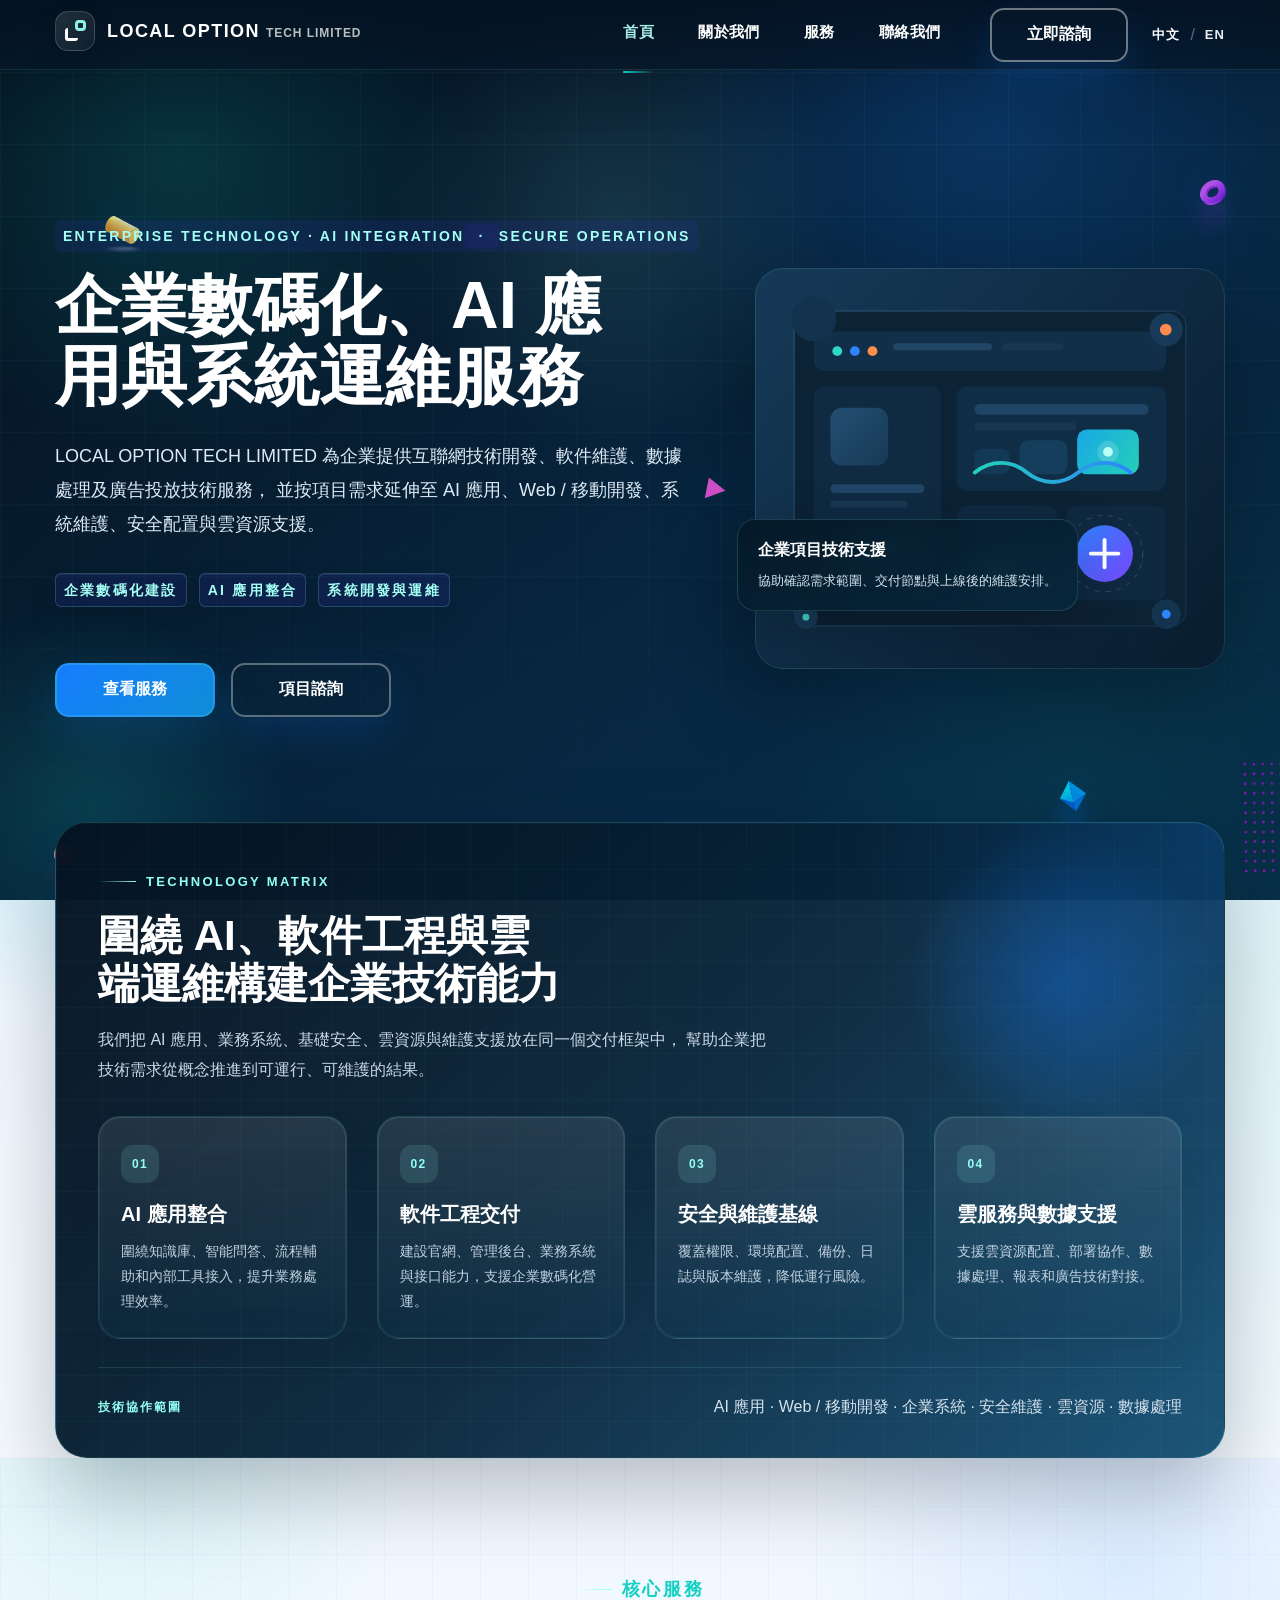
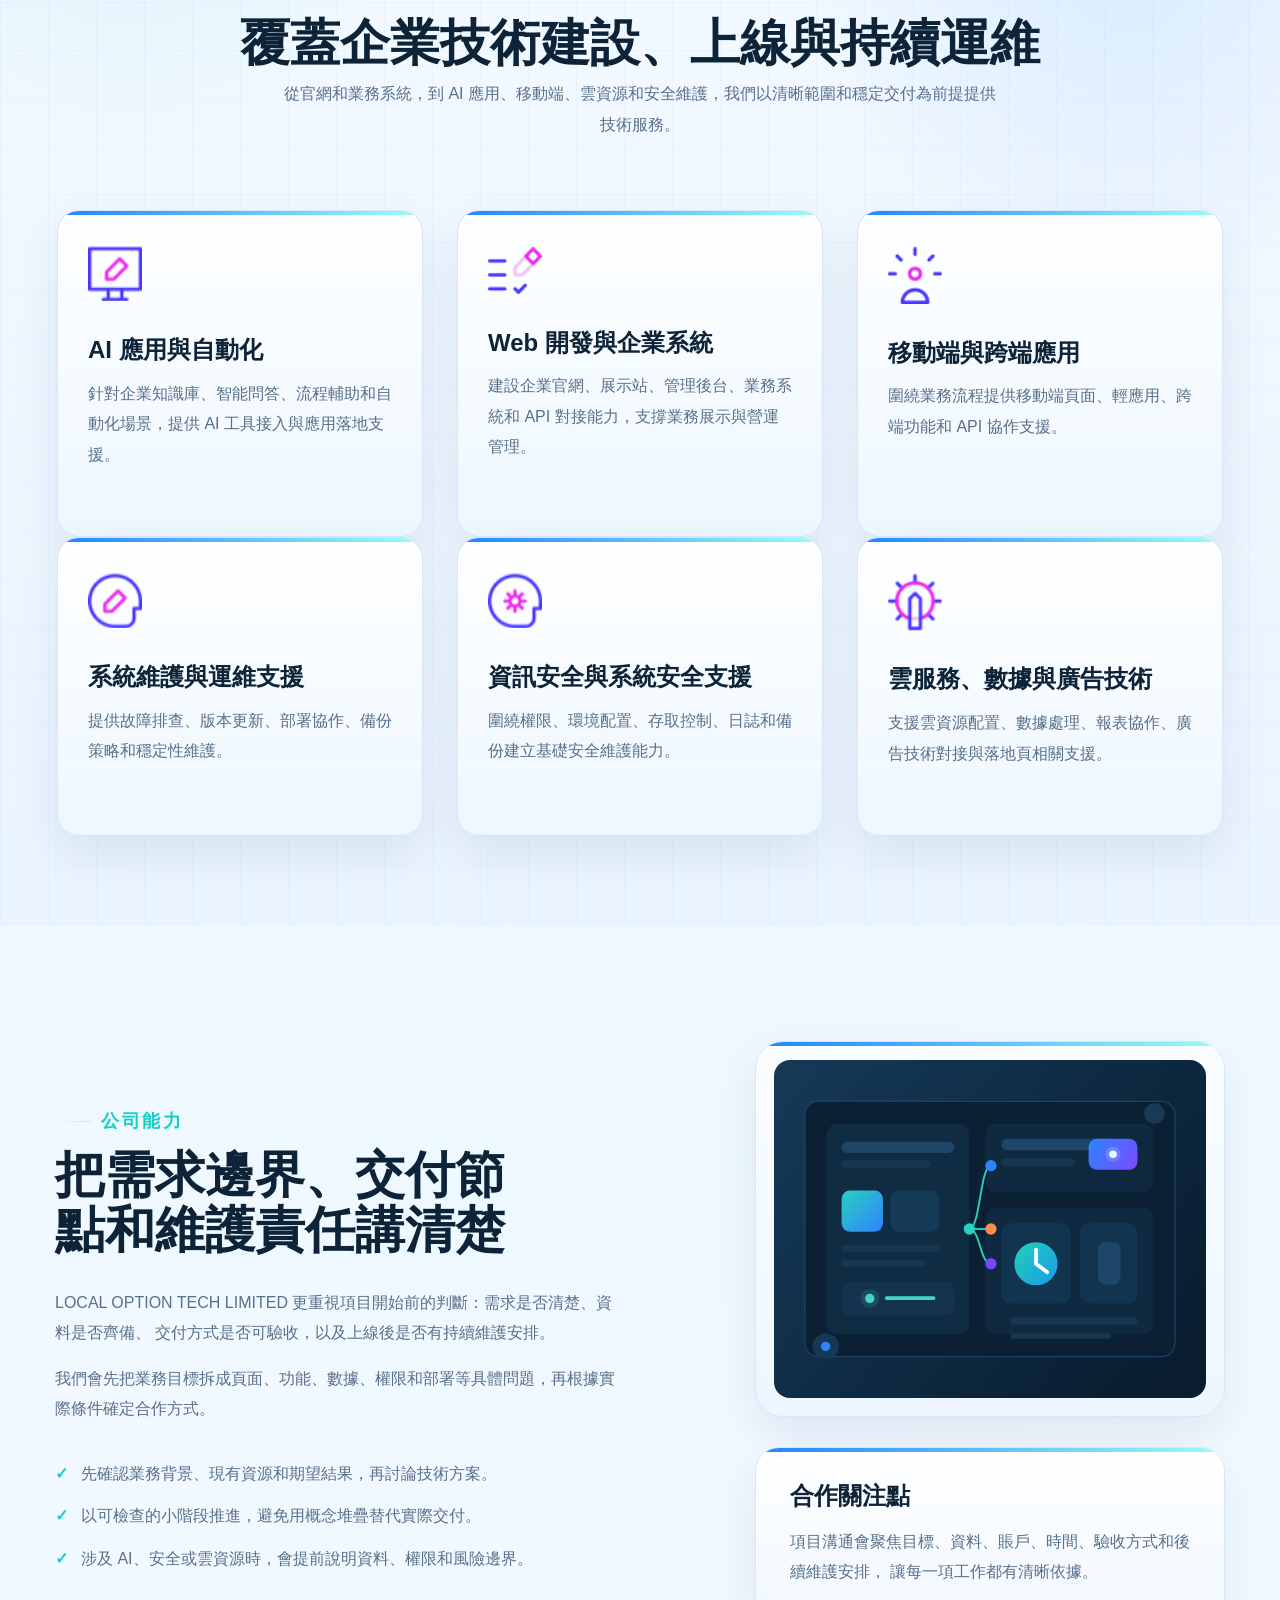
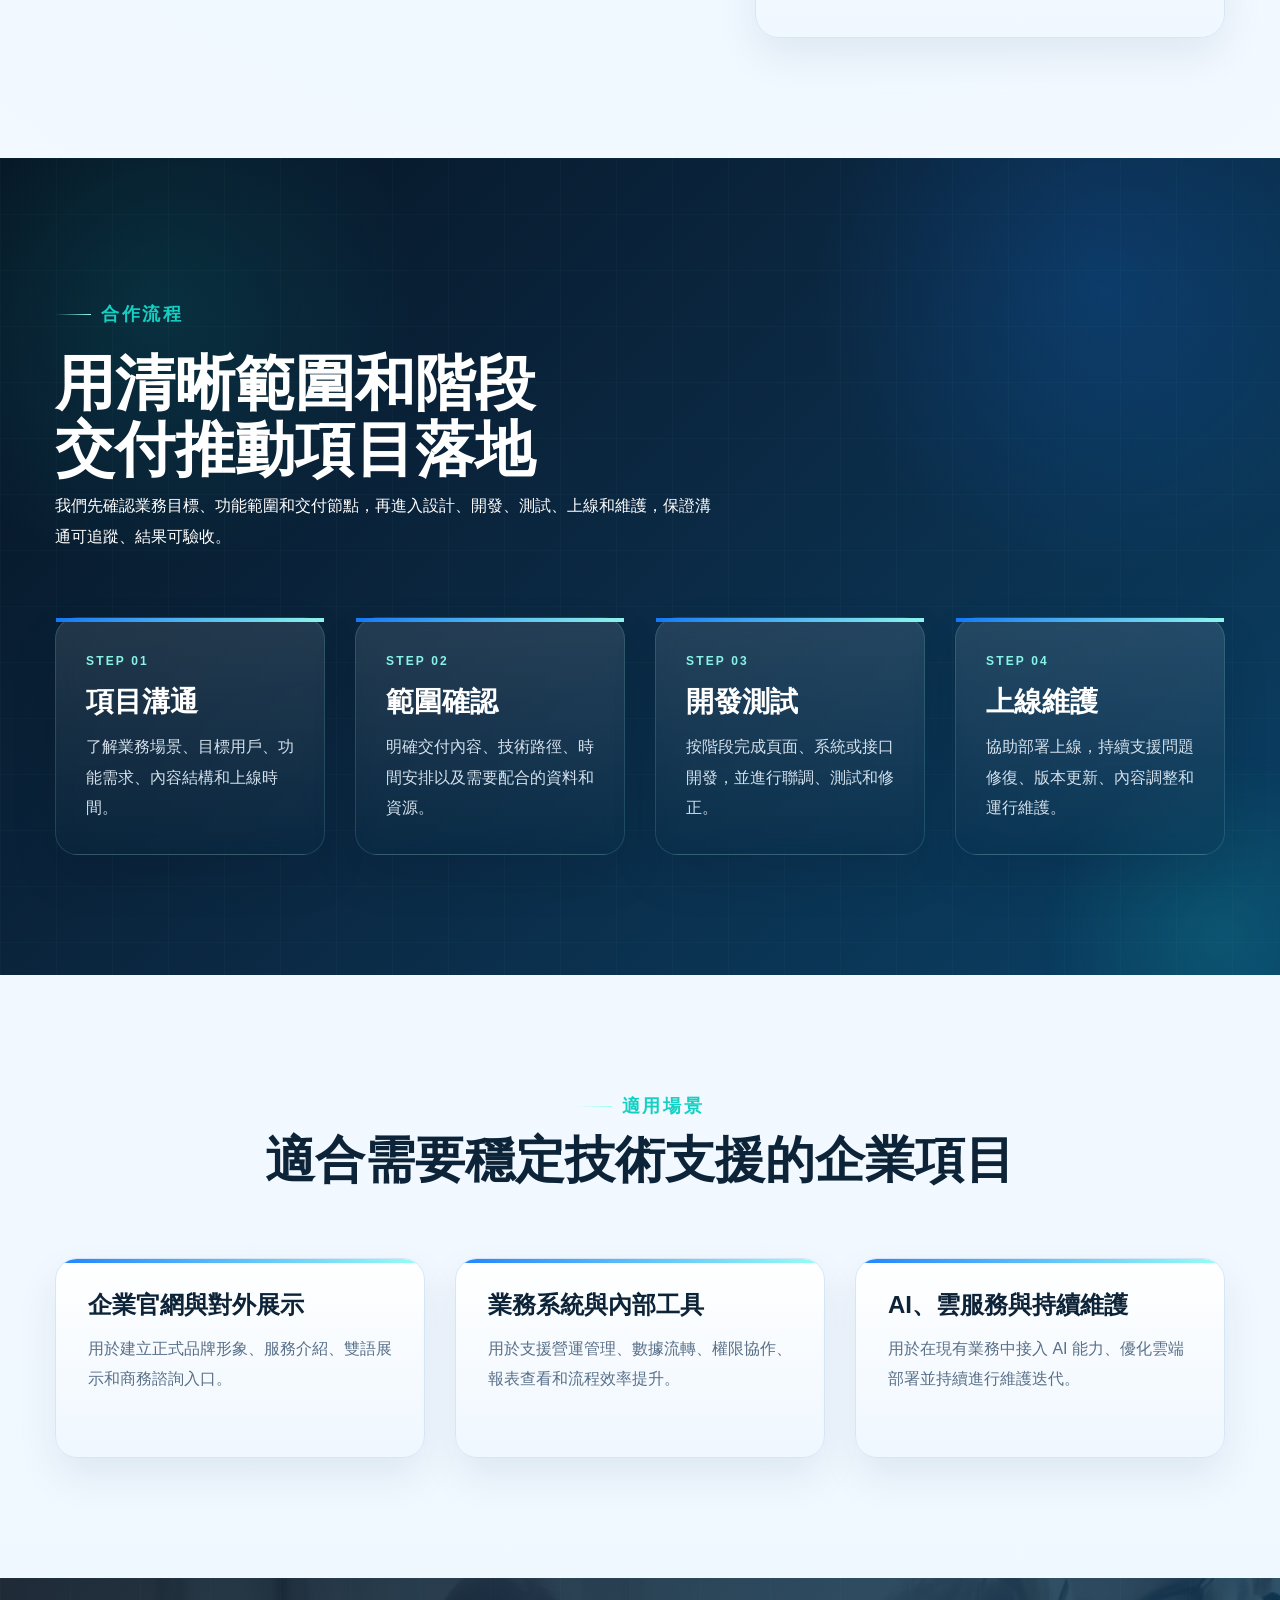
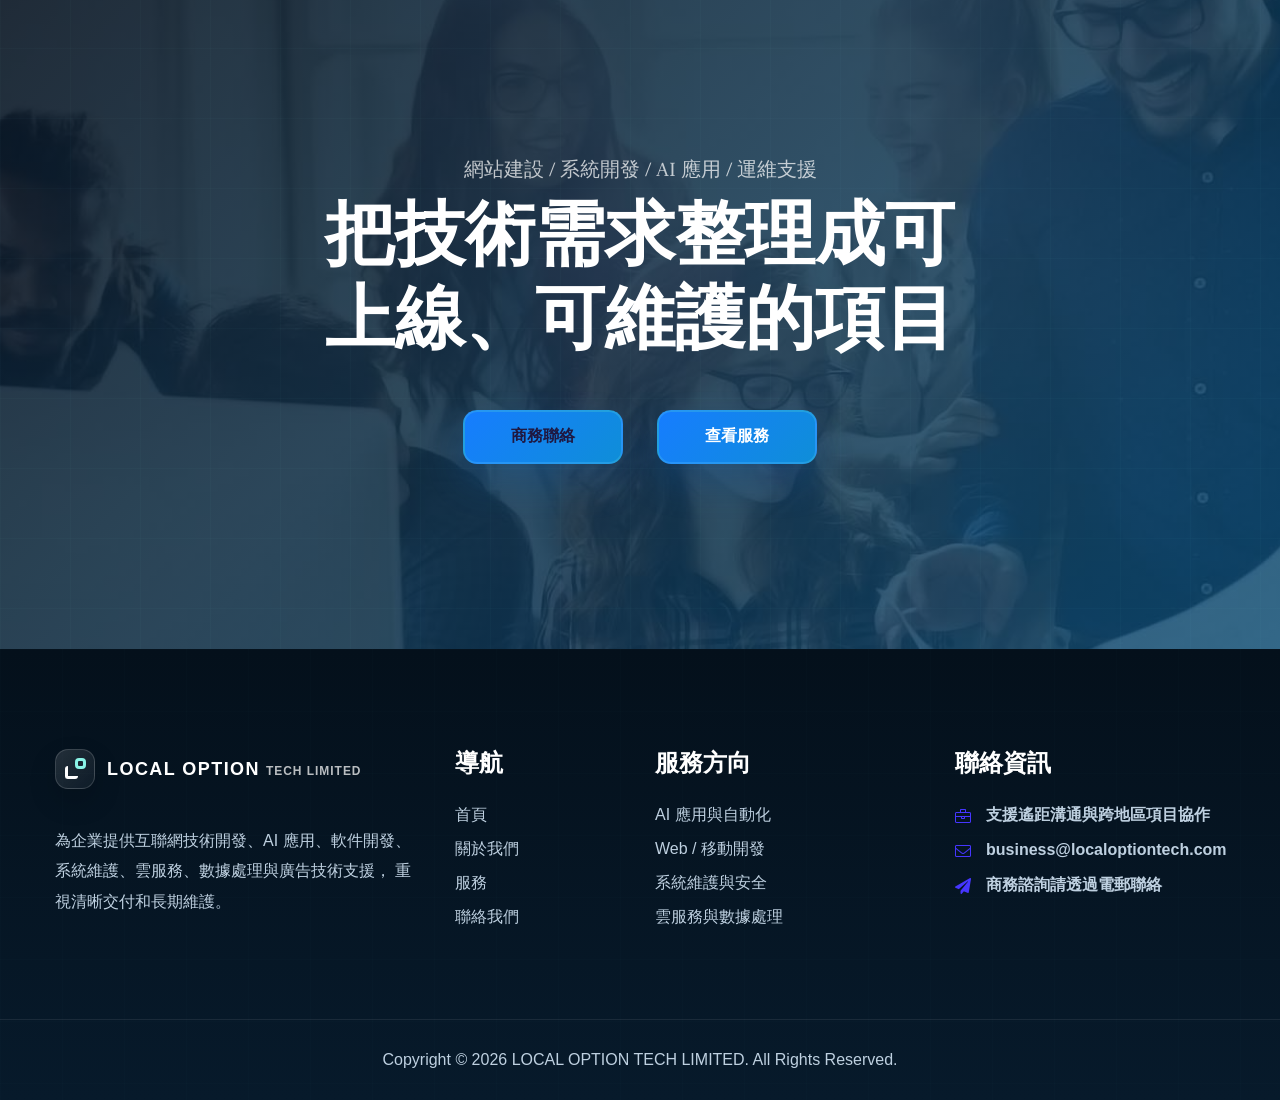
==== commit 9a43163c: "update" ====
--- a/index.html
+++ b/index.html
@@ -199,7 +199,7 @@
                     <div class="row align-items-center">
                         <div class="col-xl-7 col-lg-7">
                             <div class="hero__content">
-                                <span class="wow fadeInUp" data-wow-delay=".2s">Enterprise Technology · AI Integration · Secure Operations</span>
+                                <span class="wow fadeInUp" data-wow-delay=".2s">Enterprise Technology · AI Integration<span class="lot-mobile-separator"> · </span><br class="lot-mobile-break">Secure Operations</span>
                                 <h1 class="wow fadeInUp" data-wow-delay=".4s">企業數碼化、AI 應用與系統運維服務</h1>
                                 <p class="wow fadeInUp lot-intro-lead" data-wow-delay=".6s">
                                     LOCAL OPTION TECH LIMITED 為企業提供互聯網技術開發、軟件維護、數據處理及廣告投放技術服務，
@@ -283,7 +283,7 @@
             <section class="services__area lot-service-summary pt-115 pb-90">
                 <div class="container">
                     <div class="row">
-                        <div class="col-xl-8 offset-xl-2 col-lg-10 offset-lg-1">
+                        <div class="col-xl-10 offset-xl-1 col-lg-12">
                             <div class="section__title section__title-3 text-center mb-70">
                                 <span>核心服務</span>
                                 <h2>覆蓋企業技術建設、上線與持續運維</h2>
@@ -450,7 +450,7 @@
             <section class="about__area pt-115 pb-120">
                 <div class="container">
                     <div class="row">
-                        <div class="col-xl-8 offset-xl-2 col-lg-10 offset-lg-1">
+                        <div class="col-xl-10 offset-xl-1 col-lg-12">
                             <div class="section__title section__title-3 text-center mb-70">
                                 <span>適用場景</span>
                                 <h2>適合需要穩定技術支援的企業項目</h2>
--- a/assets/css/custom.css
+++ b/assets/css/custom.css
@@ -12,6 +12,19 @@
   --lot-white: #ffffff;
 }
 
+html,
+body {
+  max-width: 100%;
+  overflow-x: clip;
+}
+
+@supports not (overflow-x: clip) {
+  html,
+  body {
+    overflow-x: hidden;
+  }
+}
+
 body,
 p,
 a,
@@ -35,7 +48,8 @@
     "Microsoft YaHei", "Noto Sans SC", sans-serif;
   color: var(--lot-heading);
   font-weight: 700;
-  letter-spacing: -0.02em;
+  letter-spacing: 0;
+  text-wrap: balance;
 }
 
 body {
@@ -87,6 +101,11 @@
 p {
   color: var(--lot-text);
   line-height: 1.9;
+}
+
+img,
+svg {
+  max-width: 100%;
 }
 
 *::selection {
@@ -159,6 +178,28 @@
   width: 36px;
   height: 1px;
   background: linear-gradient(90deg, transparent 0%, var(--lot-cyan) 100%);
+}
+
+.section__title h1,
+.section__title h2,
+.section__title-2 h2,
+.section__title-3 h2,
+.section-title h2,
+.lot-signal-head h2,
+.page__title-content h2,
+.page__title-content h3,
+.cta__content h1 {
+  text-wrap: balance;
+  overflow-wrap: normal;
+}
+
+.section__title.text-center h2,
+.section__title-2.text-center h2,
+.section__title-3.text-center h2,
+.section-title.text-center h2 {
+  max-width: 980px;
+  margin-right: auto;
+  margin-left: auto;
 }
 
 .header__area.header__transparent {
@@ -399,6 +440,31 @@
   color: var(--lot-blue);
 }
 
+.sidebar__area {
+  right: 0;
+  width: min(320px, calc(100vw - 28px));
+  max-width: calc(100vw - 28px);
+  overflow-x: hidden;
+  clip-path: inset(0 0 0 100%);
+  opacity: 0;
+  pointer-events: none;
+  visibility: hidden;
+}
+
+.sidebar__area.sidebar-opened {
+  clip-path: inset(0);
+  opacity: 1;
+  pointer-events: auto;
+  visibility: visible;
+}
+
+.sidebar__wrapper,
+.sidebar__content,
+.sidebar__tab,
+.mobile-menu {
+  min-width: 0;
+}
+
 .sidebar__tab .nav-link {
   text-transform: none;
 }
@@ -425,6 +491,10 @@
 
 .lot-sidebar-list .icon {
   color: var(--lot-teal);
+}
+
+.lot-mobile-break {
+  display: none;
 }
 
 .lot-hero {
@@ -481,6 +551,14 @@
   font-weight: 700;
   letter-spacing: 0.16em;
   text-transform: uppercase;
+}
+
+.lot-hero .hero__content .lot-mobile-break {
+  display: none;
+}
+
+.lot-hero .hero__content .lot-mobile-separator {
+  display: inline;
 }
 
 .lot-hero .hero__content h1 {
@@ -1002,6 +1080,7 @@
 
 .lot-process-area {
   position: relative;
+  overflow: hidden;
   background:
     radial-gradient(circle at 12% 18%, rgba(20, 208, 195, 0.12), transparent 20%),
     radial-gradient(circle at 86% 16%, rgba(22, 125, 255, 0.18), transparent 22%),
@@ -1366,6 +1445,30 @@
 }
 
 @media (max-width: 991px) {
+  .main-menu {
+    display: none;
+  }
+
+  .header__bottom-right {
+    width: 100%;
+    justify-content: flex-end !important;
+  }
+
+  .sidebar__menu {
+    display: flex !important;
+    align-items: center;
+    justify-content: flex-end;
+    margin-left: auto;
+    opacity: 1 !important;
+    visibility: visible !important;
+  }
+
+  .sidebar-toggle-btn {
+    display: block;
+    opacity: 1 !important;
+    visibility: visible !important;
+  }
+
   .lot-hero {
     min-height: auto;
     padding: 180px 0 90px;
@@ -1461,6 +1564,47 @@
 }
 
 @media (max-width: 575px) {
+  .header__bottom .row > [class*="col-"]:first-child {
+    flex: 0 0 70%;
+    max-width: 70%;
+  }
+
+  .header__bottom .row > [class*="col-"]:last-child {
+    flex: 0 0 30%;
+    max-width: 30%;
+  }
+
+  .header__bottom .container {
+    position: relative;
+  }
+
+  .header__bottom .container::after {
+    position: absolute;
+    top: 50%;
+    right: 16px;
+    display: block;
+    width: 26px;
+    height: 18px;
+    content: "";
+    background:
+      linear-gradient(var(--lot-white), var(--lot-white)) 0 0 / 26px 2px no-repeat,
+      linear-gradient(var(--lot-white), var(--lot-white)) 0 8px / 26px 2px no-repeat,
+      linear-gradient(var(--lot-white), var(--lot-white)) 0 16px / 26px 2px no-repeat;
+    pointer-events: none;
+    transform: translateY(-50%);
+    z-index: 10;
+  }
+
+  .header__bottom .sidebar__menu {
+    position: absolute;
+    top: 50%;
+    right: 16px;
+    width: 32px;
+    height: 32px;
+    z-index: 5;
+    transform: translateY(-50%);
+  }
+
   .lot-brand-link {
     gap: 8px;
   }
@@ -1496,6 +1640,26 @@
     letter-spacing: 0.05em;
   }
 
+  .header__bottom .lot-brand-link {
+    max-width: 100%;
+  }
+
+  .header__bottom .lot-brand-subtitle {
+    display: none;
+  }
+
+  .sidebar-toggle-btn {
+    margin-left: 0;
+    width: 32px;
+    height: 28px;
+  }
+
+  .sidebar-toggle-btn .line {
+    width: 26px;
+    height: 2px;
+    margin: 5px auto;
+  }
+
   .lot-signal-band {
     margin-top: -18px;
   }
@@ -1506,7 +1670,25 @@
   }
 
   .lot-hero .hero__content h1 {
-    font-size: 34px;
+    font-size: 31px;
+    line-height: 1.18;
+  }
+
+  .lot-hero .hero__content span {
+    display: block;
+    max-width: 100%;
+    font-size: 12px;
+    line-height: 1.75;
+    letter-spacing: 0.08em;
+    white-space: normal;
+  }
+
+  .lot-hero .hero__content .lot-mobile-break {
+    display: inline;
+  }
+
+  .lot-hero .hero__content .lot-mobile-separator {
+    display: none;
   }
 
   .page__title-content h2,
